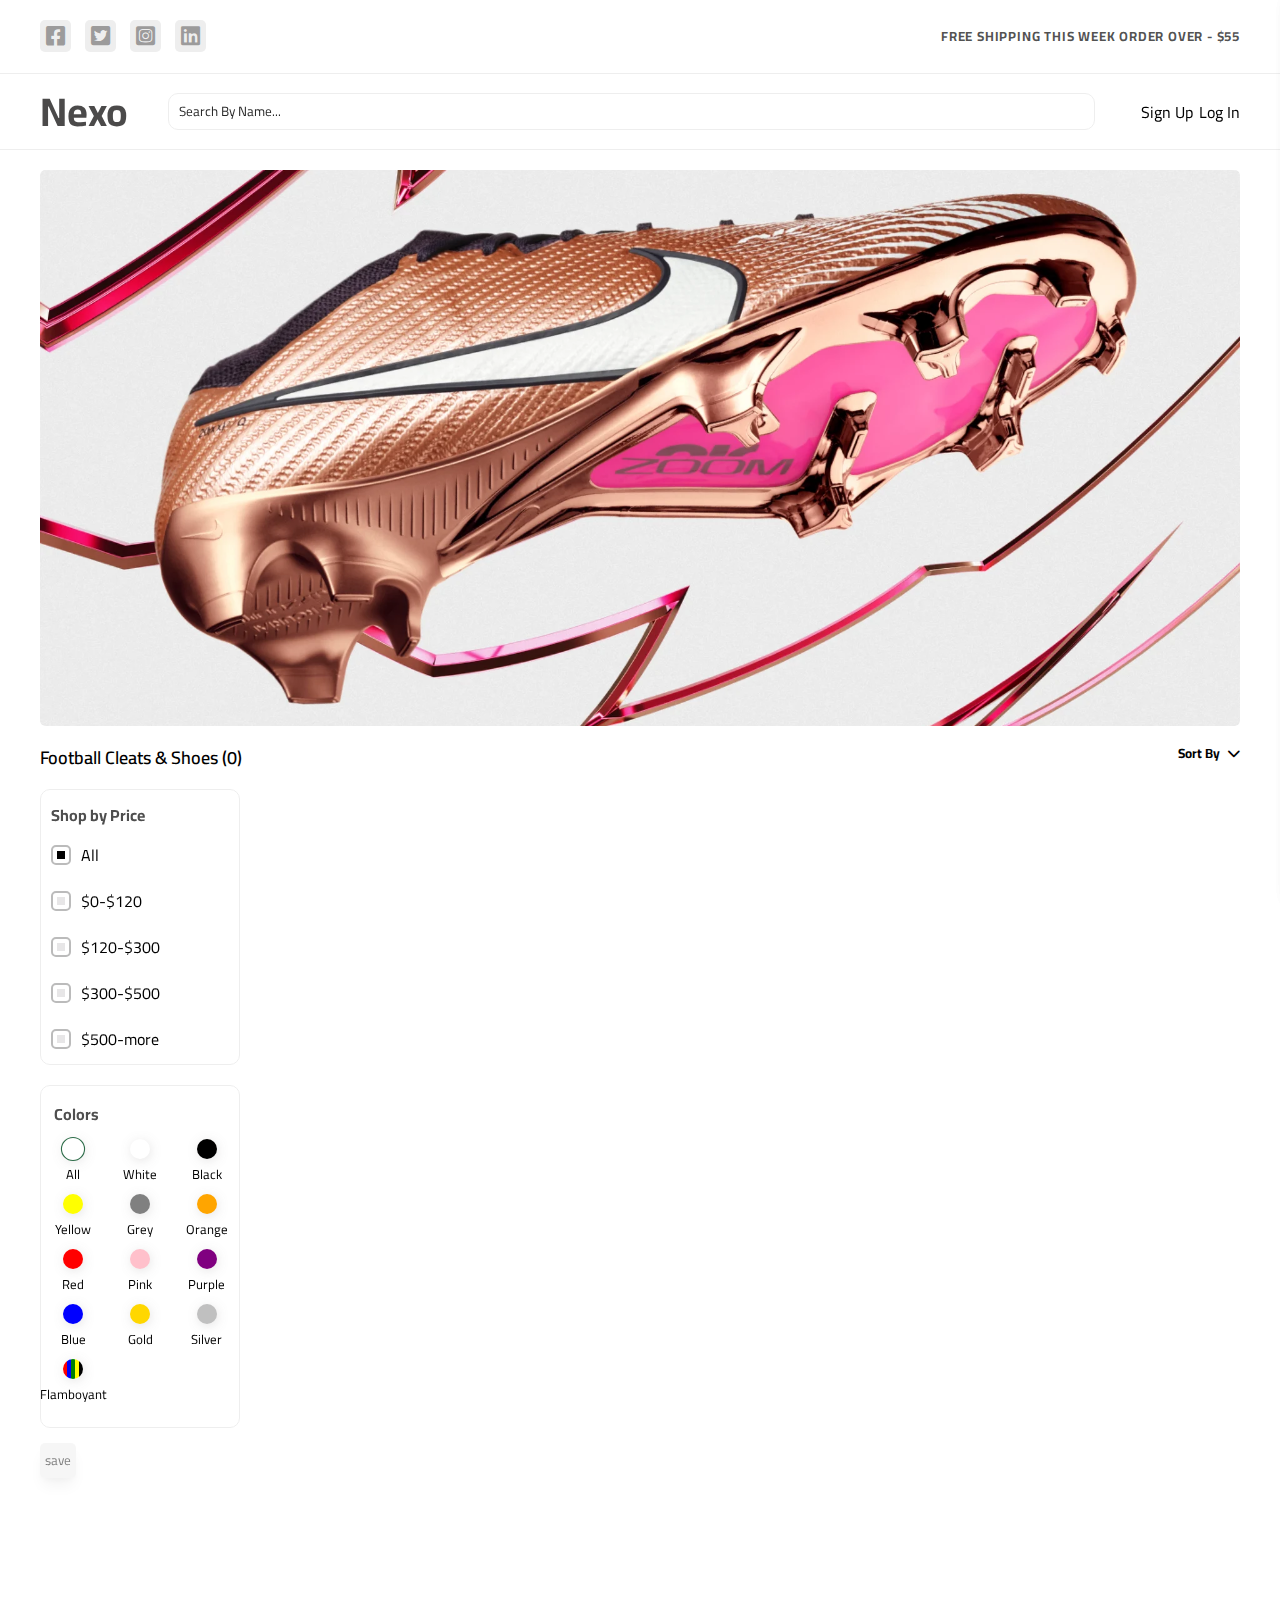
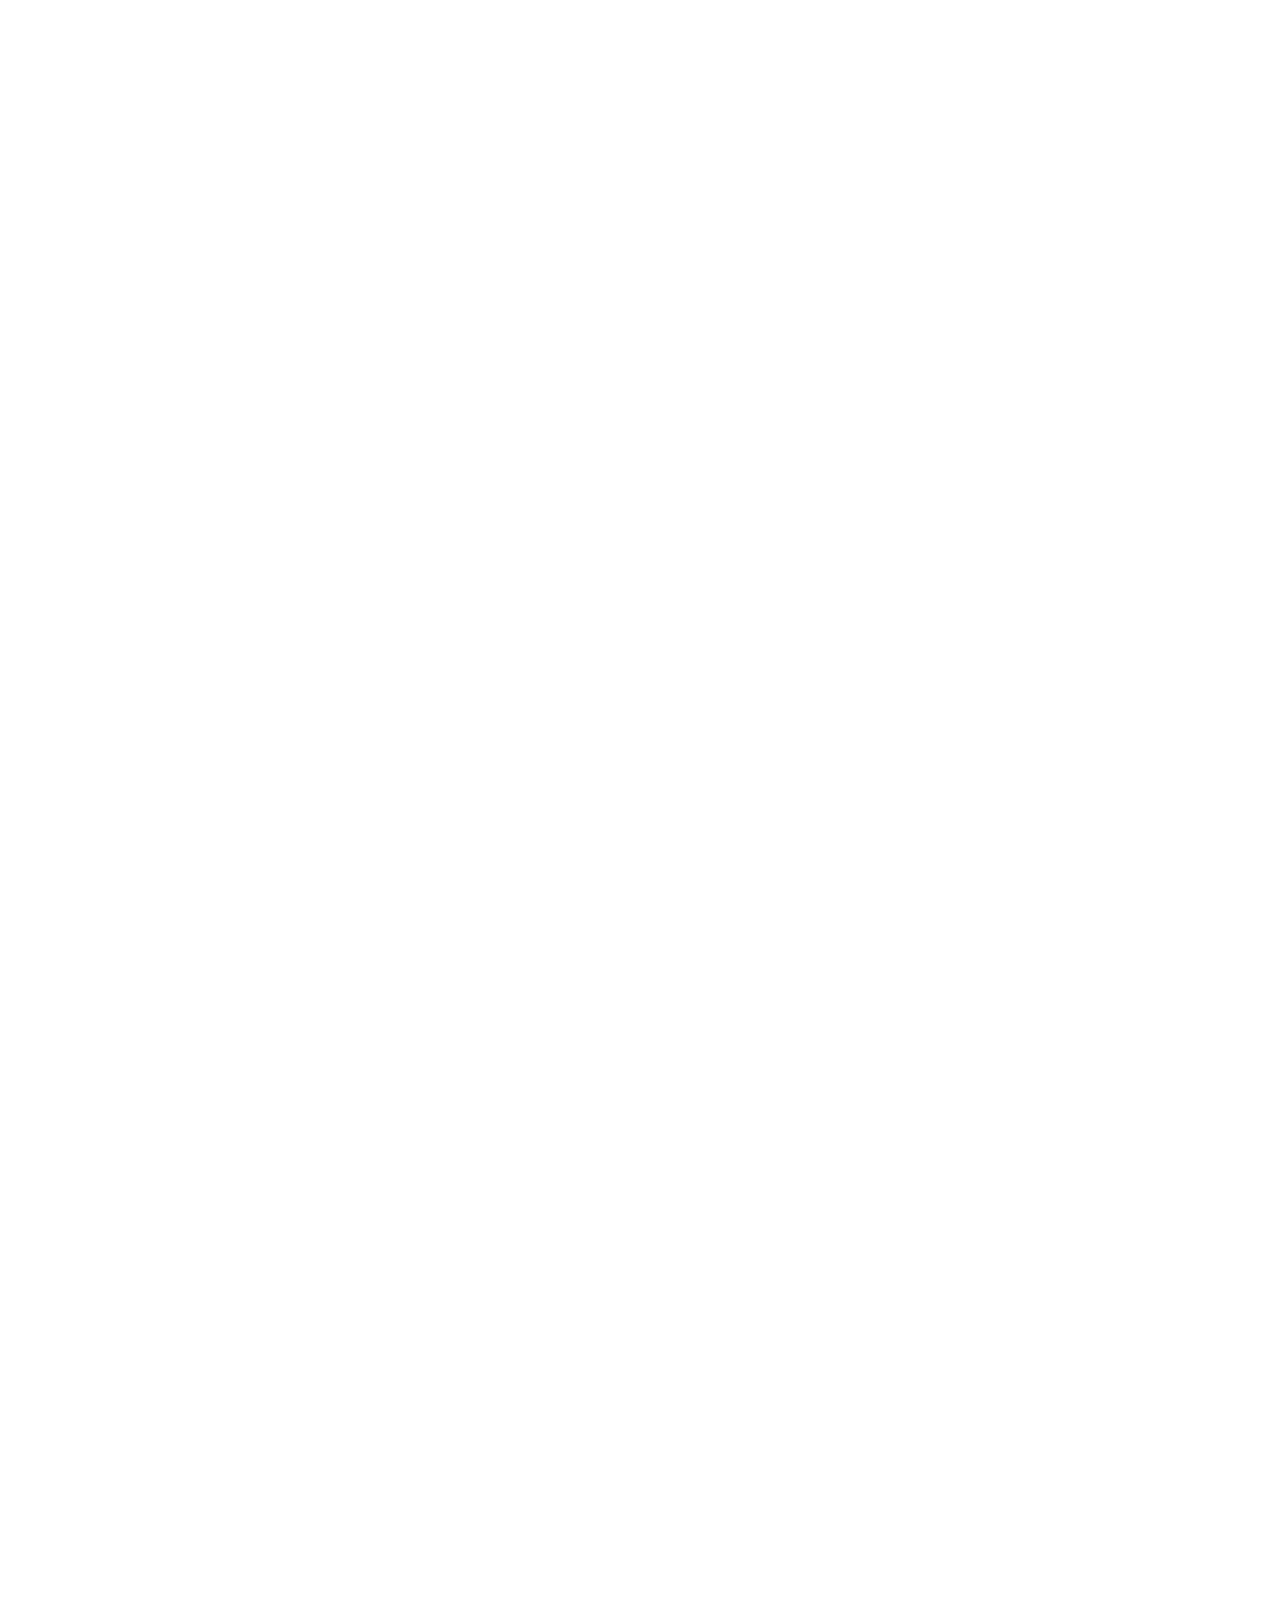
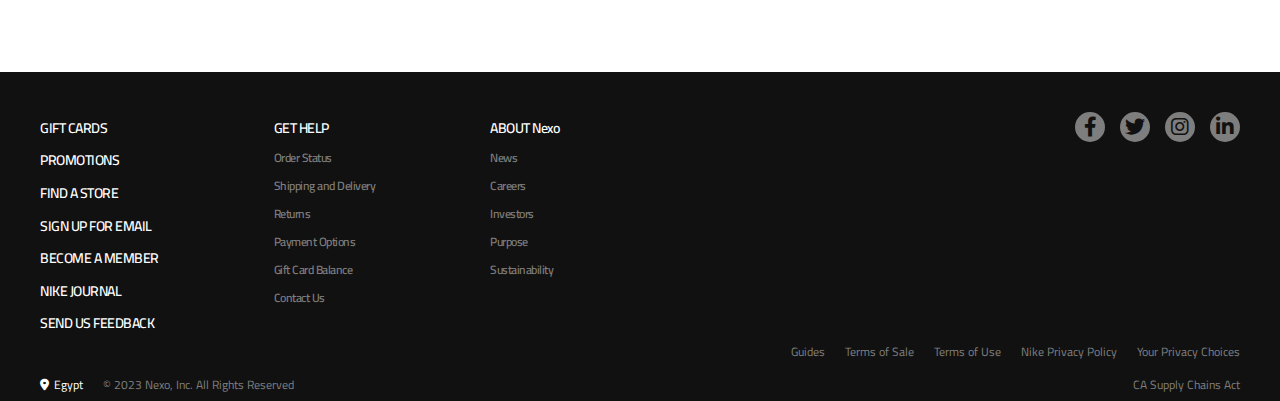
==== index.html @ 3a5f6c5c "ok" ====
<!DOCTYPE html>
<html lang="en">
  <head>
    <meta charset="UTF-8" />
    <meta http-equiv="X-UA-Compatible" content="IE=edge" />
    <meta name="viewport" content="width=device-width, initial-scale=1.0" />
    <title>Home</title>
    <link rel="preconnect" href="https://fonts.googleapis.com" />
    <link rel="preconnect" href="https://fonts.gstatic.com" crossorigin />
    <link
      href="https://fonts.googleapis.com/css2?family=Cairo:wght@200;300;400;500;600;700;800;900;1000&display=swap"
      rel="stylesheet"
    />
    <link rel="stylesheet" href="/css/main.css" />
    <link rel="stylesheet" href="/css/all.min.css" />
    <link href="https://unpkg.com/aos@2.3.1/dist/aos.css" rel="stylesheet" />
  </head>
  <body>
    <div class="overlayCart"></div>
    <div class="overlayFev"></div>
    <div class="overlayMegaMenu"></div>
    <header class="headerOne">
      <div class="container">
        <div class="info">
          <div class="logo">
            <i class="fa-brands fa-square-facebook"></i>
            <i class="fa-brands fa-square-twitter"></i>
            <i class="fa-brands fa-square-instagram"></i>
            <i class="fa-brands fa-linkedin"></i>
          </div>
          <h5>FREE SHIPPING THIS WEEK ORDER OVER - $55</h5>
        </div>
      </div>
    </header>
    <header class="headerTwo">
      <div class="container">
        <div class="header-content">
          <a class="logo" href="index.html">Nexo</a>
          <input type="search" id="search" placeholder="Search By Name..." />
          <nav>
            <ul id="links" class="allLinks">
              <li><a class="logOut" id="link"></a></li>
              <li><a id="link" href="/html/register.html">Sign Up</a></li>
              <li><a id="link" href="/html/login.html">Log In </a></li>
            </ul>
            <div id="userBox" class="homeLinks">
              <a href="/html/profile.html" id="user">
                <i class="fa-regular fa-user"></i>
              </a>
              <i class="fa-regular fa-heart myfevorite"></i>
              <div class="countBox">
                <i class="fa-solid fa-bag-shopping myCart"></i>
                <span class="count">0</span>
              </div>
            </div>
          </nav>
        </div>
      </div>
    </header>
    <section class="slider">
      <div class="container">
        <div class="content-slider has-scrollbar">
          <div class="images">
            <div class="item">
              <img src="/image/6.webp" alt="" />
            </div>
            <div class="item">
              <img src="/image/5.webp" alt="" />
            </div>
            <div class="item">
              <img src="/image/3.jpg" alt="" />
            </div>
            <div class="item">
              <img src="/image/1.jpg" alt="" />
            </div>
            <div class="item">
              <img src="/image/2.jpg" alt="" />
            </div>
            <div class="item">
              <img src="/image/4.png" alt="" />
            </div>
          </div>
        </div>
      </div>
    </section>
    <div class="sortingItems">
      <div class="container">
        <div class="category">
          <p>Football Cleats & Shoes (<span class="count">0</span>)</p>
          <h5>
            <div
              class="sortingPrice"
              style="text-align: right; cursor: pointer"
            >
              Sort By
              <i class="fa-solid fa-chevron-down"></i>
            </div>
            <div class="sort">
              <ul class="menu off">
                <li class="srt" data-srt="highLow">Price: High-Low</li>
                <li class="srt" data-srt="lowHigh">Price: Low-High</li>
              </ul>
            </div>
          </h5>
        </div>
      </div>
    </div>
    <div class="myContent">
      <div class="container">
        <div class="sideBar">
          <div class="content">
            <div class="filterPrice">
              <h4>Shop by Price</h4>
              <div class="inputs">
                <div class="row">
                  <input
                    id="zero"
                    type="radio"
                    name="on"
                    class="price"
                    data-price="0_1000000000000000"
                    checked
                  />
                  <label for="zero">All</label>
                </div>
                <div class="row">
                  <input
                    id="one"
                    type="radio"
                    name="on"
                    class="price"
                    data-price="0_120"
                  />
                  <label for="one">$0-$120</label>
                </div>
                <div class="row">
                  <input
                    id="two"
                    type="radio"
                    name="on"
                    class="price"
                    data-price="120_300"
                  />
                  <label for="two">$120-$300</label>
                </div>
                <div class="row">
                  <input
                    id="three"
                    type="radio"
                    name="on"
                    class="price"
                    data-price="300_500"
                  />
                  <label for="three">$300-$500</label>
                </div>
                <div class="row">
                  <input
                    id="four"
                    type="radio"
                    name="on"
                    class="price"
                    data-price="500_1000000000000000"
                  />
                  <label for="four">$500-more</label>
                </div>
              </div>
            </div>
            <div class="filterColor">
              <h4>Colors</h4>
              <div class="grid">
                <div class="box">
                  <input id="a" type="radio" name="color" checked />
                  <label for="a" class="allClrs clrbk" id="allData"></label>
                  <span>All</span>
                </div>
                <div class="box">
                  <input id="b" type="radio" name="color" />
                  <label for="b" class="clr clrbk" data-clr="White"></label>
                  <span>White</span>
                </div>
                <div class="box">
                  <input id="c" type="radio" name="color" />
                  <label for="c" class="clr clrbk" data-clr="Black"></label>
                  <span>Black</span>
                </div>
                <div class="box">
                  <input id="d" type="radio" name="color" />
                  <label for="d" class="clr clrbk" data-clr="Yellow"></label>
                  <span>Yellow</span>
                </div>
                <div class="box">
                  <input id="e" type="radio" name="color" />
                  <label for="e" class="clr clrbk" data-clr="Grey"></label>
                  <span>Grey</span>
                </div>
                <div class="box">
                  <input id="f" type="radio" name="color" />
                  <label for="f" class="clr clrbk" data-clr="Orange"></label>
                  <span>Orange</span>
                </div>
                <div class="box">
                  <input id="g" type="radio" name="color" />
                  <label for="g" class="clr clrbk" data-clr="Red"></label>
                  <span>Red</span>
                </div>
                <div class="box">
                  <input id="k" type="radio" name="color" />
                  <label for="k" class="clr clrbk" data-clr="Pink"></label>
                  <span>Pink</span>
                </div>
                <div class="box">
                  <input id="l" type="radio" name="color" />
                  <label for="l" class="clr clrbk" data-clr="Purple"></label>
                  <span>Purple</span>
                </div>
                <div class="box">
                  <input id="m" type="radio" name="color" />
                  <label for="m" class="clr clrbk" data-clr="Blue"></label>
                  <span>Blue</span>
                </div>
                <div class="box">
                  <input id="n" type="radio" name="color" />
                  <label for="n" class="clr clrbk" data-clr="Gold"></label>
                  <span>Gold</span>
                </div>
                <div class="box">
                  <input id="p" type="radio" name="color" />
                  <label for="p" class="clr clrbk" data-clr="Silver"></label>
                  <span>Silver</span>
                </div>
                <div class="box">
                  <input id="q" type="radio" name="color" />
                  <label
                    for="q"
                    class="clr Flamboyant clrbk"
                    data-clr="Flamboyant"
                  ></label>
                  <span>Flamboyant</span>
                </div>
              </div>
            </div>
            <button class="searchBtn">save</button>
          </div>
        </div>
        <div class="contentGrid"></div>
      </div>
      <div class="cartMenu">
        <div class="title">
          <div class="contItems">
            <i class="fa-solid fa-bag-shopping"></i>
            <span class="contItemsSpan">0</span>
            Items
          </div>
          <div class="total">0</div>
          <div class="close">close</div>
        </div>
        <div class="content"></div>
        <div class="btn">
          <a href="/html/cartPage.html">
            <button id="viewCartBtn">View Cart</button>
          </a>
        </div>
        <a href="index.html">
          <div class="cartBagEmpty">
            <h5>BAG EMPTY</h5>
            <i class="fa-solid fa-bag-shopping"></i>
            <span>Shopping Now</span>
          </div>
        </a>
      </div>
      <div class="fevoriteMenu">
        <div class="title">
          <div class="contItems">
            <i class="fa-solid fa-heart"></i>
            <span class="contfevorite">0</span>
            Items
          </div>
          <div class="close">close</div>
        </div>
        <div class="content"></div>
        <a href="index.html">
          <div class="fevBagEmpty">
            <h5>BAG EMPTY</h5>
            <i class="fa-solid fa-heart-crack"></i>
          </div>
        </a>
      </div>
    </div>
    <div class="mobileNavegitionMenu">
      <div id="userBox" class="btnsBar">
        <i class="fa-regular fa-chart-bar openMenu"></i>
        <a href="/html/profile.html" id="user" class="navMobileLink">
          <i class="fa-regular fa-user"></i>
        </a>
        <i class="fa-regular fa-heart myfevorite navMobileLink"></i>
        <div class="countBox navMobileLink">
          <i class="fa-solid fa-bag-shopping myCart"></i>
          <span class="count">0</span>
        </div>
      </div>
    </div>
    <div class="megaMenuBar">
      <div class="header">
        <div class="title">Filter</div>
        <ul id="links" class="linksMenu">
          <li><a id="link" href="/html/register.html">Sign Up</a></li>
          <li><a id="link" href="/html/login.html">Log In </a></li>
        </ul>
        <div class="closeBtn">Close</div>
      </div>
      <div class="content">
        <h4 style="margin-left: 10px">Shop by Price</h4>
        <div class="filterPrice">
          <div class="inputs">
            <div class="row">
              <input
                id="qw"
                type="radio"
                name="price"
                class="price"
                data-price="0_1000000000000000"
                checked
              />
              <label for="qw">All</label>
            </div>
            <div class="row">
              <input
                id="we"
                type="radio"
                name="price"
                class="price"
                data-price="0_120"
              />
              <label for="we">$0-$120</label>
            </div>
            <div class="row">
              <input
                id="er"
                type="radio"
                name="price"
                class="price"
                data-price="120_300"
              />
              <label for="er">$120-$300</label>
            </div>
            <div class="row">
              <input
                id="rt"
                type="radio"
                name="price"
                class="price"
                data-price="300_500"
              />
              <label for="rt">$300-$500</label>
            </div>
            <div class="row">
              <input
                id="ty"
                type="radio"
                name="price"
                class="price"
                data-price="500_1000000000000000"
              />
              <label for="ty">$500-more</label>
            </div>
          </div>
        </div>

        <div class="filterColor">
          <h4>Colors</h4>
          <div class="grid">
            <div class="box">
              <input id="yu" type="radio" name="clr" checked />
              <label for="yu" class="allClrs clrbk" id="allData"></label>
              <span>All</span>
            </div>
            <div class="box">
              <input id="ui" type="radio" name="clr" />
              <label for="ui" class="clr clrbk" data-clr="White"></label>
              <span>White</span>
            </div>
            <div class="box">
              <input id="io" type="radio" name="clr" />
              <label for="io" class="clr clrbk" data-clr="Black"></label>
              <span>Black</span>
            </div>
            <div class="box">
              <input id="op" type="radio" name="clr" />
              <label for="op" class="clr clrbk" data-clr="Yellow"></label>
              <span>Yellow</span>
            </div>
            <div class="box">
              <input id="as" type="radio" name="clr" />
              <label for="as" class="clr clrbk" data-clr="Grey"></label>
              <span>Grey</span>
            </div>
            <div class="box">
              <input id="df" type="radio" name="clr" />
              <label for="df" class="clr clrbk" data-clr="Orange"></label>
              <span>Orange</span>
            </div>
            <div class="box">
              <input id="fg" type="radio" name="clr" />
              <label for="fg" class="clr clrbk" data-clr="Red"></label>
              <span>Red</span>
            </div>
            <div class="box">
              <input id="gh" type="radio" name="clr" />
              <label for="gh" class="clr clrbk" data-clr="Pink"></label>
              <span>Pink</span>
            </div>
            <div class="box">
              <input id="hj" type="radio" name="clr" />
              <label for="hj" class="clr clrbk" data-clr="Purple"></label>
              <span>Purple</span>
            </div>
            <div class="box">
              <input id="jk" type="radio" name="clr" />
              <label for="jk" class="clr clrbk" data-clr="Blue"></label>
              <span>Blue</span>
            </div>
            <div class="box">
              <input id="kl" type="radio" name="clr" />
              <label for="kl" class="clr clrbk" data-clr="Gold"></label>
              <span>Gold</span>
            </div>
            <div class="box">
              <input id="zx" type="radio" name="clr" />
              <label for="zx" class="clr clrbk" data-clr="Silver"></label>
              <span>Silver</span>
            </div>
            <div class="box">
              <input id="xc" type="radio" name="clr" />
              <label
                for="xc"
                class="clr Flamboyant clrbk"
                data-clr="Flamboyant"
              ></label>
              <span>Flamboyant</span>
            </div>
          </div>
        </div>
        <button class="searchBtn">save</button>
      </div>
    </div>
    <footer>
      <div class="container">
        <div class="content">
          <div class="boxLinks">
            <ul class="columan">
              <li>GIFT CARDS</li>
              <li>PROMOTIONS</li>
              <li>FIND A STORE</li>
              <li>SIGN UP FOR EMAIL</li>
              <li>BECOME A MEMBER</li>
              <li>NIKE JOURNAL</li>
              <li>SEND US FEEDBACK</li>
            </ul>
            <ul class="columan">
              <li>GET HELP</li>
              <li>Order Status</li>
              <li>Shipping and Delivery</li>
              <li>Returns</li>
              <li>Payment Options</li>
              <li>Gift Card Balance</li>
              <li>Contact Us</li>
            </ul>
            <ul class="columan">
              <li>ABOUT Nexo</li>
              <li>News</li>
              <li>Careers</li>
              <li>Investors</li>
              <li>Purpose</li>
              <li>Sustainability</li>
            </ul>
          </div>
          <div class="boxMedia">
            <div class="logo">
              <i class="fa-brands fa-facebook-f"></i>
              <i class="fa-brands fa-twitter"></i>
              <i class="fa-brands fa-instagram"></i>
              <i class="fa-brands fa-linkedin-in"></i>
            </div>
          </div>
        </div>
        <ul class="morelinks">
          <li>Guides</li>
          <li>Terms of Sale</li>
          <li>Terms of Use</li>
          <li>Nike Privacy Policy</li>
          <li>Your Privacy Choices</li>
        </ul>
        <div class="rights">
          <div>
            <div class="site">
              <i class="fa-solid fa-location-dot"></i>Egypt
            </div>
            <p>&copy; 2023 Nexo, Inc. All Rights Reserved</p>
          </div>
          <p>CA Supply Chains Act</p>
        </div>
      </div>
    </footer>

    <script src="/js/allGlobalVariples.js"></script>
    <script src="/js/user.js"></script>
    <script src="/js/main.js"></script>
    <script src="https://unpkg.com/aos@2.3.1/dist/aos.js"></script>
    <script>
      AOS.init({
        duration: 200,
      });
    </script>
    <script src="/js/fevorite.js"></script>
  </body>
</html>
<!--
  <div class="item">
  <div class="image">
    <img src="/image/00ea13e685c525a2e0e28c63d02ba2a1.jpg" alt="" />
  </div>
  <div class="description">
    <h4>Nike Football Shoes</h4>
    <p class="info">Nike Zoom Mercurial Vapor 15 Elite KM FG</p>
    <p class="rate"><i class="fa-solid fa-star"></i>9.5</p>
  </div>
</div>
-->
<!-- <div class="logo">
  <i class="fa-brands fa-square-facebook"></i>
  <i class="fa-brands fa-square-twitter"></i>
  <i class="fa-brands fa-square-instagram"></i>
  <i class="fa-brands fa-linkedin"></i>
</div> -->
---- css/main.css ----
/* root colors */
:root {
  --main-clr: #2e2d2ddc;
}

* {
  box-sizing: border-box;
  margin: 0;
  padding: 0;
  font-family: "Cairo", sans-serif;
}

body {
  font-family: "Cairo", sans-serif;
}
.overlayCart,
.overlayFev,
.overlayMegaMenu {
  content: "";
  background-color: #00000080;
  position: fixed;
  inset: 0;
  z-index: 1000000;
  display: none;
  transition: 0.2s;
}
a {
  text-decoration: none;
}

ul {
  list-style: none;
}

::-webkit-scrollbar {
  width: 8px;
  height: 15px;
}

::-webkit-scrollbar-track {
  background-color: #ffffff;
}
::-webkit-scrollbar-thumb {
  background-color: #dfdddd;
  transition: 0.2s;
  border-top: 8px solid rgb(255, 255, 255);
  border-inline: 1px solid rgb(255, 255, 255);
}
::-webkit-scrollbar-thumb:hover {
  background-color: #00000085;
}

/*  small screens  */
@media (max-width: 630px) {
  .container {
    width: 350px;
  }
}
@media (min-width: 630px) {
  .container {
    width: 500px;
  }
}

/* midium screens  */
@media (min-width: 767px) {
  .container {
    width: 720px;
  }
}

@media (min-width: 992px) {
  .container {
    width: 960px;
  }
}
/* @media (min-width: 1024px){
.container {
    max-width: 980px;
}
} */
/*large screens */
@media (min-width: 1200px) {
  .container {
    width: 1200px;
  }
}
@media (min-width: 1400px) {
  .container {
    width: 1350px;
  }
}

/* start header */
.headerOne {
  padding: 10px;
}
.headerTwo {
  position: sticky;
  top: 0;
  z-index: 1000;
  border-block: 1px solid #eee;
  background-color: #ffffffde;
}
.container {
  /* width: 800px; */
  margin: auto;
}
header .info {
  display: flex;
  align-items: center;
  justify-content: space-between;
  padding: 10px 0;
}

header .info .logo i {
  margin-right: 10px;
  background-color: #eee;
  font-size: 22px;
  padding: 5px 6px;
  border-radius: 5px;
  color: rgba(114, 112, 112, 0.664);
  cursor: pointer;
  transition: 0.4s;
}
header .info .logo i:hover {
  transform: scale(1.2);
  color: white;
  background-color: var(--main-clr);
}

@media (max-width: 767px) {
  header .info .logo {
    display: none;
  }
  header .info {
    width: fit-content;
    margin: 0 auto;
  }
}
header .info h5 {
  color: #333333d8;
  letter-spacing: 0.05rem;
}
.header-content {
  display: flex;
  align-items: center;
  justify-content: space-between;
  gap: 40px;
}
.header-content .logo {
  font-size: 40px;
  color: var(--main-clr);
  font-weight: bold;
}

#links {
  display: none;
}

.header-content ul {
  display: flex;
  gap: 6px;
  white-space: nowrap;
}
.header-content ul a {
  color: #000000;
}
nav #userBox {
  display: none;
  justify-content: center;
  align-items: center;
  cursor: pointer;
  color: black;
  transition: 0.4s;
  gap: 10px;
}

nav #userBox i,
#userBox a {
  transition: 0.3s;
  font-size: 30px;
  color: black;
}
@media (max-width: 992px) {
  nav #userBox i ,#userBox a {
    font-size: 20px;
  }
}
nav #userBox .countBox {
  position: relative;
}
nav #userBox .countBox .count {
  background-color: rgba(255, 0, 0, 0.575);
  color: white;
  position: absolute;
  top: -6px;
  right: -3px;
  padding: 2px;
  font-size: 10px;
  font-weight: bold;
  line-height: 1;
  width: fit-content;
  height: fit-content;
  border-radius: 10px;
  display: flex;
  align-items: center;
  justify-content: center;
}
nav i:hover {
  color: var(--main-clr);
}
.header-content #search {
  width: 100%;
  padding: 5px 010px;
  border: 1px solid #eee;
  border-radius: 10px;
  caret-color: var(--main-clr);
  outline: none;
}
.header-content #search::placeholder {
  color: #000000d9;
}
@media (max-width: 991px) {
  .header-content {
    gap: 15px;
  }
  nav .allLinks {
    display: none !important;
  }
  nav .homeLinks {
    display: none !important;
  }
}

/* end header */

/* start slider */
.slider .content-slider {
  border-radius: 5px;
  margin-top: 20px;
}
.slider .images {
  display: flex;
  gap: 10px;
  border-radius: 5px;
  overflow: auto hidden;
  scroll-snap-type: inline mandatory;
  overscroll-behavior-inline: contain;
}

.slider .images .item {
  min-width: 100%;
  max-height: 690px;
  border-radius: 5px;
  overflow: hidden;
  scroll-snap-align: start;
}
.slider .images img {
  height: 100%;
  width: 100%;
  object-fit: cover;
  aspect-ratio: 1405/640;
  object-position: center;
  pointer-events: none;
}
/* end slider */

/* start user */
.form-content form {
  display: flex;
  flex-direction: column;
  position: absolute;
  padding: 140px 0;
  top: 50%;
  left: 50%;
  transform: translate(-50%, -50%);
  width: 600px;
  background-color: #46545e;
  height: 400px;
  align-items: center;
  justify-content: center;
  gap: 10px;
  border-radius: 5px;
  box-shadow: rgba(0, 0, 0, 0.16) 0px 10px 36px 0px,
    rgba(0, 0, 0, 0.06) 0px 0px 0px 1px;
}
.form-content form h2 {
  color: white;
  padding: 5px 15px;
  border-radius: 4px;
  font-weight: bold;
  font-size: 30px;
}
.form-content form input::placeholder {
  color: rgba(255, 255, 255, 0.596);
}
.form-content form .inpt {
  width: 400px;
  padding: 10px;
  outline: none;
  border: none;
  background-color: transparent;
  border-bottom: 1px solid rgba(255, 255, 255, 0.329);
  color: white;
  letter-spacing: 1px;
  margin-bottom: 5px;
  font-family: "Cairo", sans-serif;
  transition: 0.2s;
}
.form-content form .inpt:focus {
  letter-spacing: 2px;
  border-bottom: 1px solid white !important;
}
.form-content form .btn {
  box-shadow: rgba(0, 0, 0, 0.16) 0px 10px 36px 0px,
    rgba(0, 0, 0, 0.06) 0px 0px 0px 1px;
  width: 200px;
  margin-top: 5px;
  background-color: #55627036;
  border: none;
  padding: 10px 8px;
  color: white;
  letter-spacing: 1px;
  font-weight: bold;
  font-family: "Cairo", sans-serif;
  border-radius: 4px;
  transition: 0.2s;
  cursor: pointer;
}
@media (max-width: 767px) {
  .form-content form {
    width: 300px;
    height: 350px;
  }
  .form-content form .inpt {
    width: 250px;
  }
}
.form-content form h5 {
  color: white;
}
.form-content form .inputsFalse {
  color: rgb(0, 0, 0);
  font-size: 16px;
  display: none;
}
.form-content form h5 a {
  color: #551a8ba6;
  font-size: 15px;
}
/* end user */

/* start - home */
.myContent .container {
  display: flex;
  gap: 20px;
}
.sortingItems .category {
  display: flex;
  justify-content: space-between;
  margin-block: 15px;
}
.sortingItems .category p {
  font-size: 18px;
  font-weight: 600;
}
.sortingItems .category h5 i {
  margin-left: 5px;
}
.sortingItems .category h5 {
  position: relative;
}

.sortingItems .category ul.off {
  background-color: #ffffff;
  position: absolute;
  right: 0;
  border-radius: 2px;
  transition: 0.1s;
  height: 0;
  font-size: 0;
  z-index: 100000;
  width: 110px;
}
.sortingItems .category .menu.on {
  height: fit-content;
  font-size: 12px;
  transition: 0.2s;
}
.sortingItems .category .menu.off .srt {
  font-size: 0px;
  padding: 0;
}
.sortingItems .category .menu.on .srt {
  font-size: 12px;
  padding: 2px 5px;
}
.sortingItems .category .menu .srt {
  cursor: pointer;
}

.sortingItems .category .srt.active {
  color: #ffffff;
  background-color: #00000091;
}
.sideBar {
  position: sticky;
  top: 80px;
  height: 743px;
}
@media (max-width: 991px) {
  .sideBar {
    display: none;
  }
}
.sideBar h4 {
  color: rgb(78, 78, 78);
  margin-bottom: 10px;
}
.filterPrice {
  border-radius: 10px;
  border: 1px solid #eee;
  width: 200px;
  padding: 10px;
  margin-bottom: 20px;
}
.filterPrice .row {
  display: flex;
  gap: 10px;
  align-items: center;
}
.filterPrice .row input,
.filterPrice label {
  cursor: pointer;
}
.filterPrice .row:not(:last-child) {
  margin-bottom: 16px;
}
.filterPrice .row input[type="radio"] {
  -webkit-appearance: none;
  -moz-appearance: none;
  appearance: none;
  width: 20px;
  height: 20px;
  padding: 4px;
  background-clip: content-box;
  border: 2px solid #bbbbbb;
  background-color: #e7e6e7;
  border-radius: 5px;
  transition: 0.1s linear;
}
.filterPrice .row input[type="radio"]:checked {
  background-color: #000000;
}

.filterColor {
  border-radius: 10px;
  border: 1px solid #eee;
  width: 200px;
  padding: 13px;
}

.filterColor .grid {
  display: grid;
  align-items: center;
  justify-content: center;
  grid-template-columns: repeat(3, 66.66px);
}
.filterColor .grid .box {
  display: flex;
  flex-direction: column;
  align-items: center;
  font-size: 13px;
  cursor: pointer;
  margin-bottom: 8px;
}

.filterColor .grid .box .clr,
.allClrs {
  border-radius: 50%;
  width: 20px;
  height: 20px;
  margin-bottom: 3px;
  background-color: transparent;
  box-shadow: 1px 2px 13px -2px #68646442;
  transition: 0.2s;
}
.filterColor .grid .box:last-child .clr {
  background-image: linear-gradient(
    to right,
    red 20%,
    blue 20%,
    blue 40%,
    green 40%,
    green 60%,
    yellow 60%,
    yellow 80%,
    black 80%
  );
}
.filterColor .box input[type="radio"] {
  -webkit-appearance: none;
  -moz-appearance: none;
  appearance: none;
}
.filterColor .box input[type="radio"]:checked + label {
  transform: scale(1.1);
  outline: 1px solid rgb(45, 109, 73);
  border: 2px solid rgb(255, 255, 255);
}
.filterColor input,
.filterColor label {
  cursor: pointer;
}
.searchBtn {
  margin-top: 15px;
  border-radius: 5px;
  padding: 5px;
  border: none;
  outline: none;
  color: black;
  background-color: #eee;
  cursor: pointer;
  box-shadow: rgba(0, 0, 0, 0.1) 0px 10px 15px -3px,
    rgba(0, 0, 0, 0.05) 0px 4px 6px -2px;
  transition: 0.2s;
  opacity: 0.5;
  user-select: none;
}
.searchBtn:hover {
  background-color: #c7c5c5b6;
  user-select: inherit;
}
.contentGrid {
  display: grid;
  grid-template-columns: repeat(auto-fill, minmax(220px, 1fr));
  width: 100%;
  gap: 20px;
}
.contentGrid .item {
  background-color: white;
  border-radius: 3px;
  transition: 0.2s;
  overflow: hidden;
}
.contentGrid .item:hover {
  box-shadow: rgba(0, 0, 0, 0.1) 0px 10px 15px -3px,
    rgba(0, 0, 0, 0.05) 0px 4px 6px -2px;
}
.contentGrid .item .image {
  position: relative;
}
.contentGrid .item img {
  width: 100%;
  transition: 0.2s;
  object-fit: cover;
  object-position: center;
  aspect-ratio: 286/170;
  border-radius: 3px 3px 0 0;
}
.contentGrid .actionBtns {
  display: flex;
  flex-direction: column;
  position: absolute;
  top: 10px;
  right: 10px;
  justify-content: center;
  gap: 10px;
  align-items: center;
}
.contentGrid .actionBtns i {
  background-color: rgba(255, 255, 255, 0.637);
  padding: 5px;
  border-radius: 5px;
  font-size: 15px;
  color: #000000;
  transition: 0.1s;
  transform: translate(42px);
  cursor: pointer;
  transition: 0.2s;
}

.contentGrid .item i:nth-child(1) {
  transition-delay: 0.3s;
}
.contentGrid .item i:nth-child(2) {
  transition-delay: 0.2s;
}
.contentGrid .item i:nth-child(3) {
  transition-delay: 0.1s;
}
.contentGrid .item:hover i:nth-child(1) {
  transform: translate(0px);
}
.contentGrid .item:hover i:nth-child(2) {
  transform: translate(0px);
}
.contentGrid .item:hover i:nth-child(3) {
  transform: translate(0px);
}

.heart.on {
  color: red !important;
}

.heart.off {
  color: black;
}

.contentGrid .item .description {
  padding: 5px 10px 10px 10px;
  line-height: 24px;
}
.contentGrid .item .description .info {
  font-size: 14px;
  font-weight: 400;
  color: gray;
}
.contentGrid .item .description h5 {
  border-bottom: 1px solid #eee;
  padding-block: 5px;
}
.contentGrid .item .description .rate {
  display: flex;
  gap: 5px;
  align-items: center;
  font-size: 14px;
  color: rgb(58, 57, 57);
}
/* end - home */

/* start - cartMenu */
.cartMenu,
.fevoriteMenu {
  position: fixed;
  right: -470px;
  top: 0;
  height: 100vh;
  width: 450px;
  background-color: rgba(255, 255, 255, 0.938);
  overflow: auto;
  z-index: 46879231;
  box-shadow: rgb(0 0 0 / 16%) -7px 0px 17px, rgb(0 0 0 / 23%) 3px 0px 6px;
}
.cartMenu.open,
.fevoriteMenu.open {
  transition: 0.2s ease-out;
  right: 0;
}
.cartMenu.remove,
.fevoriteMenu.remove {
  transition: 0.2s ease-in;
  right: -470px;
}
.cartMenu .content,
.fevoriteMenu .content {
  display: flex;
  flex-direction: column;
  gap: 40px;
  padding: 15px;
  /* height: calc((100vh - 15px) - 3.25rem); */
}
.cartMenu .title,
.fevoriteMenu .title {
  display: flex;
  align-items: center;
  justify-content: space-between;
  position: sticky;
  top: 5px;
  padding: 7px;
  margin-bottom: 10px;
  border-radius: 3px;
  background-color: rgb(255, 255, 255);
  z-index: 852;
  box-shadow: #11111a1a 0px 3px 15px;
}
.cartMenu .title .contItems .close,
.fevoriteMenu .title .contItems .close {
  margin-right: 5px;
  font-size: 22px;
}
.cartMenu .title .contItems span,
.fevoriteMenu .title .contItems span {
  margin-right: 5px;
  font-size: 13px;
}
.cartMenu .title .close,
.fevoriteMenu .title .close {
  font-size: 16px;
  transition: 0.2s;
  padding: 0 5px;
  border-radius: 4px;
  cursor: pointer;
}
.cartMenu .title .close:hover,
.fevoriteMenu .title .close:hover {
  color: #ff05059d;
  background-color: rgba(27, 27, 27, 0.11);
}

.cartMenu .content .item,
.fevoriteMenu .content .item {
  display: flex;
  height: 90px;
  border-radius: 3px;
  transition: 0.2s;
  /* overflow: hidden; */
  justify-content: center;
  padding-left: 5px;
  position: relative;
}
.cartMenu .content .item:not(:last-child):before,
.cartMenu .content .item:not(:last-child)::after,
.fevoriteMenu .content .item:not(:last-child):before,
.fevoriteMenu .content .item:not(:last-child)::after {
  content: "";
  position: absolute;
  height: 1px;
  bottom: -20px;
  background-color: #d1d1d1;
  width: 100%;
}
.cartMenu .content .item:not(:last-child):before,
.fevoriteMenu .content .item:not(:last-child):before {
  transition: 0.5s;
  background-color: #4946467c;
  left: 50%;
  width: 0;
  z-index: 10;
  transform: translatex(-50%);
}
.cartMenu .content .item:not(:last-child):hover:before,
.fevoriteMenu .content .item:not(:last-child):hover:before {
  width: 100%;
}

.cartMenu .content img,
.fevoriteMenu .content img {
  height: 100%;
  object-fit: cover;
  object-position: center;
  aspect-ratio: 245/142;
  border-radius: 3px;
  transition: 0.2s;
  box-shadow: rgb(0 0 0 / 5%) 0px 11px 20px -3px,
    rgba(0, 0, 0, 0.05) 0px 4px 6px -2px;
}
.cartMenu .content .item img:hover,
.fevoriteMenu .content .item img:hover {
  box-shadow: rgba(0, 0, 0, 0.1) 0px 10px 15px -3px,
    rgba(0, 0, 0, 0.05) 0px 4px 6px -2px;
}
.cartMenu .content .description,
.fevoriteMenu .content .description {
  display: flex;
  flex-direction: column;
  justify-content: center;
  padding: 10px;
  flex: 3;
  line-height: 24px;
}
.cartMenu .content .description h4,
.fevoriteMenu .content .description h4 {
  color: gray;
}
.cartMenu .content .description .rate a,
.fevoriteMenu .content .description .rate a {
  color: #000;
}
.cartMenu .content .description .rate,
.fevoriteMenu .content .description .rate {
  font-size: 13px;
  display: flex;
  gap: 5px;
  align-items: center;
}
.cartMenu .content .description .rate:last-child,
.fevoriteMenu .content .description .rate i:last-child {
  margin-left: 15px;
}
.cartMenu .content .item .plusOrMinus {
  display: flex;
  flex-direction: column;
  flex: 0.5;
  text-align: center;
  margin-right: 15px;
  line-height: 30px;
  margin-top: 2px;
}
.cartMenu .content .item .plusOrMinus i {
  cursor: pointer;
  border-radius: 50%;
  padding: 6px;
  border: 1px solid #c9c6c6;
}
.cartMenu .content .item .removeItem,
.fevoriteMenu .content .item .removeItem {
  position: absolute;
  cursor: pointer;
  border-radius: 50%;
  height: 25px;
  width: 25px;
  display: flex;
  align-items: center;
  justify-content: center;
  bottom: 0px;
  right: 2px;
  transition: 0.2s;
  font-size: 18px;
  color: gray;
}
.cartMenu .content .item .removeItem:hover,
.fevoriteMenu .content .item .removeItem:hover {
  background-color: #5857571a;
}
.cartMenu .btn {
  box-shadow: rgba(17, 17, 26, 0.05) 0px 1px 0px,
    rgba(17, 17, 26, 0.1) 0px 0px 8px;
  text-align: center;
  position: sticky;
  bottom: 0;
  padding: 8px;
  border-radius: 3px;
  background-color: rgb(255, 255, 255);
  z-index: 852;
  margin-top: 15px;
}
.cartMenu .btn #viewCartBtn {
  padding: 5px;
  border: 1px solid #e0dddd;
  outline: none;
  width: 100%;
  font-size: 20px;
  background-color: #eee;
  font-weight: bold;
  position: relative;
  z-index: 1;
  border-radius: 4px;
  overflow: hidden;
}
.cartMenu .btn #viewCartBtn::before,
.cartMenu .btn #viewCartBtn::after {
  content: "";
  position: absolute;
  width: 0;
  height: 100%;
  top: 0;
  transition: 0.2s ease-in;
  background-color: white;
  z-index: -1;
}
.cartMenu .btn #viewCartBtn::before {
  left: 0;
}
.cartMenu .btn #viewCartBtn::after {
  right: 0;
}
.cartMenu .btn #viewCartBtn:hover::before,
.cartMenu .btn #viewCartBtn:hover::after {
  width: 50%;
}
.cartBagEmpty,
.fevBagEmpty {
  position: relative;
  top: 30%;
  margin: auto;
  background-color: white;
  width: fit-content;
  padding: 20px;
  border-radius: 10px;
  font-size: 30px;
  text-align: center;
  display: flex;
  align-items: center;
  justify-content: center;
  flex-direction: column;
  width: 400px;
  cursor: pointer;
  color: #000;
  display: none;
}
.cartBagEmpty i,
.fevBagEmpty i {
  font-size: 200px;
  color: #05c5bc56;

  transform: rotate(-20deg);
  animation: emptyBag 1s linear alternate infinite;
  margin-block: 10px;
}
@keyframes emptyBag {
  to {
    transform: rotate(20deg);
  }
}
@media (max-width: 430px) {
  .cartMenu,
  .fevoriteMenu {
    width: 390px;
  }
}
/* end - cartMenu */

/* start - details page */

/* end-create-product */

/* start-profile-page */

.profile-data {
  background-color: rgba(255, 255, 255, 0.993);
  padding: 20px;
  margin: 20px;
  border-radius: 6px;
  box-shadow: rgba(0, 0, 0, 0.16) 0px 10px 36px 0px,
    rgba(0, 0, 0, 0.06) 0px 0px 0px 1px;
}
.details-profile {
  display: flex;
  gap: 40px;
  align-items: center;
  border-bottom: 1px solid black;
  padding-bottom: 20px;
  margin-bottom: 20px;
}
@media (max-width: 992px) {
  .details-profile {
    flex-wrap: wrap;
  }
}
.details-profile .text {
  background-color: #ffffff60;
  box-shadow: #00000017 0px 10px 36px 0px, #00000003 0px 0px 0px 1px;
  padding: 20px;
  border-radius: 5px;
  min-width: 270px;
  width: 650px;
  margin: auto;
}
.details-profile .userImg {
  margin: 0 auto;
  position: relative;
  width: 280px;
  height: 280px;
  border-radius: 50%;
  border: 20px solid #46545e60;
  box-shadow: rgba(0, 0, 0, 11%) 0px 10px 36px 0px,
    rgba(0, 0, 0, 2%) 0px 0px 0px 1px;
  overflow: hidden;
}
.details-profile img {
  height: 300px;
  aspect-ratio: 1;
  position: absolute;
  object-fit: cover;
  top: 50%;
  left: 50%;
  transform: translate(-50%, -50%) scale(0.8);
  background-color: black;
}
.profile-data .upload {
  position: absolute;
  top: 50%;
  left: 50%;
  transform: translate(-50%, -50%);
  color: #00000013;
  cursor: pointer;
  font-size: 80px;
}

.profile-data #uploadFile {
  display: none;
}
.details-profile .username {
  font-size: 35px;
  color: #ffffff;
  background-color: #00000048;
  padding: 0 20px;
  width: fit-content;
  border-radius: 4px;
  letter-spacing: 1px;
  margin-bottom: 10px;
}
.details-profile h5 {
  font-size: 15px;
  color: #000000e3;
  overflow: auto;
}
.details-profile span {
  color: #000000;
}
.details-profile .btn {
  display: block;
  text-align: right;
  color: #000000ad;
  padding: 5px 18px;
  background-color: white;
  width: fit-content;
  margin-left: auto;
  border-radius: 5px;
  font-weight: bold;
  box-shadow: rgba(0, 0, 0, 0.123) 0px 10px 36px 0px,
    rgba(0, 0, 0, 0.137) 0px 0px 0px 1px;
  transition: 0.2s;
  cursor: pointer;
  border: none;
}
.details-profile .btn:hover {
  background-color: rgba(199, 194, 194, 0.774);
}
.details-profile .description p {
  font-weight: 500;
  letter-spacing: 1px;
}

.details-profile .inputEdit {
  display: flex;
  flex-direction: column;
  gap: 15px;
  width: 80%;
}
.inpt {
  padding: 5px;
  outline: none;
  border: none;
  background-color: transparent;
  border-bottom: 1px solid #eee;
  letter-spacing: 1px;
  font-family: "Cairo", sans-serif;
  transition: 0.2s;
  color: rgb(61, 60, 60);
  font-size: 16px;
}
.details-profile .inpt:focus {
  letter-spacing: 2px;
  border-bottom: 1px solid rgb(134, 127, 127) !important;
}
.changeDescription {
  width: 100%;
}

.details-profile .changePhoto {
  font-size: 18px;
  background-color: #00000028;
  padding: 5px;
  border-radius: 3px;
  width: fit-content;
  cursor: pointer;
}
/* end-profile-page */
/* start-cartPage */
.cart .container > .content {
  display: flex;
  gap: 40px;
  justify-content: center;
}

.cart .container > .title {
  color: #000000a8;
  font-weight: bold;
  transform: translateX(102px);
  font-size: 39px;
}
.cart .content .contentCart {
  flex-basis: 50%;
}
.cart .content .checkOutContent {
  flex-basis: 24%;
}
.cart .content .contentCart .item {
  margin-bottom: 16px;
  padding-bottom: 20px;
  border-bottom: 1px solid #eee;
}
.cart .content .contentCart .item {
  display: flex;
  gap: 10px;
  align-items: center;
}
.cart .content .contentCart .item img {
  max-width: 150px;
  aspect-ratio: 245/170;
  object-fit: cover;
  object-position: center;
  border-radius: 4px;
  box-shadow: rgba(0, 0, 0, 0.1) 0px 10px 15px -3px,
    rgba(0, 0, 0, 0.05) 0px 4px 6px -2px;
}

.cart .content .contentCart .item .plusOrMinus {
  display: flex;
  flex-direction: column;
  justify-content: center;
  align-items: center;
}

.cart .content .contentCart .item .plusOrMinus .plus,
.minus {
  padding: 5px;
  border: 1px solid #eee;
  border-radius: 6px;
  box-shadow: rgba(0, 0, 0, 0.18) 0px 2px 4px;
  cursor: pointer;
}

.cart .content .contentCart .item .plusOrMinus span {
  font-size: 13px;
}
.cart .content .contentCart .item .description {
  line-height: 1.5rem;
}

.cart .content .contentCart .item .description .info {
  font-size: 13px;
}

.cart .content .contentCart .item .description .price,
.cart .content .contentCart .item .description .rate {
  display: flex;
  justify-content: space-between;
  align-items: center;
  color: #111111b9;
}

.cart .content .contentCart .item i {
  font-size: 13px;
}
.cart .content .contentCart .description i {
  margin-right: 10px;
}
.cart .content .contentCart .actionBtns i {
  cursor: pointer;
}
.cart .checkOutContent .title {
  font-size: 20px;
  margin-bottom: 20px;
  font-weight: bold;
}

.cart .checkOutContent .content .subtotal,
.cart .checkOutContent .content .estimated,
.cart .checkOutContent .content .tax,
.cart .checkOutContent .content .total {
  display: flex;
  justify-content: space-between;
  align-items: center;
  font-size: 15px;
}

.cart .checkOutContent .content span:last-child {
  font-weight: bold;
  font-size: 16px;
}

.cart .checkOutContent .content {
  display: flex;
  flex-direction: column;
  justify-content: center;
  gap: 10px;
}
.cart .checkOutContent .content .total {
  padding-block: 15px;
  margin-block: 20px;
  border-block: 1px solid #eee;
  font-weight: bold;
}

.cart .checkOutContent .content img {
  width: 50px;
}
.cart .checkOutContent .content .btn {
  width: 100%;
  border: 1px solid #cfcece;
  padding: 20px;
  border-radius: 33px;
  text-align: center;
  line-height: 1;
  font-size: 16px;
  display: flex;
  align-items: center;
  justify-content: center;
  transition: 0.2s;
  cursor: pointer;
}

.cart .checkOutContent .content .checkOut {
  background-color: #000000;
  color: #fff;
}

.cart .checkOutContent .content .payPal {
  background-color: #eee;
}
.cart .checkOutContent .content .checkOut:hover {
  background-color: #000000b6;
  color: #fff;
}
.cart .checkOutContent .content .payPal:hover {
  background-color: #fff;
}
.cart .checkOutContent .content .btn.off {
  user-select: none;
  opacity: 0.5;
  cursor: no-drop;
}
.cart .checkOutContent .content .checkOut.off:hover {
  background-color: #000000;
  color: #fff;
}
.cart .checkOutContent .content .payPal.off:hover {
  background-color: #eee;
}
@media (max-width: 992px) {
  .cart .container > .content {
    flex-direction: column;
  }
  .cart .container > .title {
    text-align: center;
    transform: translate(0);
  }
}
@media (max-width: 631px) {
  .cart .content .contentCart .item {
    flex-direction: column;
    text-align: center;
  }
  .cart .content .contentCart .item img {
    max-width: 350px;
  }
  .cart .content .contentCart .item .plusOrMinus {
    flex-direction: row-reverse;
    gap: 10px;
  }
}
/* end-cartPage */

/* start-detailsItems */
.detailsItems .content {
  display: flex;
  gap: 30px;
  justify-content: space-between;
}
.detailsItems .content .contentSlider {
  display: flex;
  gap: 20px;
  flex: 0.7;
}
.detailsItems .content .imagesContainer {
  overflow-y: auto;
  max-width: 140px;
  height: 615px;
  display: flex;
  flex-direction: column;
  align-items: center;
  overscroll-behavior-inline: contain;
  scroll-snap-type: y mandatory;
}
.detailsItems .content .imagesContainer li {
  scroll-snap-align: start;
}
.detailsItems .content .imagesContainer img {
  max-width: 100%;
  box-shadow: rgba(77, 77, 77, 0.1) 0px 5px 4px -1px,
    rgba(90, 90, 90, 0.05) 0px -1px 22px -11px;
  border-radius: 4px;
  cursor: pointer;
  opacity: 0.5;
}
.detailsItems .content .imagesContainer img.active {
  opacity: 1;
}

.detailsItems .content .sliderImgs img {
  box-shadow: rgba(0, 0, 0, 0.1) 0px 10px 15px -3px,
    rgba(0, 0, 0, 0.05) 0px 4px 6px -2px;
  max-width: 100%;
}

.detailsItems .content .sliderImgs .control {
  display: flex;
  align-items: center;
  justify-content: space-between;
  font-size: 25px;
  color: grey;
  margin-top: 10px;
  text-shadow: 0px 3px 4px #0000005e;
  cursor: pointer;
}
.detailsItems .content .sliderImgs .control i {
  transition: 0.2s;
}
.detailsItems .content .sliderImgs .control i:active {
  transform: scale(1.5, 1.5);
}
.detailsItems .content .details {
  flex: 0.6;
}
.detailsItems .content .details .text .title {
  line-height: 26px;
  color: #000000ce;
}
.detailsItems .content .details .text .priceAndRate {
  display: flex;
  gap: 20px;
  align-items: center;
  margin-block: 16px;
  font-size: 20px;
}

.detailsItems .content .details .text .priceAndRate .rate {
  display: flex;
  align-items: center;
  gap: 4px;
  color: rgb(24, 24, 24);
}

.detailsItems .content .size {
  margin-block: 16px;
}
.detailsItems .content .size h5 {
  margin-bottom: 5px;
  font-size: 14px;
}
.detailsItems .content .size ul {
  display: flex;
  gap: 10px;
  flex-wrap: wrap;
}

.detailsItems .content .size li {
  line-height: 0;
  align-items: center;
  justify-content: center;
  display: flex;
  position: relative;
}
.detailsItems .content .size li input[type="radio"] {
  -webkit-appearance: none;
  -moz-appearance: none;
  appearance: none;
}

.detailsItems .content .size li label {
  -webkit-appearance: none;
  -moz-appearance: none;
  appearance: none;
  display: inline-block;
  width: 20px;
  height: 20px;
  padding: 20px;
  border: 1px solid #bbbbbb;
  border-radius: 3px;
  transition: 0.1s linear;
  display: flex;
  align-items: center;
  justify-content: center;
  box-shadow: rgba(77, 77, 77, 0.1) 0px 5px 4px -1px,
    rgba(90, 90, 90, 0.05) 0px -1px 22px -11px;
}
.detailsItems .content .size li input[type="radio"]:checked + label {
  background-color: #000000;
  color: white;
}
.detailsItems .content .btns .countAndAddToBag {
  /* width: 100%; */
  margin-block: 20px;
  display: flex;
  align-items: center;
}
.detailsItems .content .btns .count {
  flex: 1;
  display: flex;
  align-items: center;
  justify-content: center;
  gap: 10px;
  padding: 8px 0;
  border: 1px solid #000;
}
.detailsItems .content .btns .count input {
  height: 30px;
  border: none;
  outline: none;
  font-size: 19px;
  text-align: center;
  width: 120px;
  letter-spacing: 1px;
}
.detailsItems .content .btns .count i:active {
  transform: scale(1.1);
  background-color: #20202021;
  padding: 5px;
  border-radius: 10px;
  display: flex;
  align-items: center;
  justify-content: center;
}
.detailsItems .content .btns .addToBag {
  flex: 2;
  border-radius: 0 2px 2px 0 !important;
  background-color: #000000;
  color: white;
}
.detailsItems .content .btns .btn {
  /* width: 100%; */
  border-radius: 2px;
  border: 1px solid black;
  text-align: center;
  padding: 8px;
  margin-block: 20px;
  transition: 0.2s;
  cursor: pointer;
}
.detailsItems .content .btns .btn:first-child {
  color: #ffffff;
  background-color: black;
}
.detailsItems .content .btns .btn:hover {
  color: #ffffff;
  background-color: rgba(0, 0, 0, 0.842);
}
/* media="(max-width: 599px) and (min-resolution: 96dpi)" */
.detailsItems .content .medea {
  display: flex;
  justify-content: space-between;
  margin-top: 70px;
}
.detailsItems .content .medea i {
  font-size: 20px;
  transition: 0.2s;
  cursor: pointer;
}
.detailsItems .content .medea i:active {
  transform: scale(1.5, 1.5);
  text-shadow: 0px 1px 11px #00000063;
  color: #0000008c;
}
@media (max-width: 992px) {
  .detailsItems .content {
    flex-direction: column;
  }
  .detailsItems .content .contentSlider {
    align-items: center;
  }
  .detailsItems .content .imagesContainer {
    max-width: 200px;
  }
}
@media (max-width: 768px) {
  .detailsItems .content .imagesContainer {
    max-width: 100px;
  }
  .detailsItems .content .contentSlider {
    justify-content: space-evenly;
    gap: 20px;
    align-items: normal;
  }
}
@media (max-width: 630px) {
  .detailsItems .content .imagesContainer {
    height: 350px;
    max-width: 72px;
  }
}

/* end-detailsItems */
/* start - mobile mega menu */
@media (min-width: 992px) {
  .mobileNavegitionMenu {
    display: none;
  }
}
.mobileNavegitionMenu {
  position: sticky;
  bottom: 0;
  margin: 0 auto -30px;
  background-color: rgb(255, 255, 255);
  border-radius: 10px 10px 0 0;
  width: fit-content;
  padding: 15px;
  box-shadow: rgba(60, 64, 67, 0.3) 0px 0px 2px 0px,
    rgba(60, 64, 67, 0.15) 0px 0px 6px 2px;
}

.btnsBar {
  display: flex;
  justify-content: space-evenly;
  align-items: center;
  color: #000;
}
.btnsBar i,
.btnsBar a {
  color: black;
  font-size: 20px;
  cursor: pointer;
  width: 90px;
  text-align: center;
}
.btnsBar .countBox {
  white-space: nowrap;
  cursor: pointer;
  color: black;
  box-sizing: border-box;
  margin: 0;
  padding: 0;
  font-family: "Cairo", sans-serif;
  position: relative;
}

.btnsBar .count {
  background-color: rgba(255, 0, 0, 0.575);
  color: white;
  position: absolute;
  top: -2px;
  right: 33px;
  padding: 2px;
  font-size: 10px;
  font-weight: bold;
  line-height: 1;
  width: fit-content;
  height: fit-content;
  border-radius: 10px;
  display: flex;
  align-items: center;
  justify-content: center;
}
.megaMenuBar {
  background-color: rgb(255, 255, 255);
  height: 100%;
  top: 0;
  left: -360px;
  z-index: 6614000066;
  position: fixed;
  width: 350px;
  box-shadow: rgb(0 0 0 / 16%) -7px 0px 17px, rgb(0 0 0 / 23%) 3px 0px 6px;
  text-align: center;
  transition: 0.2s;
}

.megaMenuBar.close {
  left: -360px;
}
.megaMenuBar.open {
  left: 0;
}

.megaMenuBar .header {
  display: flex;
  justify-content: space-between;
  align-items: center;
  margin: 10px;
  padding-bottom: 5px;
  border-bottom: 1px solid #eee;
}
.megaMenuBar .header .title {
  font-weight: 700;
}
.megaMenuBar .header #links {
  gap: 10px;
  align-items: center;
}
.megaMenuBar .header #links a {
  font-size: 16px;
}
.megaMenuBar .header .closeBtn {
  cursor: pointer;
  font-size: 12px;
  transition: 0.2s;
  padding: 0 5px;
  border-radius: 4px;
  transition: 0.1s;
}

.megaMenuBar .header .closeBtn:hover {
  color: #ff05059d;
  background-color: rgba(27, 27, 27, 0.11);
}
.megaMenuBar .filterPrice,
.megaMenuBar .filterColor {
  border: none;
  border-radius: 0;
  width: 100%;
}
.megaMenuBar .filterPrice {
  margin-left: 40px;
}
.megaMenuBar .filterColor {
  border-top: 1px solid #eee;
}
.megaMenuBar .filterColor .grid {
  margin-top: 10px;
  display: grid;
  align-items: center;
  justify-content: center;
  grid-template-columns: repeat(3, minmax(80px, 1fr));
}
.megaMenuBar .searchBtn {
  width: 100px;
}
.megaMenuBar .footer .logo {
  text-align: center;
  margin: 15px;
  color: #777;
  font-size: 30px;
}
.megaMenuBar .footer .logo i {
  cursor: pointer;
  transition: 0.2s;
}
.megaMenuBar .footer .logo i:hover {
  color: #4caf50;
  animation: scale 0.8s linear alternate infinite;
}
@keyframes scale {
  to {
    transform: scale(1.2, 1.2);
  }
}
/* end - mobile mega menu */

/* start-footer */
footer {
  background-color: #111;
  padding: 40px 0 0 0;
  margin-top: 30px;
}
footer .container .content {
  display: flex;
  justify-content: space-between;
  color: white;
}
footer .container .content .boxLinks {
  display: flex;
  gap: 115px;
  justify-content: center;
  font-size: 14px;
  font-weight: 600;
}

footer .container .content .boxLinks li {
  line-height: 2.3333;
  letter-spacing: -0.5px;
  transition: 0.1s;
}

footer
  .container
  .content
  .boxLinks
  .columan:not(:first-child)
  li:not(:first-child) {
  color: #7e7e7e;
  font-size: 12px;
}

footer .container .content .boxLinks li:not(:first-child):hover,
.columan:first-child li:first-child:hover {
  transform: translateX(4px);
  color: white !important;
  cursor: pointer;
}

footer .container .content .boxMedia .logo {
  display: flex;
  gap: 15px;
  font-size: 20px;
  color: #7e7e7e;
  align-items: center;
  justify-content: center;
}
footer .container .content .boxMedia .logo i {
  background-color: #7e7e7e;
  color: #111;
  width: 30px;
  height: 30px;
  display: flex;
  align-items: center;
  justify-content: center;
  border-radius: 50%;
  transition: 0.1s;
  cursor: pointer;
}
footer .container .content .boxMedia .logo i:hover {
  background-color: #fff;
}

footer .container .morelinks {
  display: flex;
  justify-content: flex-end;
  gap: 20px;
  font-size: 12px;
  color: #7e7e7e;
}
footer .container .morelinks li {
  transition: 0.1s;
  cursor: pointer;
}
footer .container .morelinks li:hover {
  color: white;
}
footer .container .rights {
  display: flex;
  align-items: center;
  justify-content: space-between;
  color: #7e7e7e;
  font-size: 12px;
  padding: 10px 0 5px;
}
footer .container .rights > div {
  display: flex;
  align-items: center;
  gap: 20px;
}
footer .container .rights > div .site {
  display: flex;
  align-items: center;
  gap: 5px;
  color: #fff;
  cursor: pointer;
}
footer .container .rights p {
  transition: 0.1s;
}
footer .container .rights p:hover {
  cursor: pointer;
  color: white;
}

@media screen and (max-width: 768px) {
  footer .container .content {
    flex-direction: column-reverse;
    align-items: center;
  }
  footer .container .content .boxLinks {
    gap: 50px;
    margin-block: 20px;
    justify-content: space-between;
  }

  footer .container .content .boxLinks .columan:first-child,
  .columan li:first-child {
    font-size: 12px;
  }
  footer .container .content .boxLinks .columan:not(:last-child) {
    border-right: 1px solid #eee;
    margin-right: 10px;
    padding-right: 15px;
  }
  footer .container .morelinks {
    flex-wrap: wrap;
    align-items: center;
    justify-content: center;
  }
  footer .container .rights {
    flex-wrap: wrap-reverse;
    justify-content: center;
    border-top: 1px solid #eee;
    margin-top: 10px;
  }
}
@media screen and (max-width: 630px) {
  footer .container .content .boxLinks {
    gap: 10px;
    margin-block: 20px;
    justify-content: space-between;
  }
}
/* end-footer */
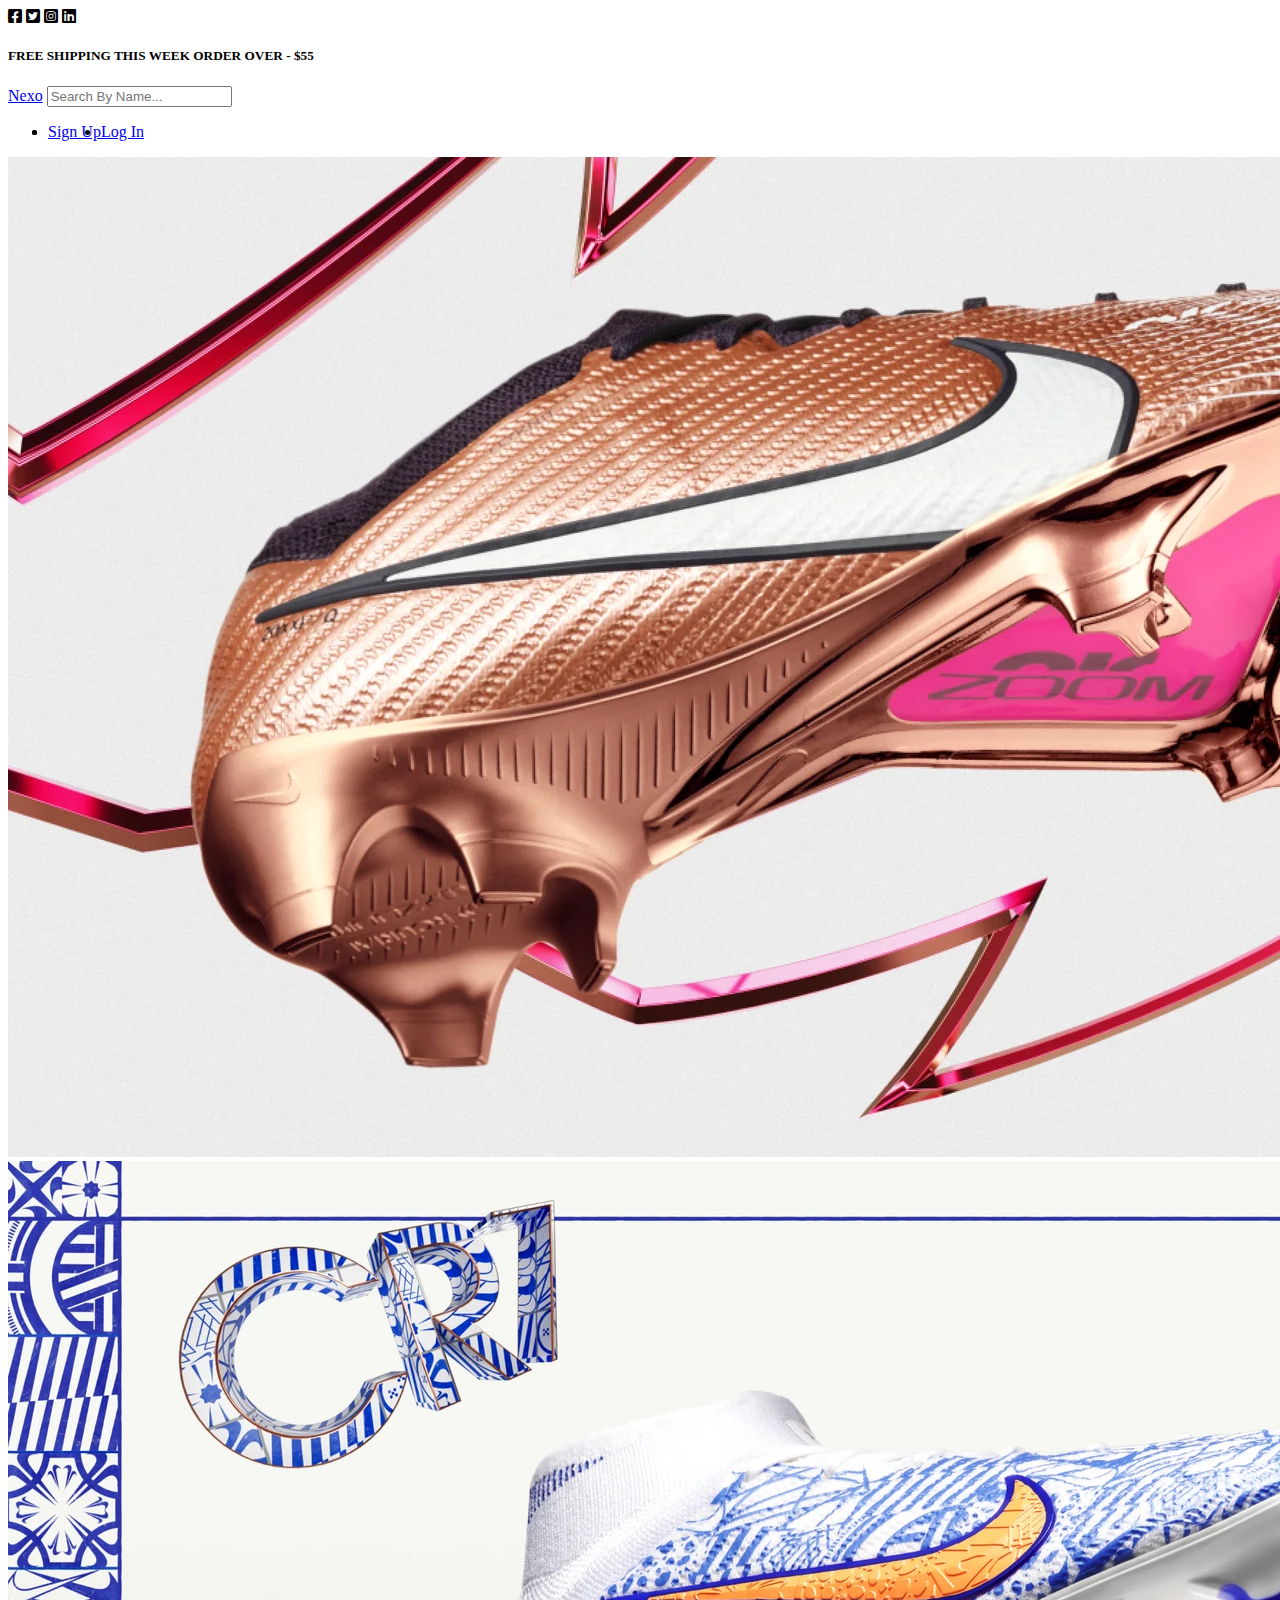
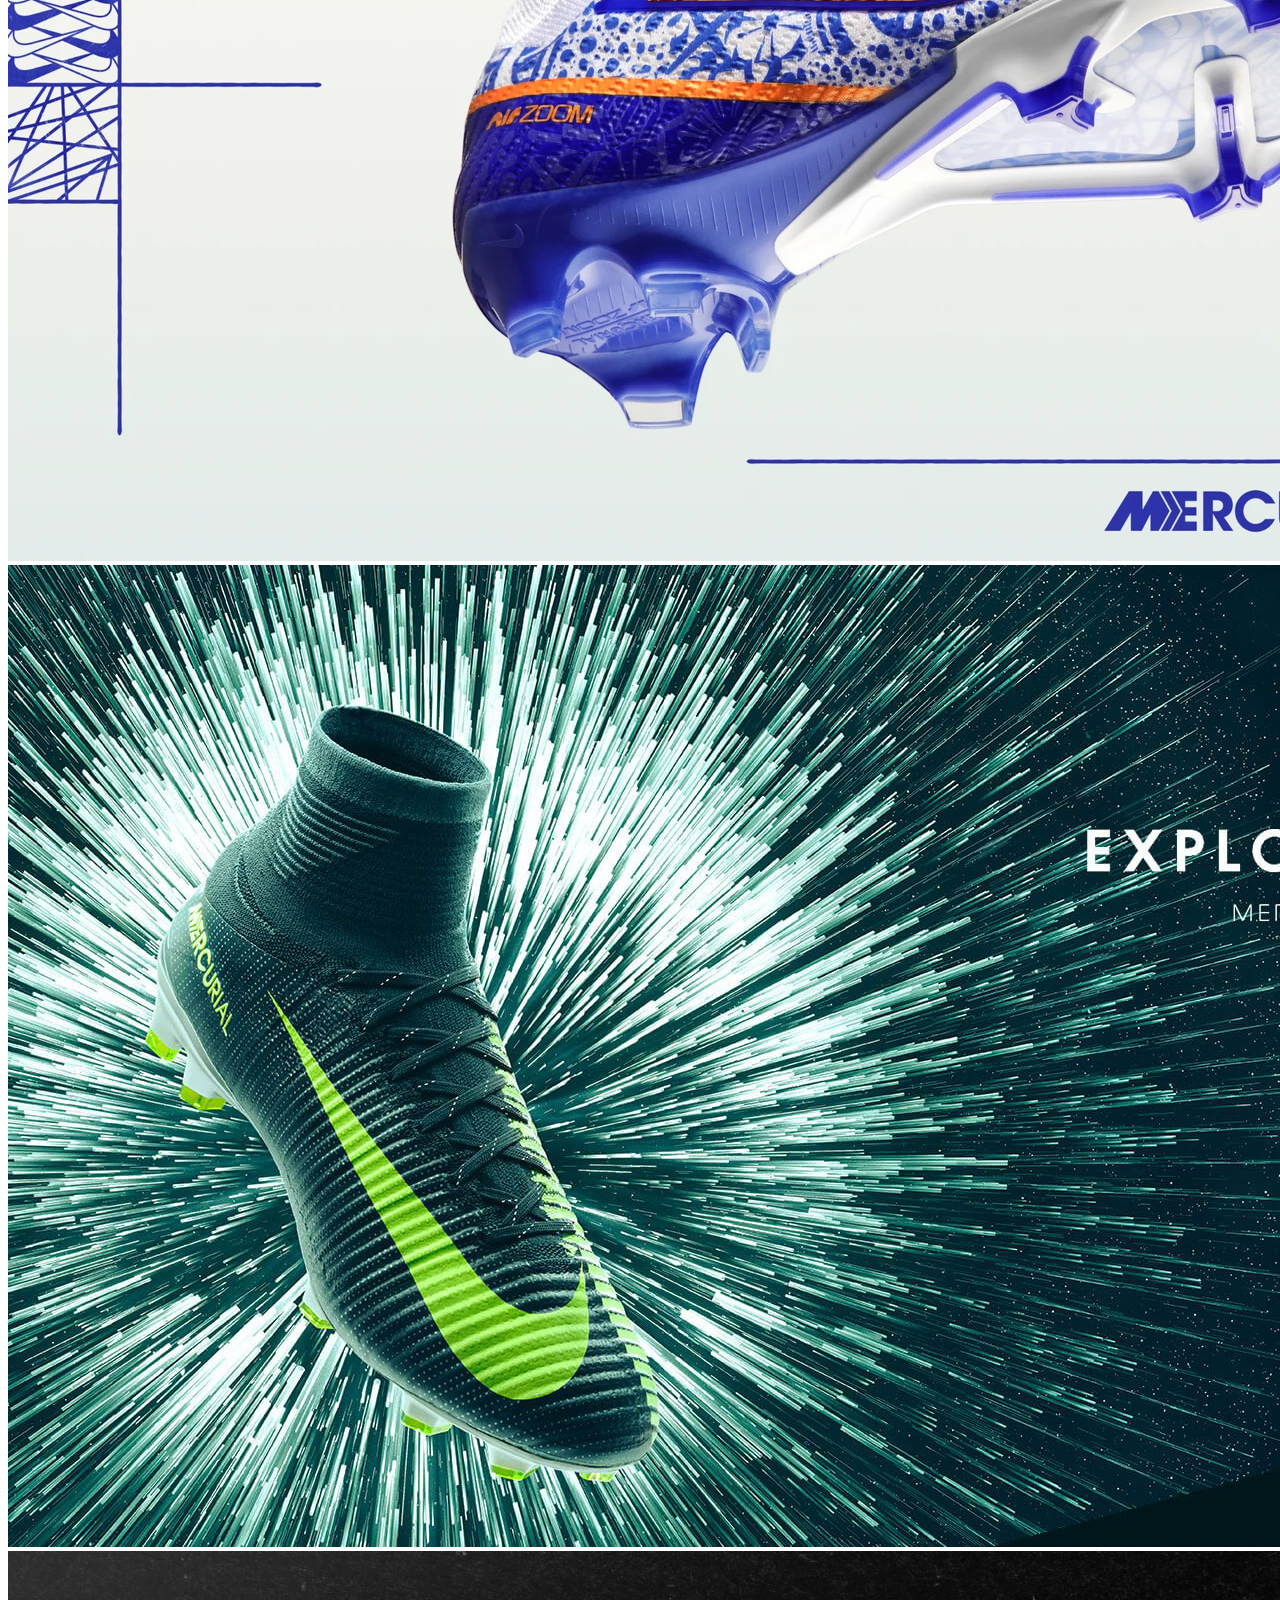
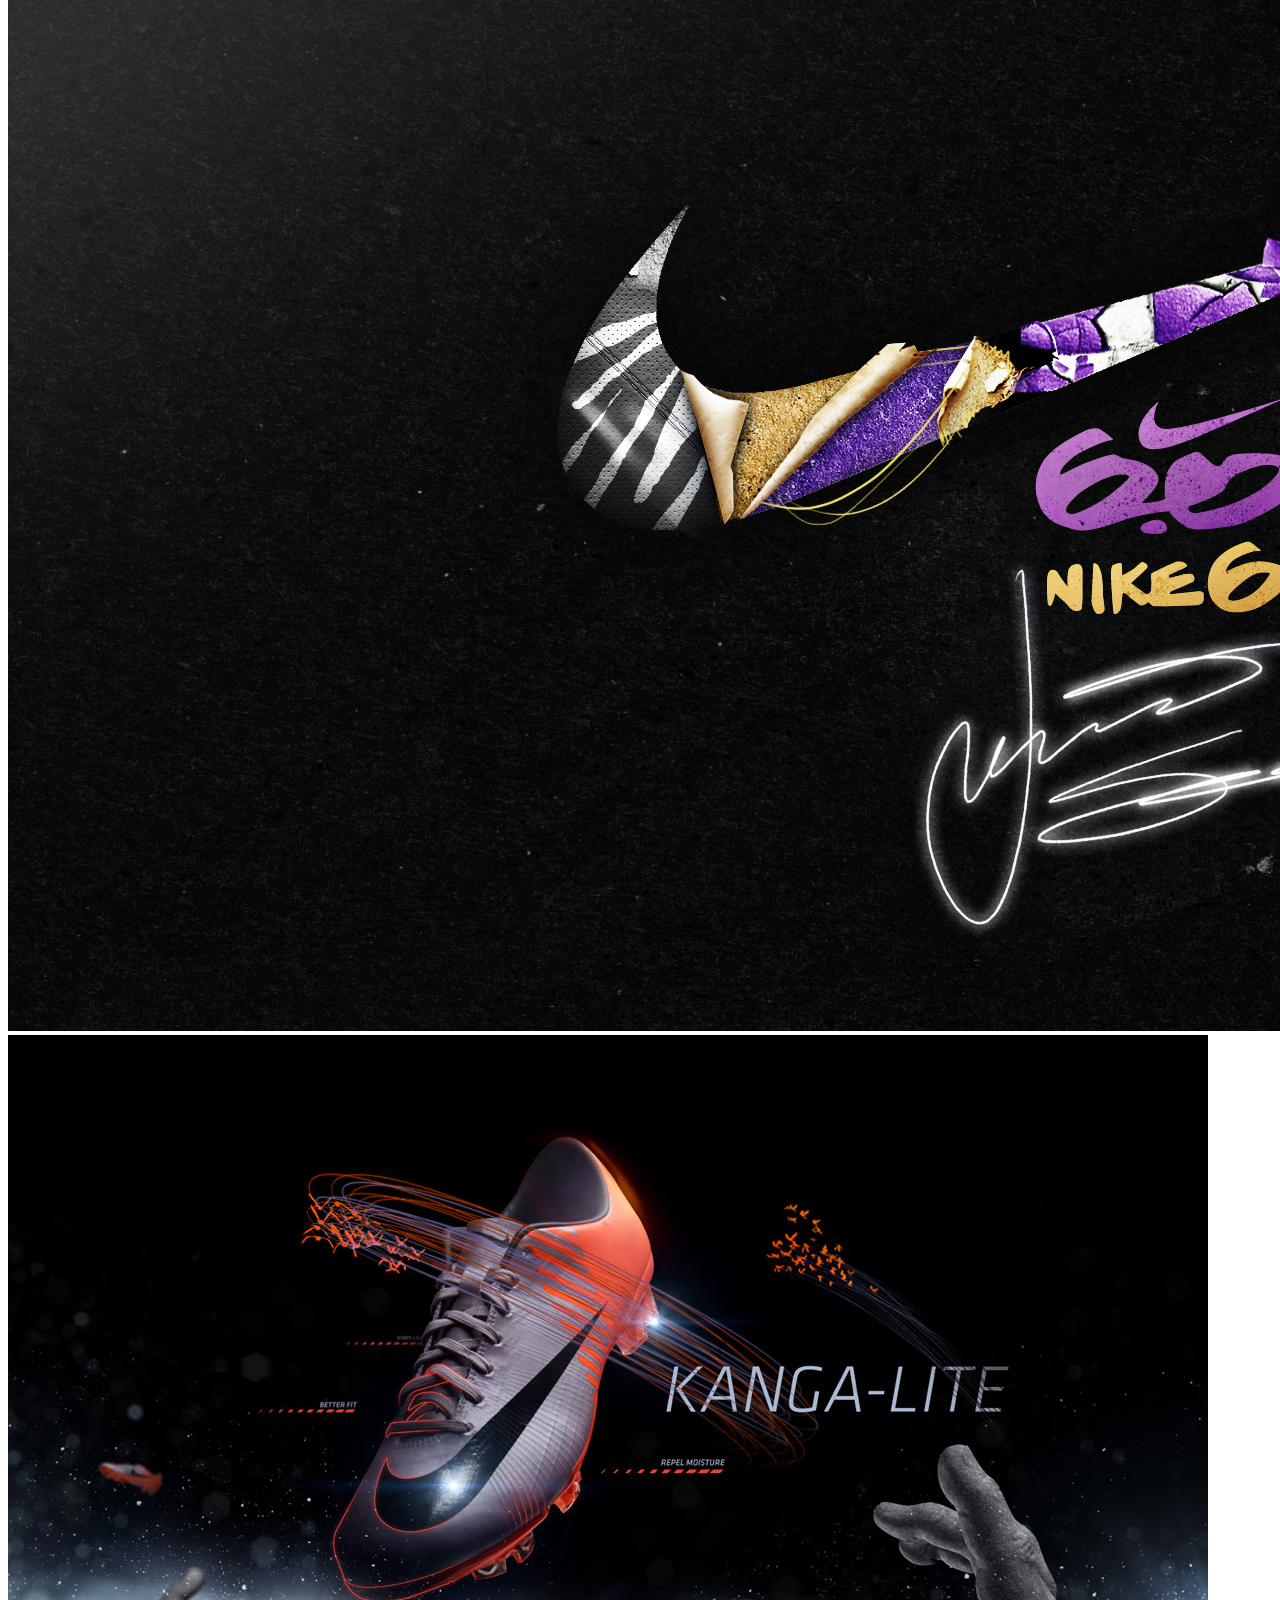
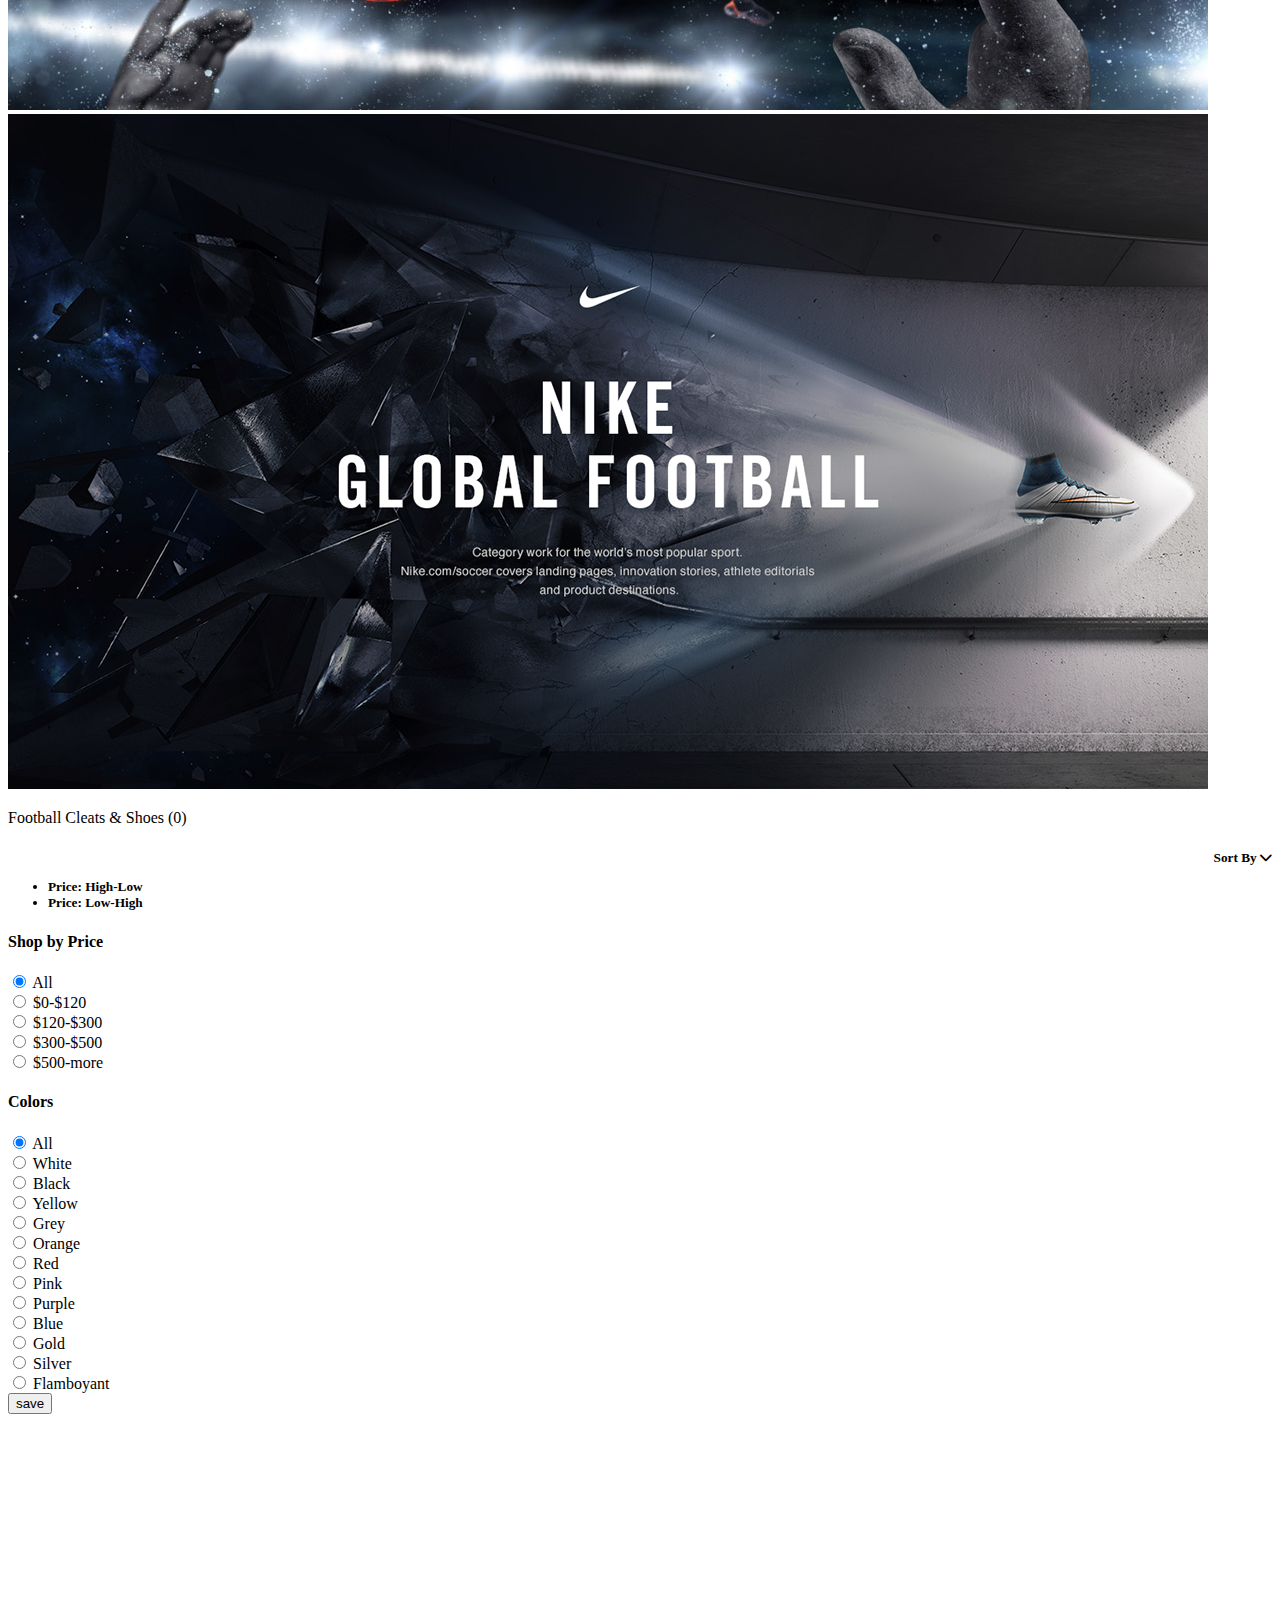
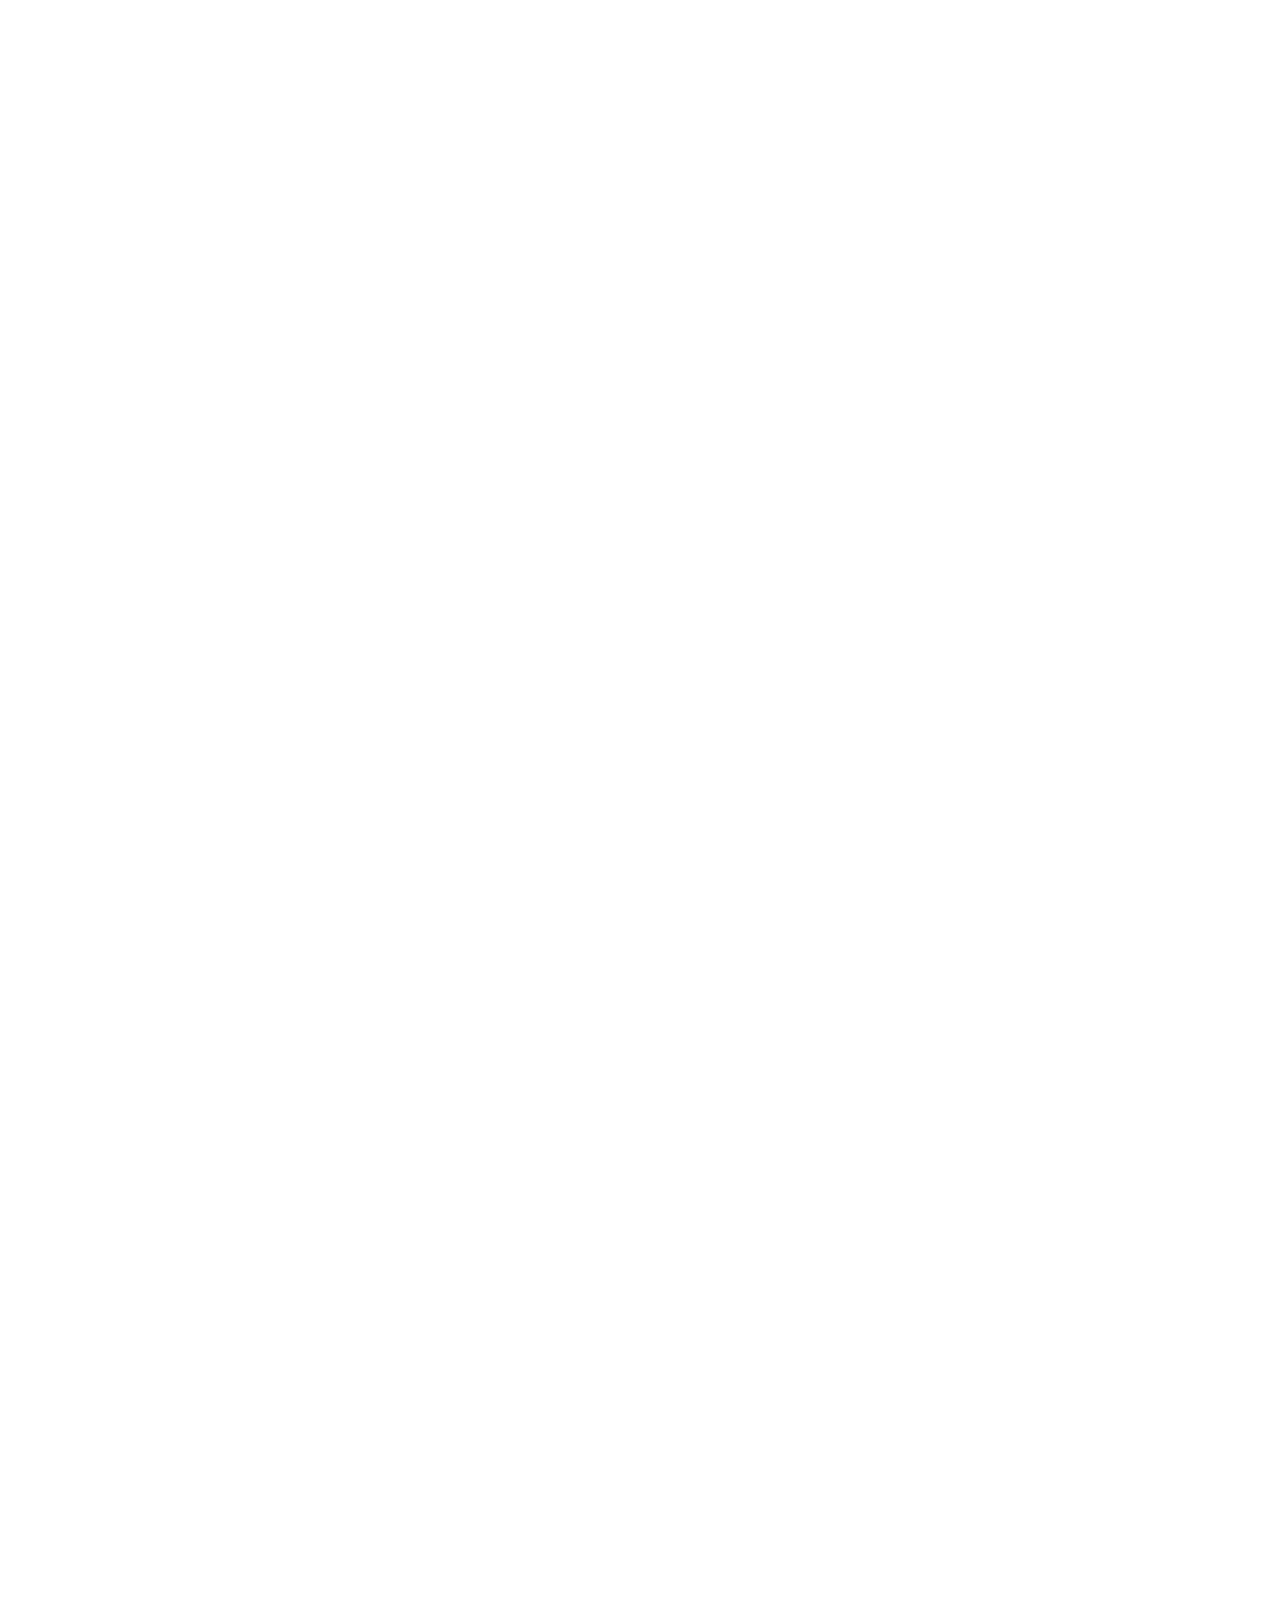
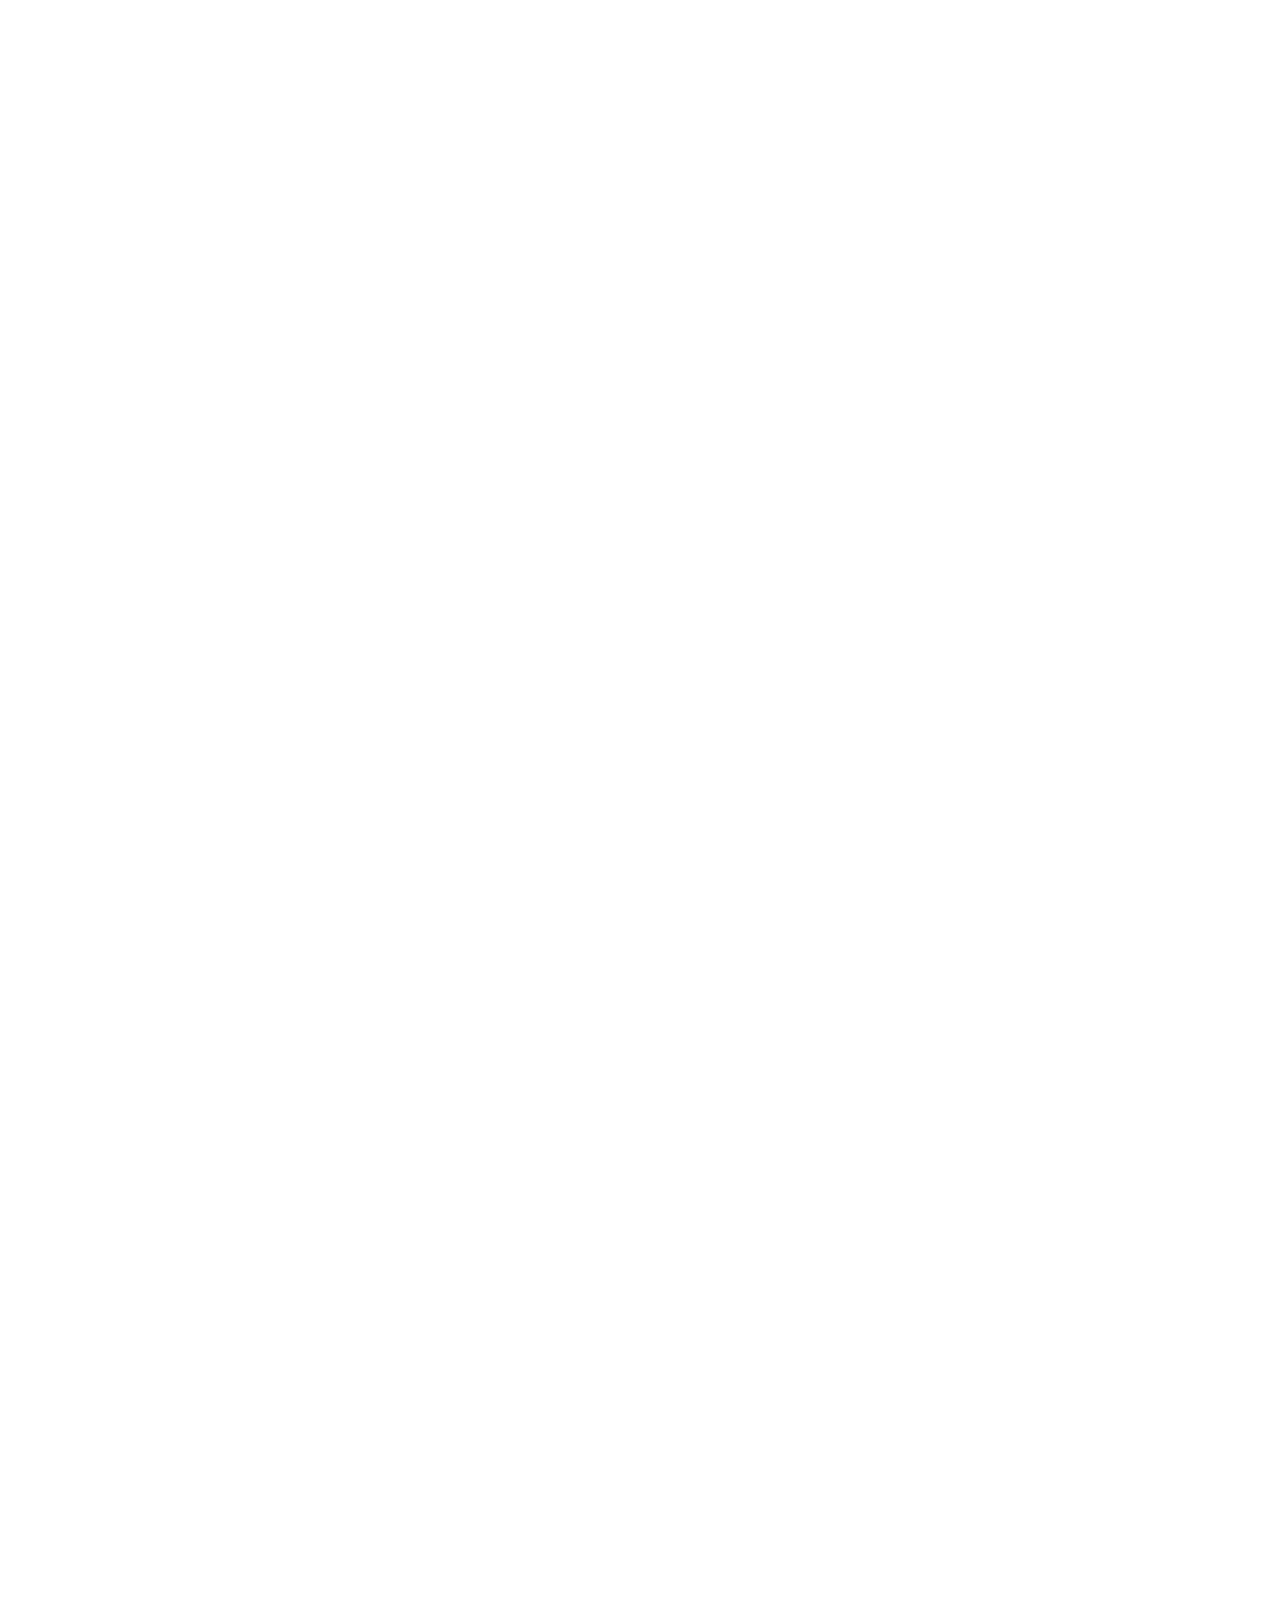
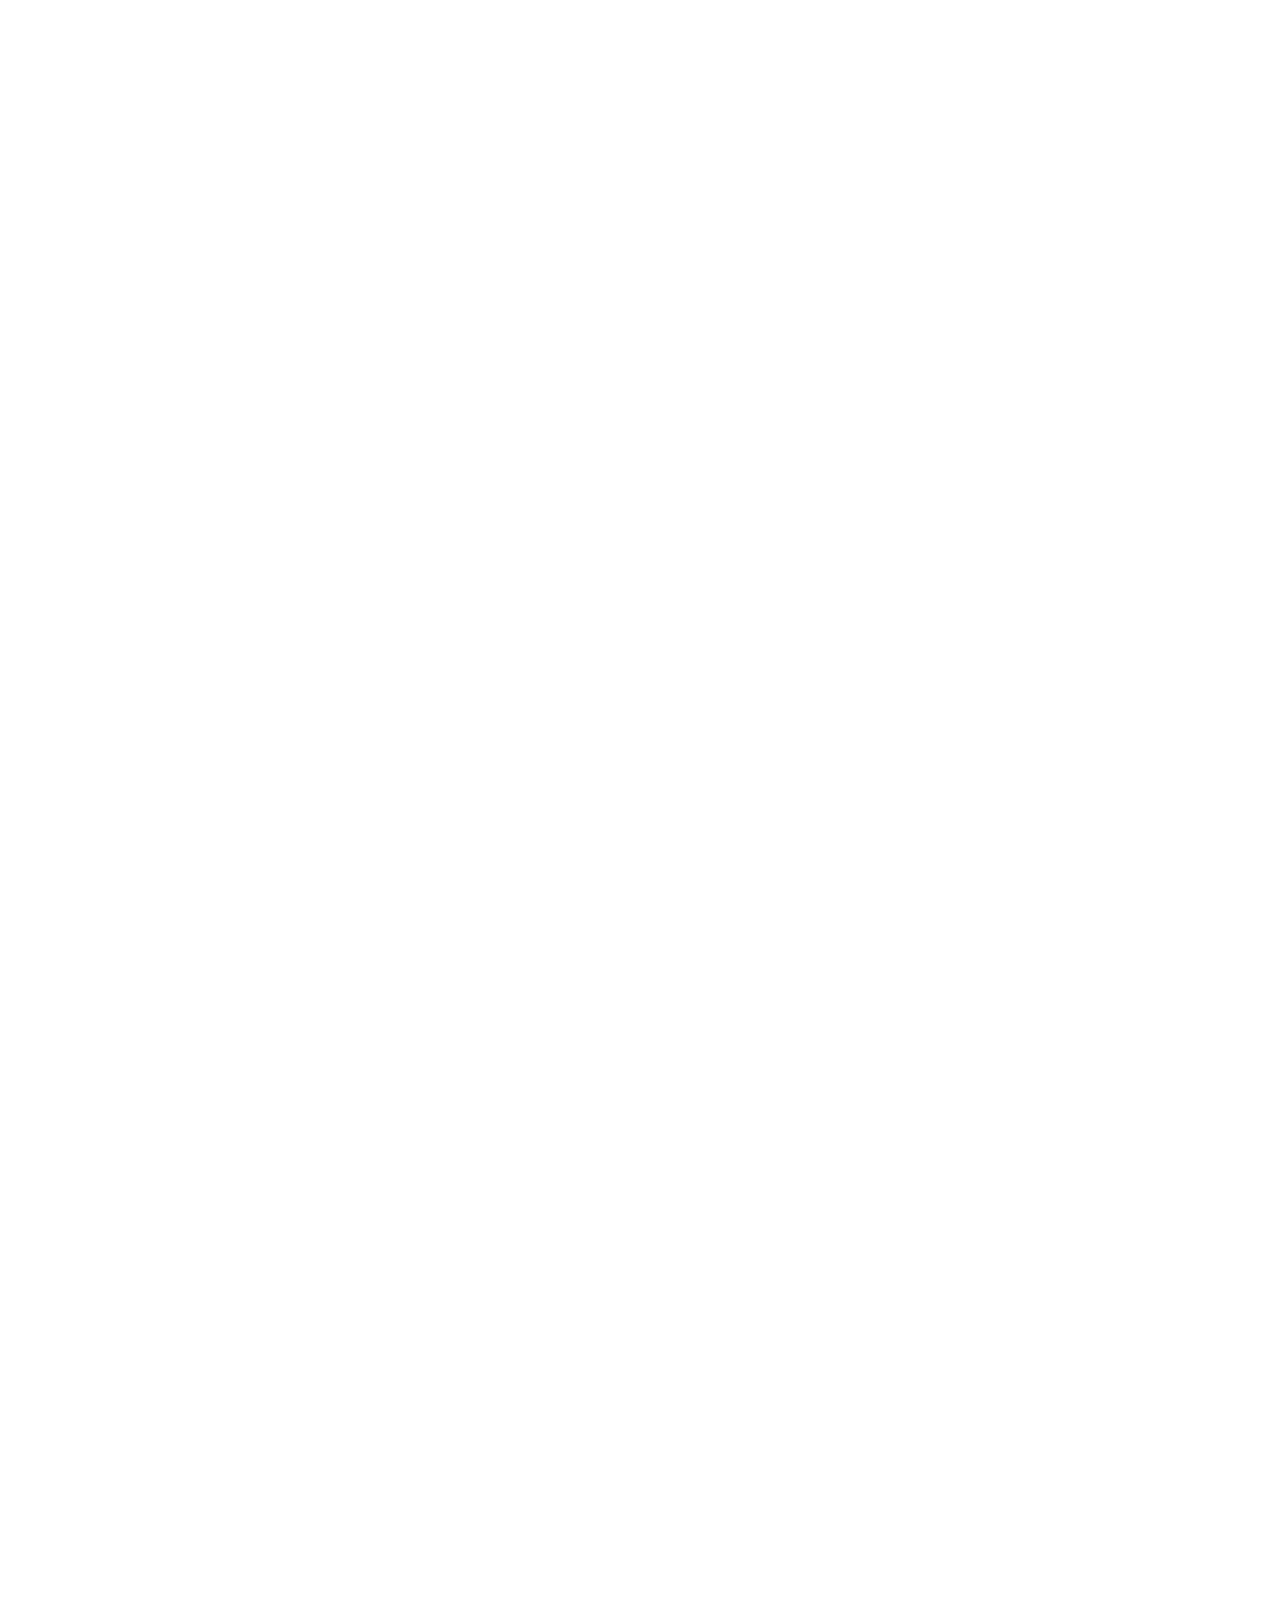
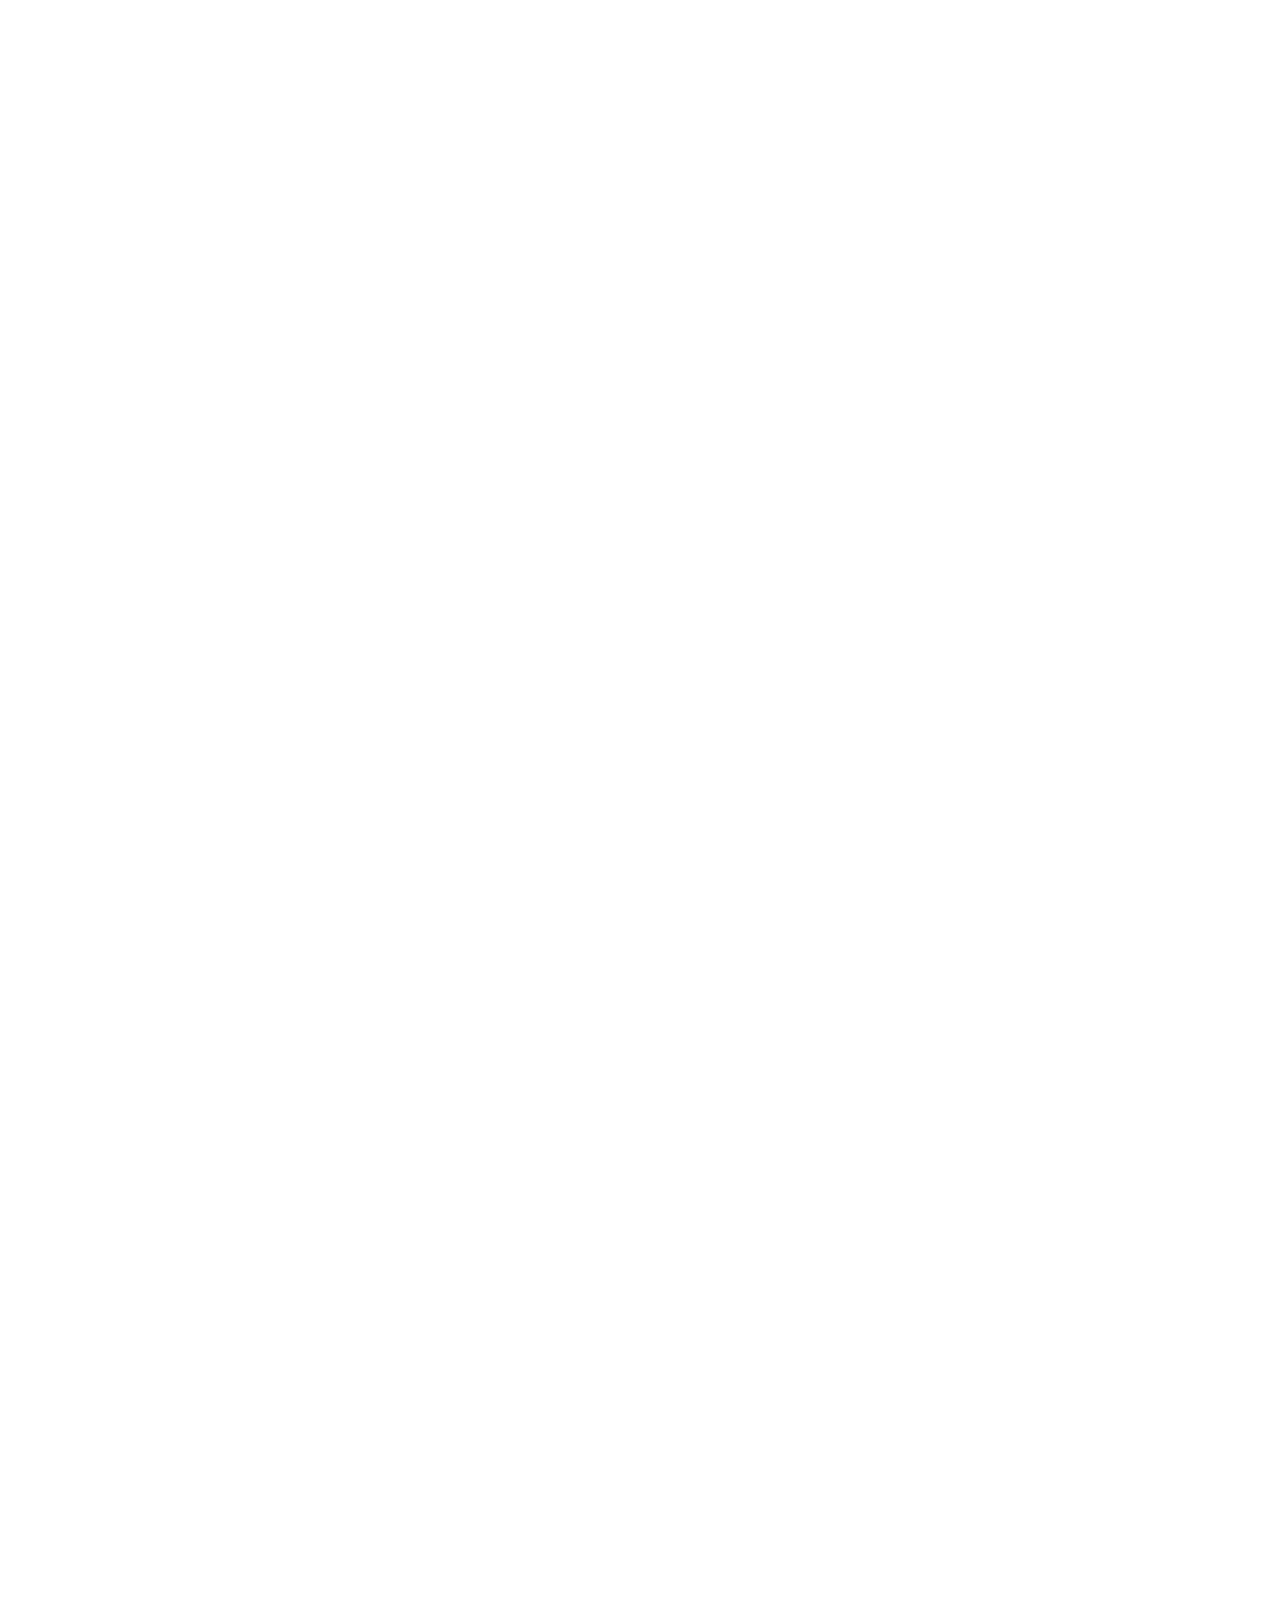
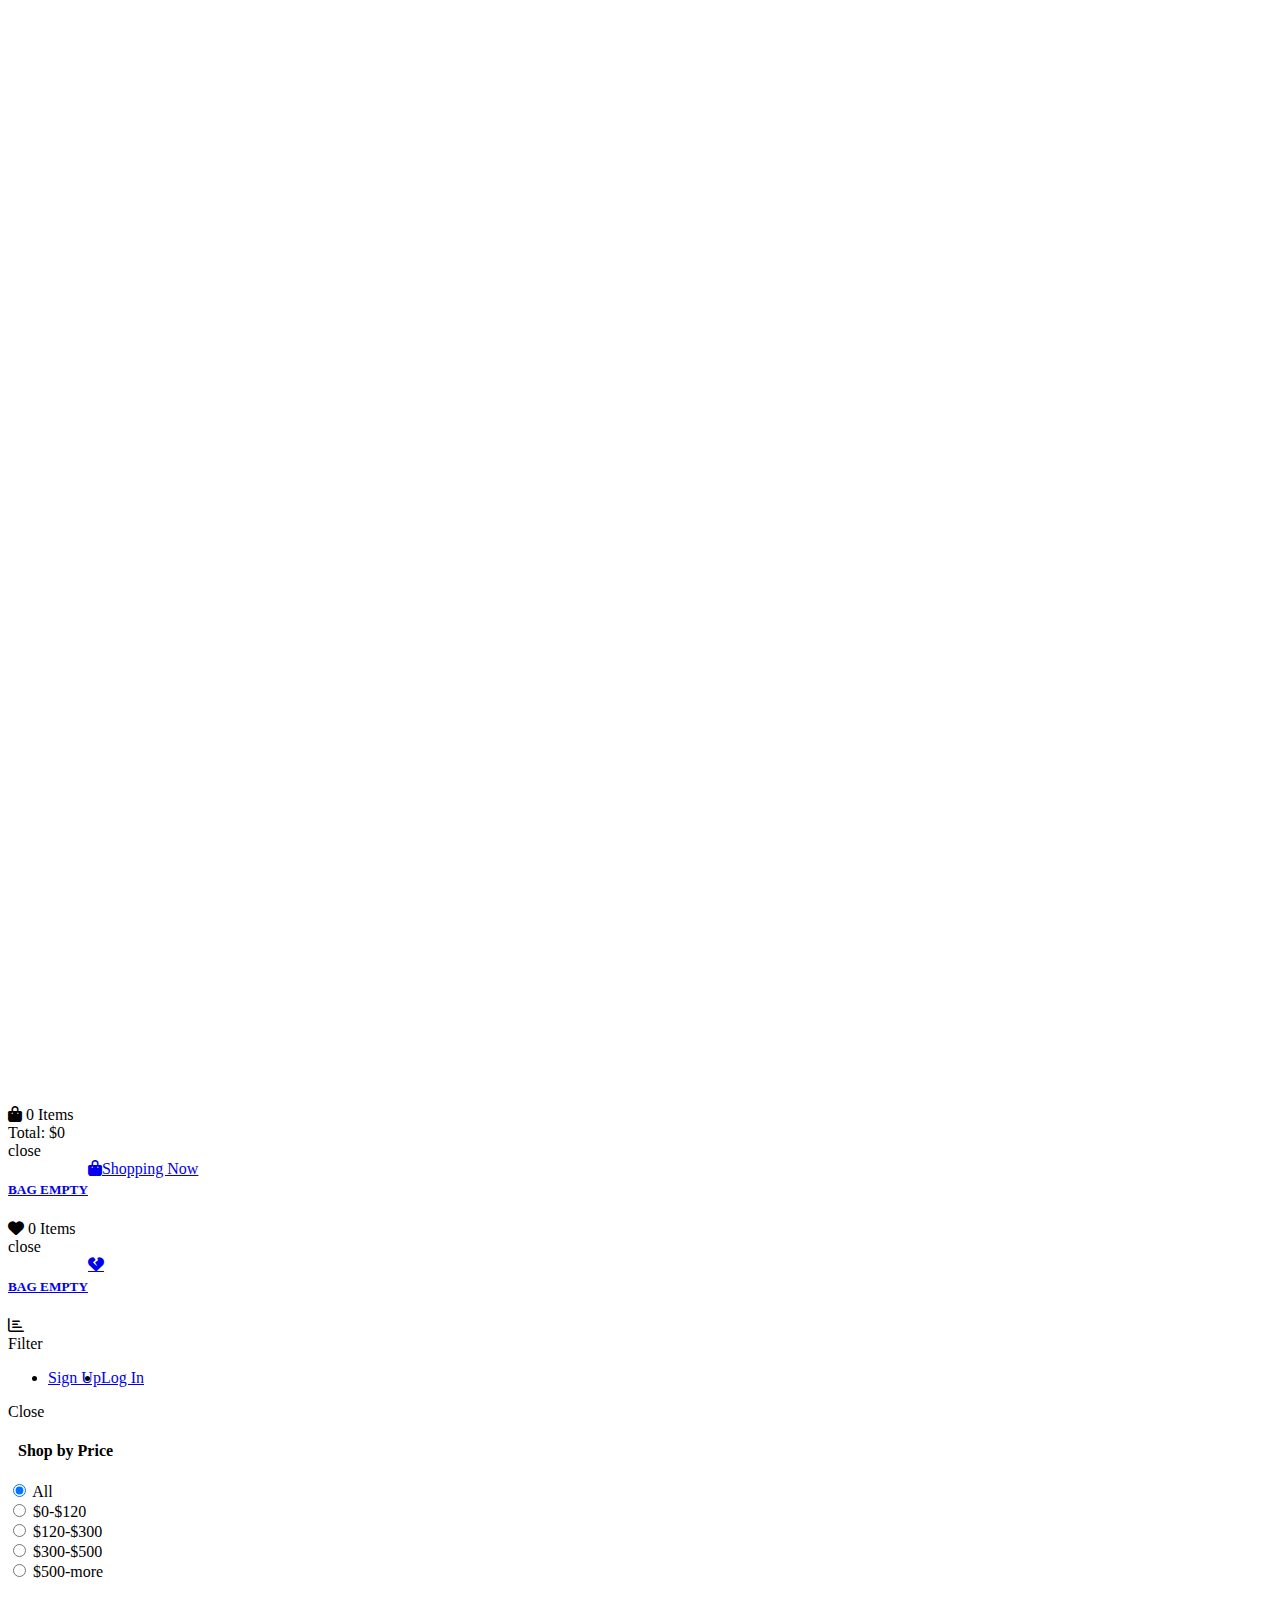
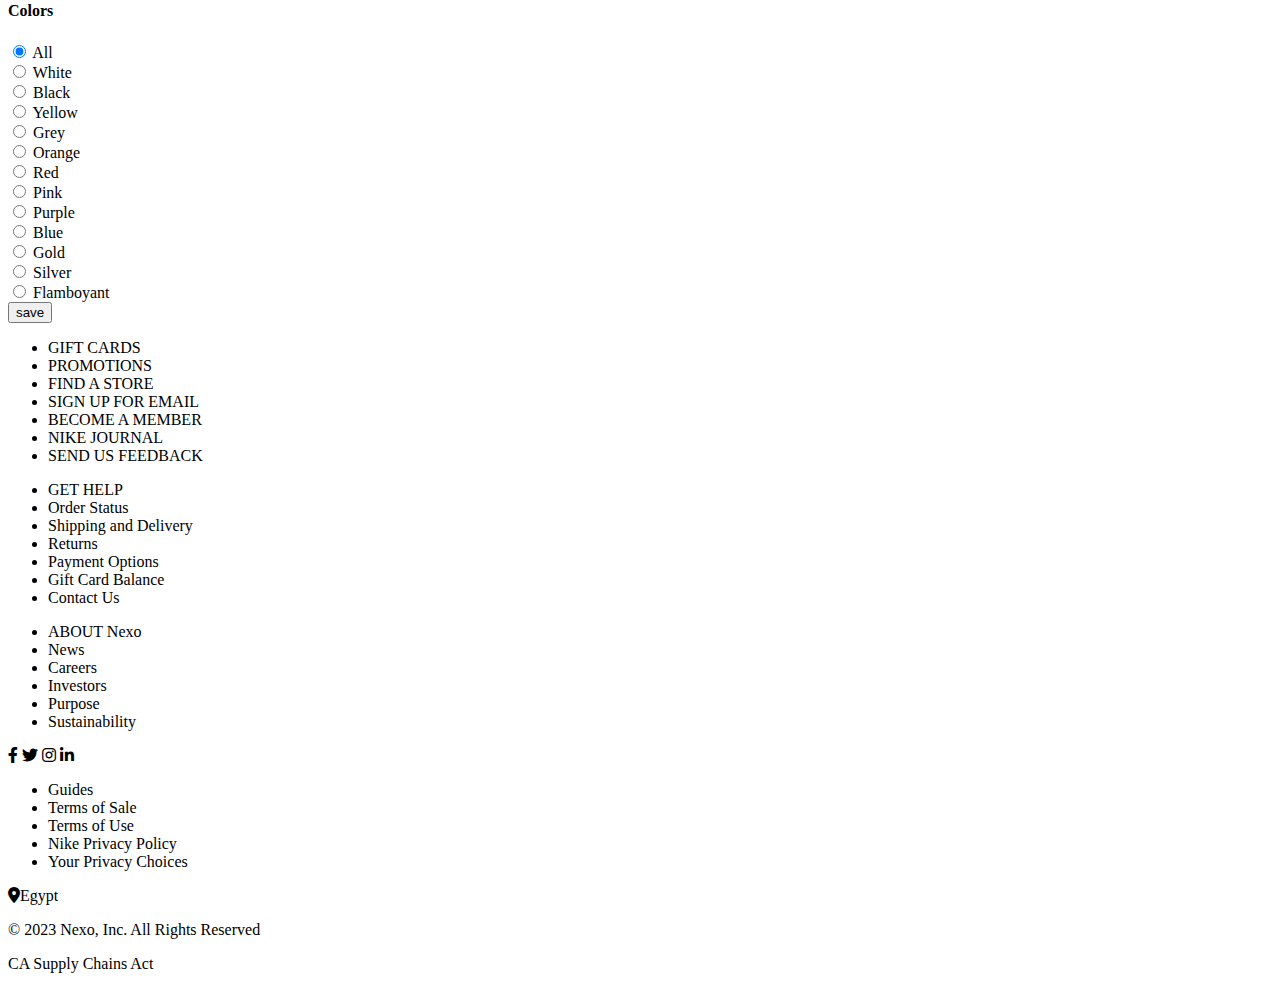
==== commit d61225d7: "ok" ====
--- a/index.html
+++ b/index.html
@@ -11,8 +11,8 @@
       href="https://fonts.googleapis.com/css2?family=Cairo:wght@200;300;400;500;600;700;800;900;1000&display=swap"
       rel="stylesheet"
     />
-    <link rel="stylesheet" href="/css/main.css" />
-    <link rel="stylesheet" href="/css/all.min.css" />
+    <link rel="stylesheet" href="css/index.css" />
+    <link rel="stylesheet" href="css/all.min.css" />
     <link href="https://unpkg.com/aos@2.3.1/dist/aos.css" rel="stylesheet" />
   </head>
   <body>
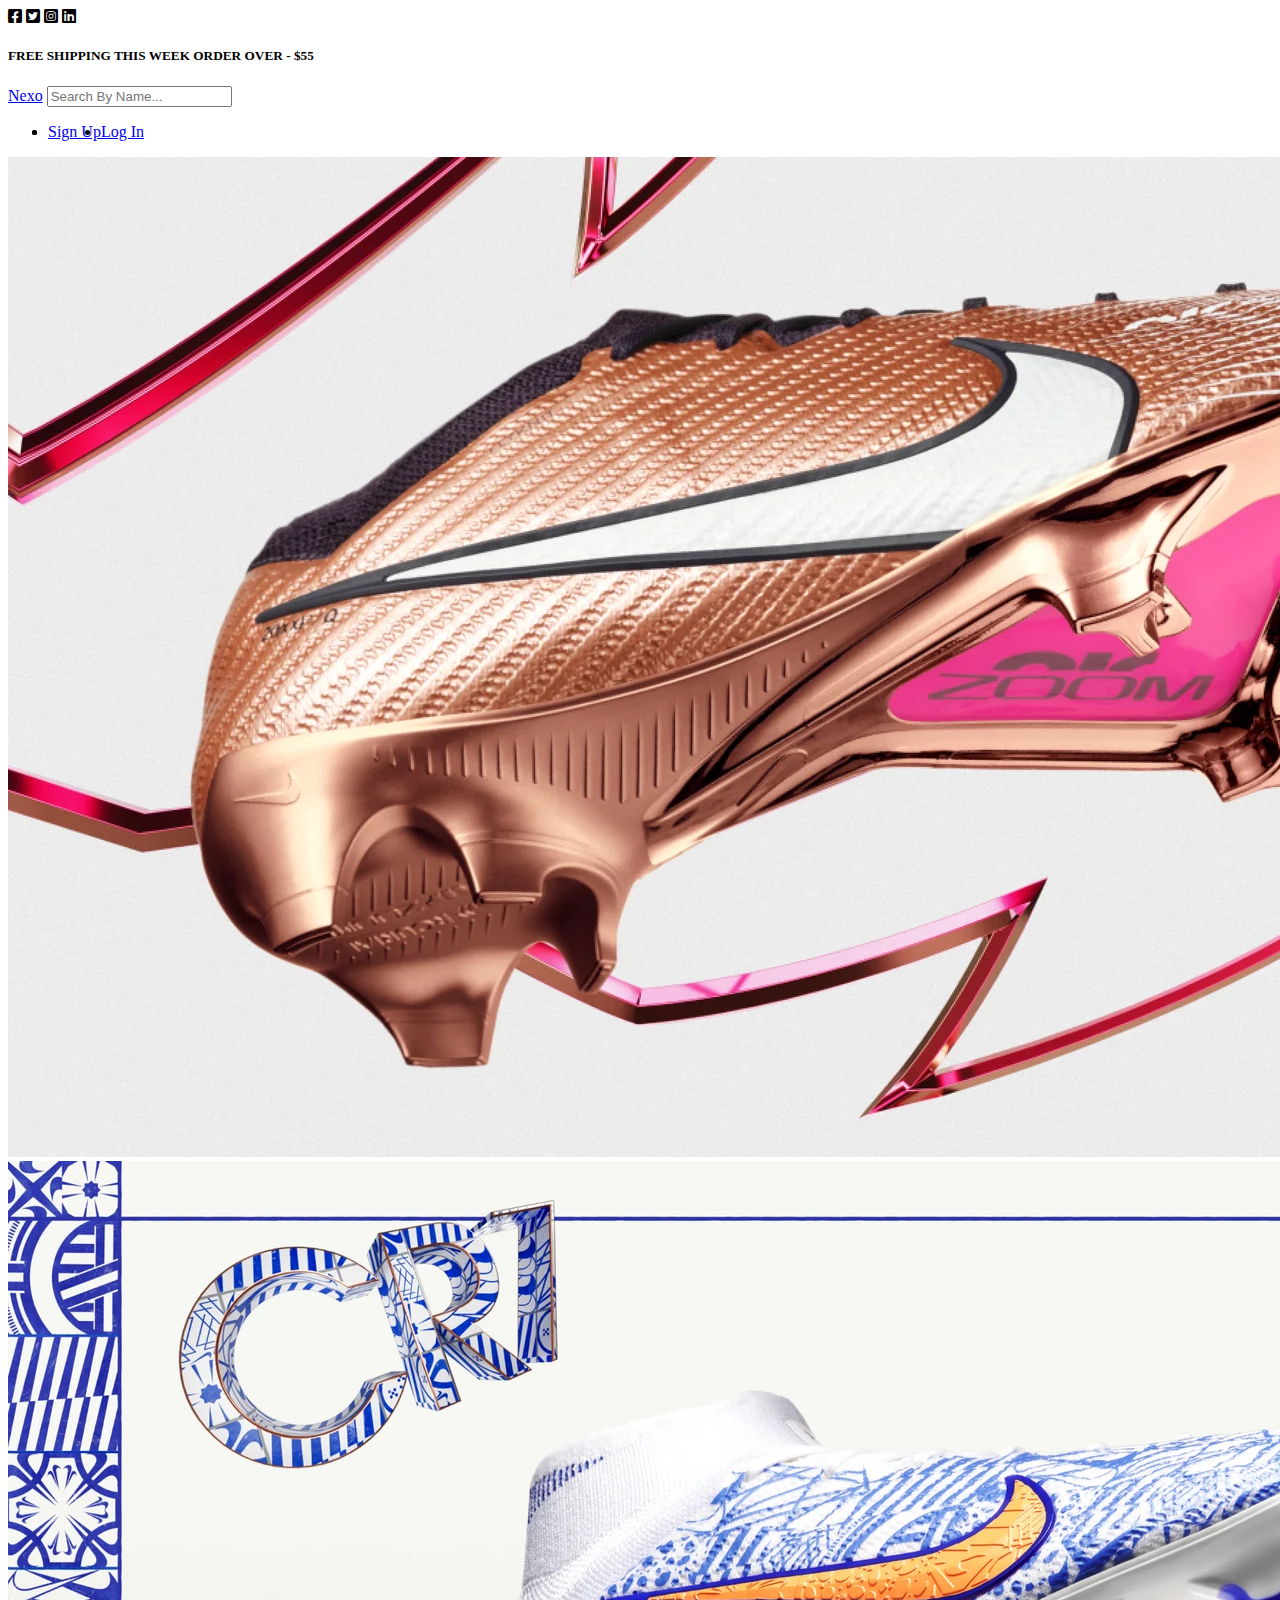
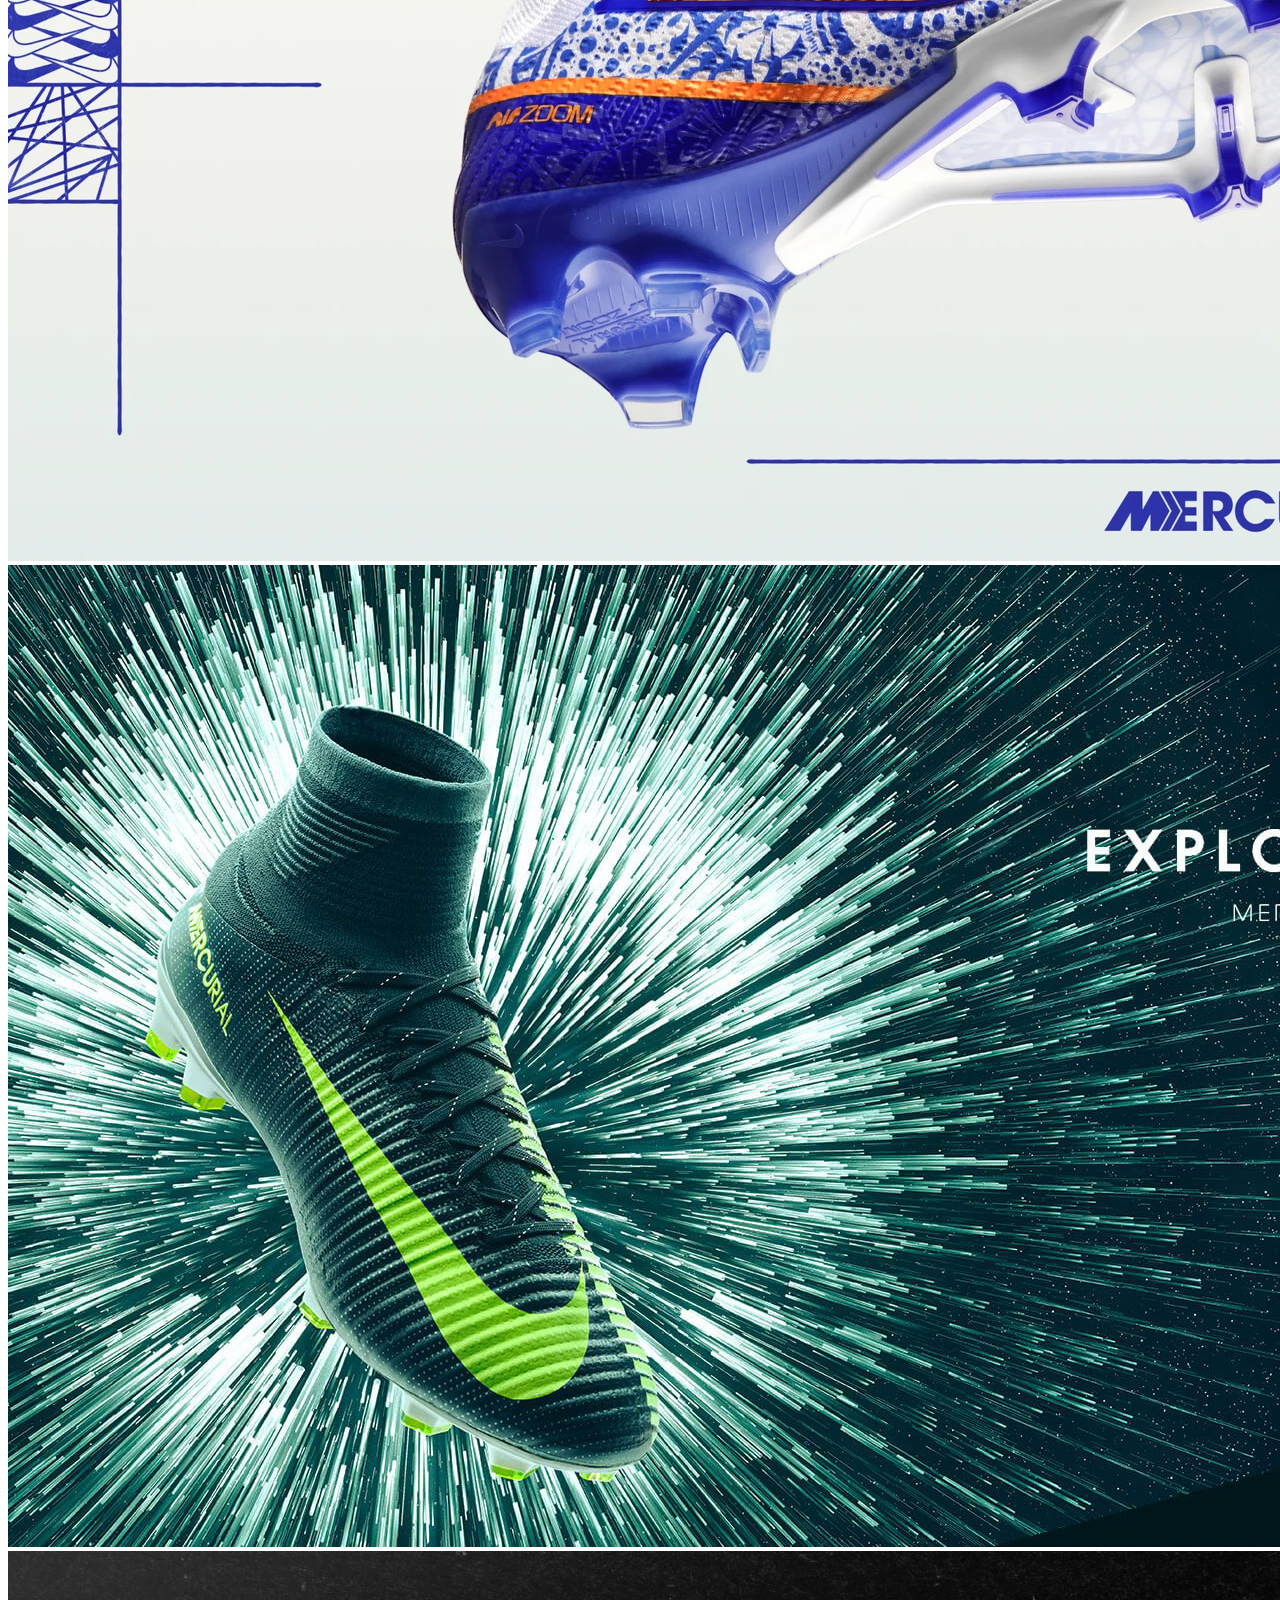
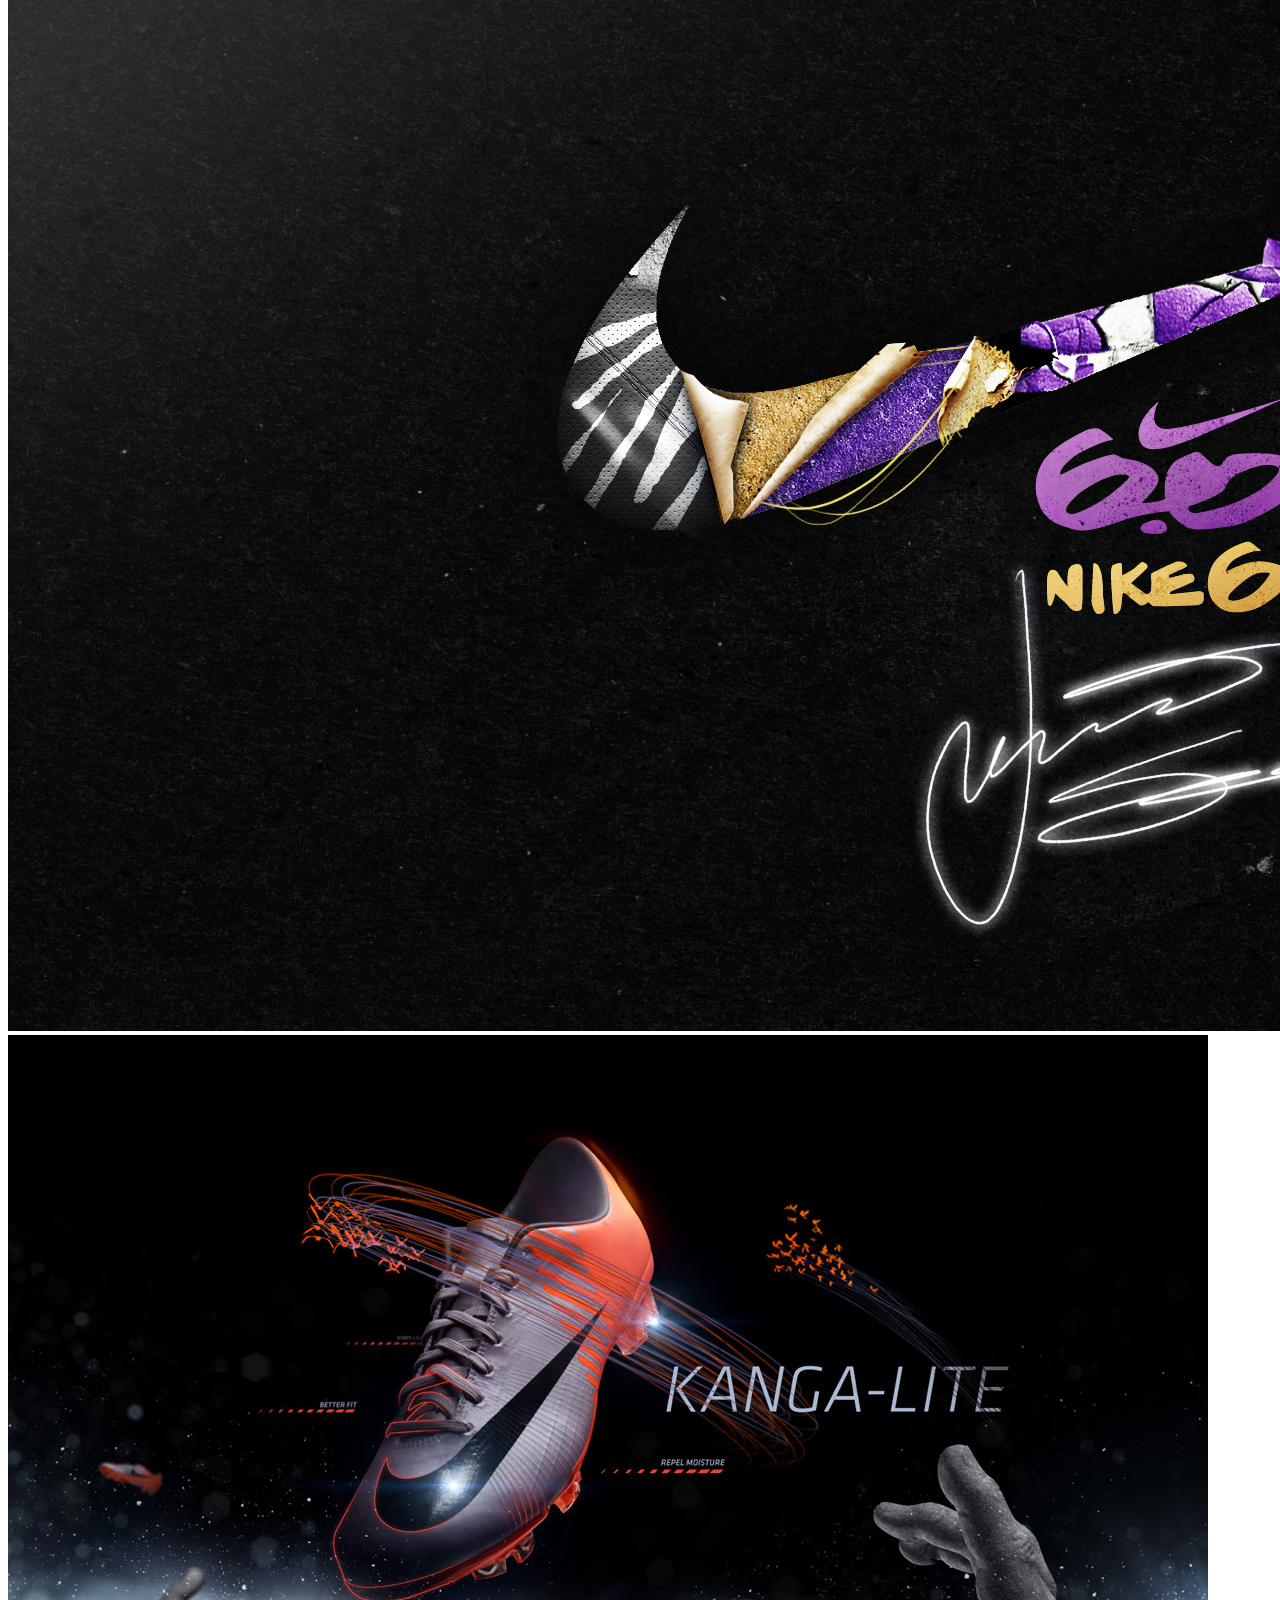
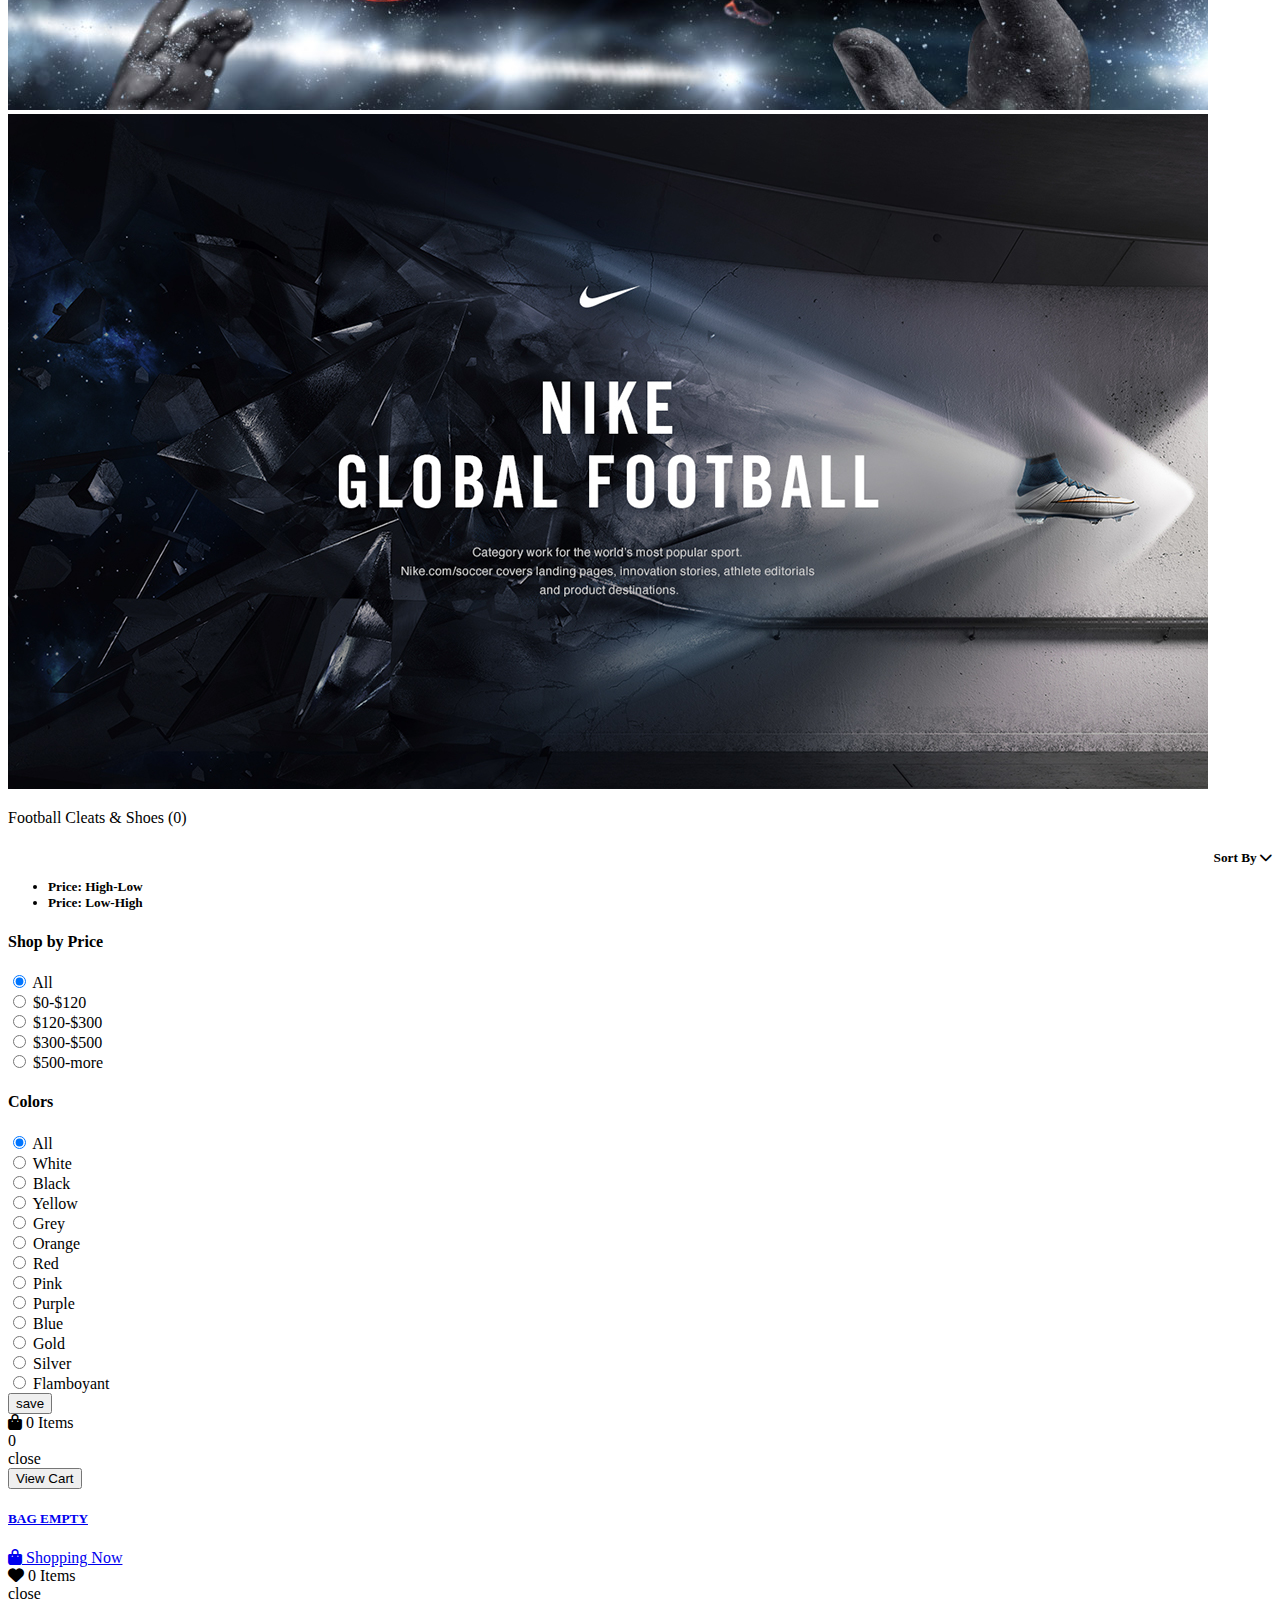
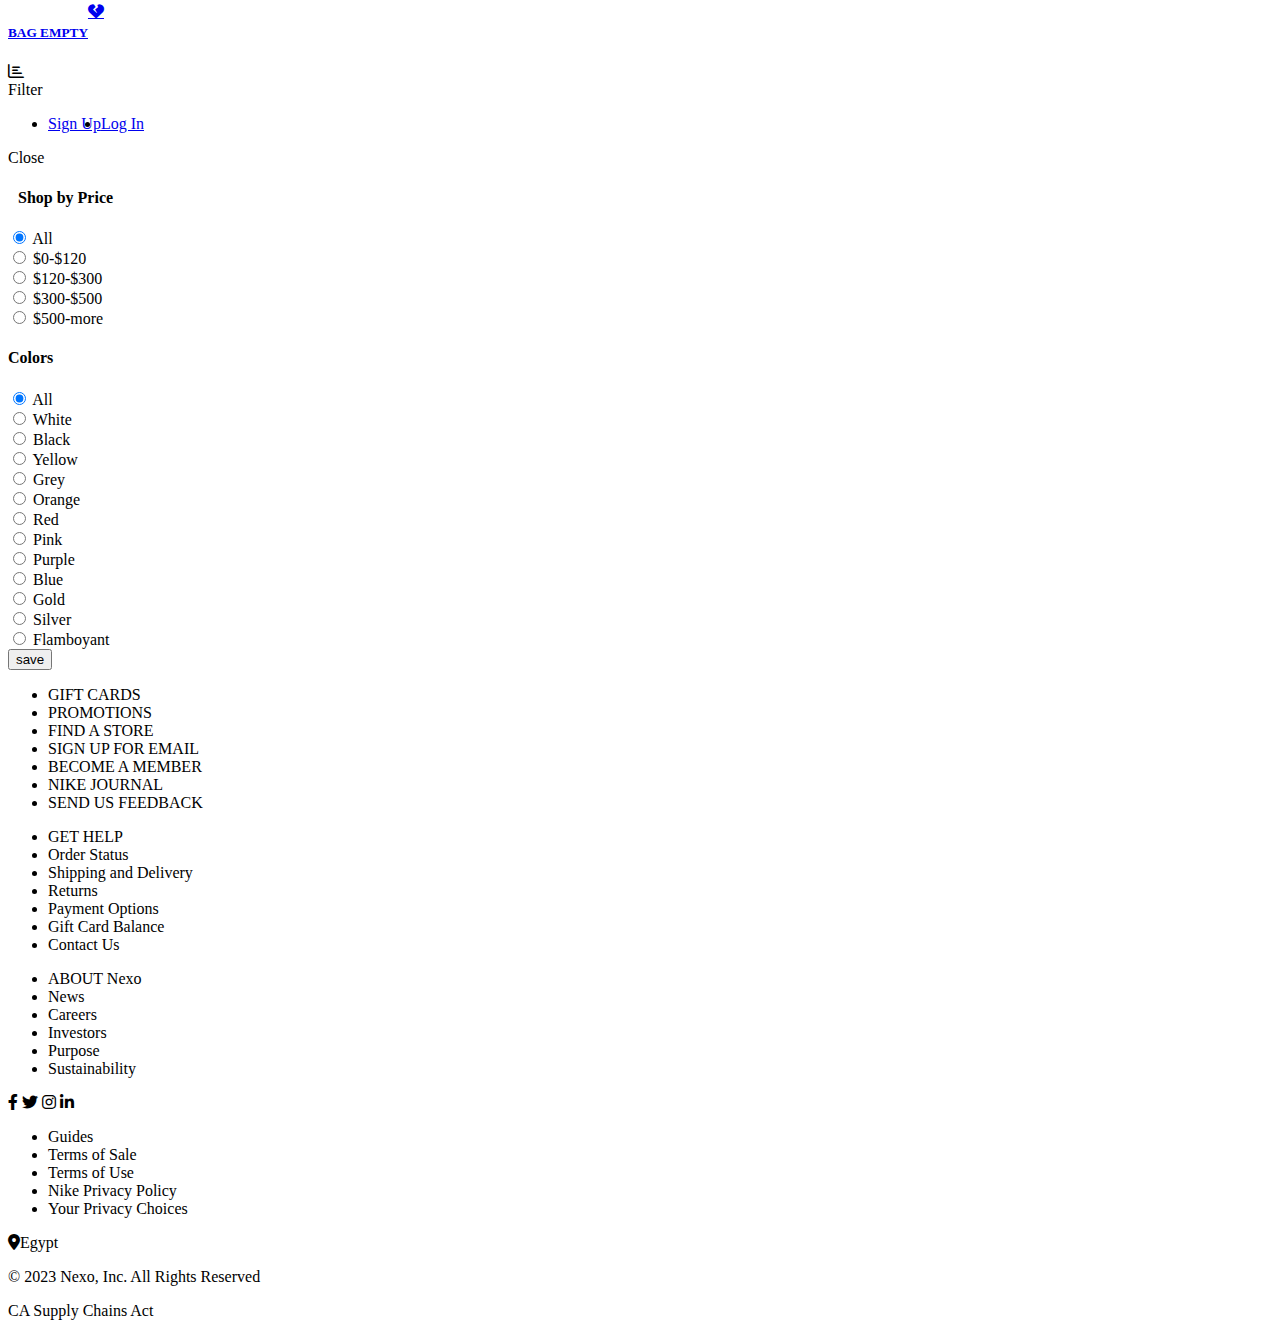
==== commit 4f799241: "ok" ====
--- a/index.html
+++ b/index.html
@@ -40,11 +40,11 @@
           <nav>
             <ul id="links" class="allLinks">
               <li><a class="logOut" id="link"></a></li>
-              <li><a id="link" href="/html/register.html">Sign Up</a></li>
-              <li><a id="link" href="/html/login.html">Log In </a></li>
+              <li><a id="link" href="html/register.html">Sign Up</a></li>
+              <li><a id="link" href="html/login.html">Log In </a></li>
             </ul>
             <div id="userBox" class="homeLinks">
-              <a href="/html/profile.html" id="user">
+              <a href="html/profile.html" id="user">
                 <i class="fa-regular fa-user"></i>
               </a>
               <i class="fa-regular fa-heart myfevorite"></i>
@@ -62,22 +62,22 @@
         <div class="content-slider has-scrollbar">
           <div class="images">
             <div class="item">
-              <img src="/image/6.webp" alt="" />
+              <img src="../image/6.webp" alt="" />
             </div>
             <div class="item">
-              <img src="/image/5.webp" alt="" />
+              <img src="../image/5.webp" alt="" />
             </div>
             <div class="item">
-              <img src="/image/3.jpg" alt="" />
+              <img src="image/3.jpg" alt="" />
             </div>
             <div class="item">
-              <img src="/image/1.jpg" alt="" />
+              <img src="image/1.jpg" alt="" />
             </div>
             <div class="item">
-              <img src="/image/2.jpg" alt="" />
+              <img src="image/2.jpg" alt="" />
             </div>
             <div class="item">
-              <img src="/image/4.png" alt="" />
+              <img src="image/4.png" alt="" />
             </div>
           </div>
         </div>
@@ -256,7 +256,7 @@
         </div>
         <div class="content"></div>
         <div class="btn">
-          <a href="/html/cartPage.html">
+          <a href="html/cartPage.html">
             <button id="viewCartBtn">View Cart</button>
           </a>
         </div>
@@ -289,7 +289,7 @@
     <div class="mobileNavegitionMenu">
       <div id="userBox" class="btnsBar">
         <i class="fa-regular fa-chart-bar openMenu"></i>
-        <a href="/html/profile.html" id="user" class="navMobileLink">
+        <a href="html/profile.html" id="user" class="navMobileLink">
           <i class="fa-regular fa-user"></i>
         </a>
         <i class="fa-regular fa-heart myfevorite navMobileLink"></i>
@@ -303,8 +303,8 @@
       <div class="header">
         <div class="title">Filter</div>
         <ul id="links" class="linksMenu">
-          <li><a id="link" href="/html/register.html">Sign Up</a></li>
-          <li><a id="link" href="/html/login.html">Log In </a></li>
+          <li><a id="link" href="html/register.html">Sign Up</a></li>
+          <li><a id="link" href="html/login.html">Log In </a></li>
         </ul>
         <div class="closeBtn">Close</div>
       </div>
@@ -504,7 +504,7 @@
 
     <script src="/js/allGlobalVariples.js"></script>
     <script src="/js/user.js"></script>
-    <script src="/js/main.js"></script>
+    <script src="/js/index.js"></script>
     <script src="https://unpkg.com/aos@2.3.1/dist/aos.js"></script>
     <script>
       AOS.init({
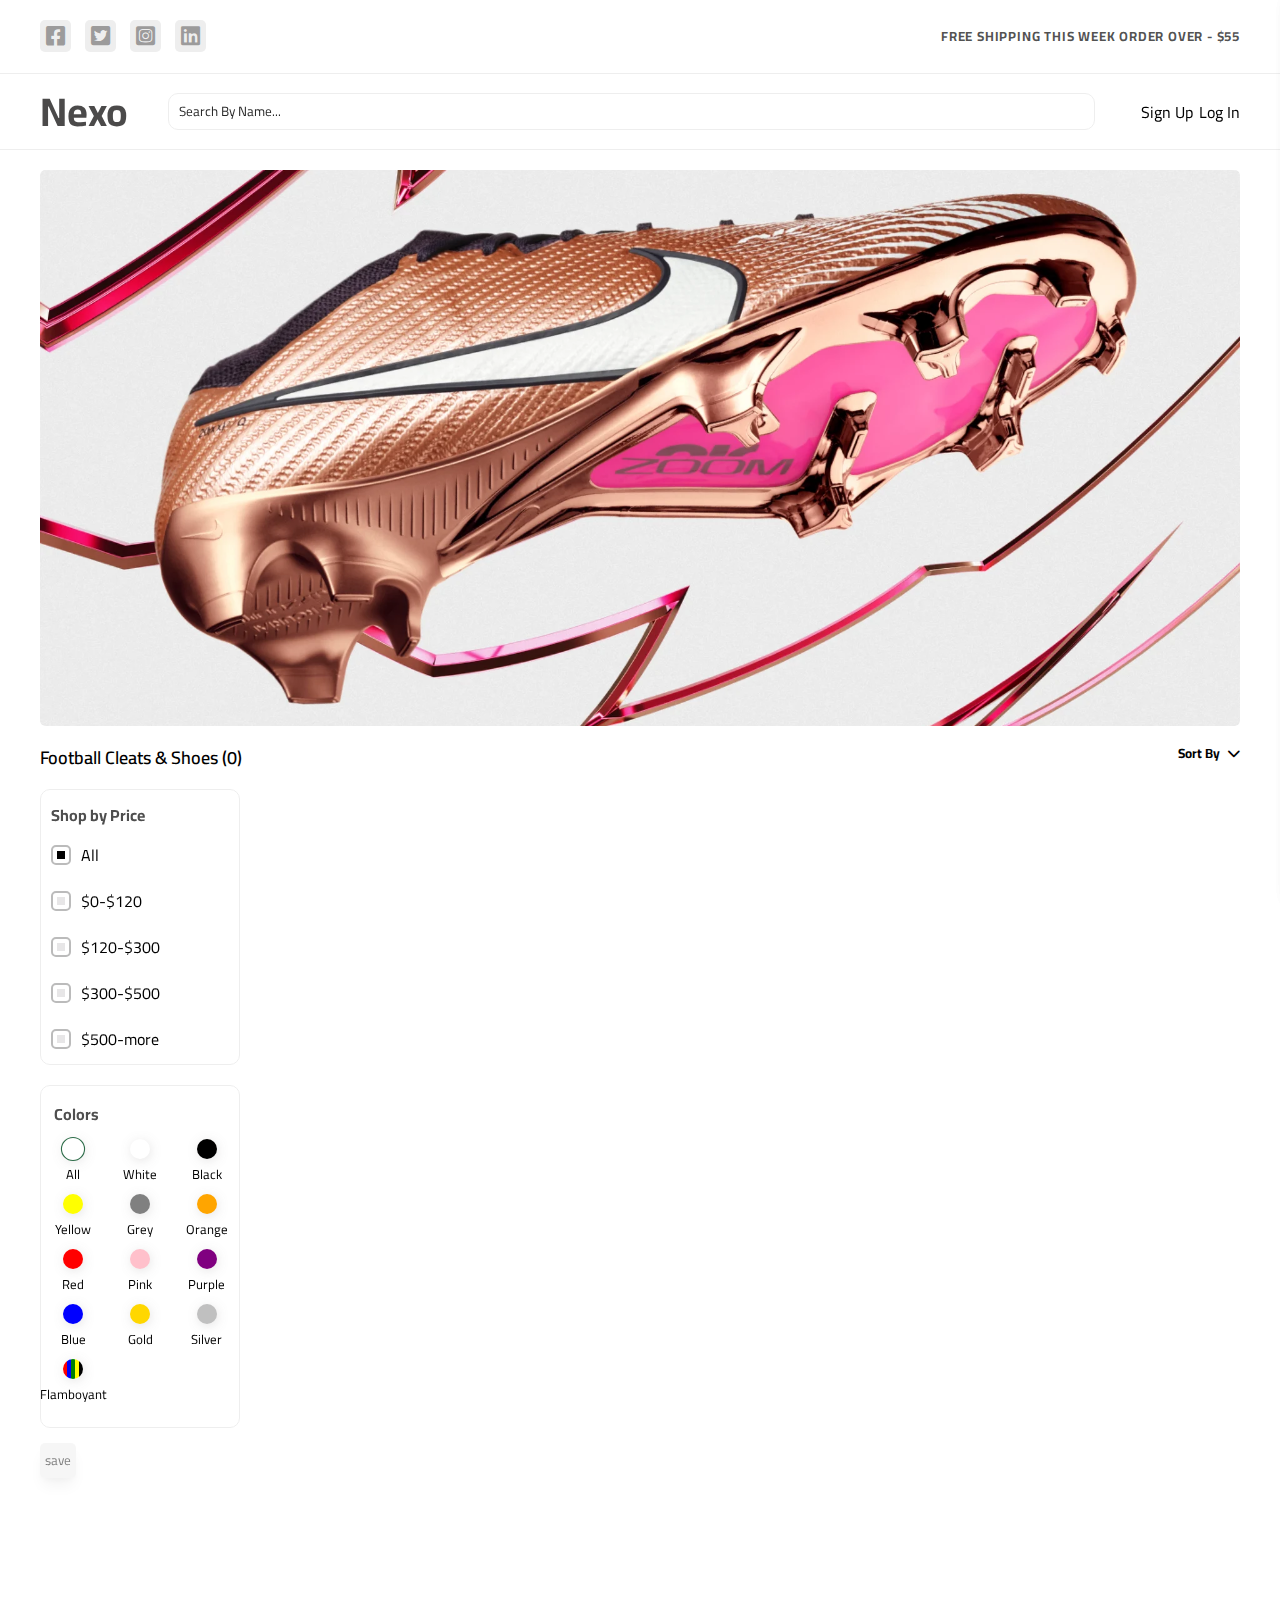
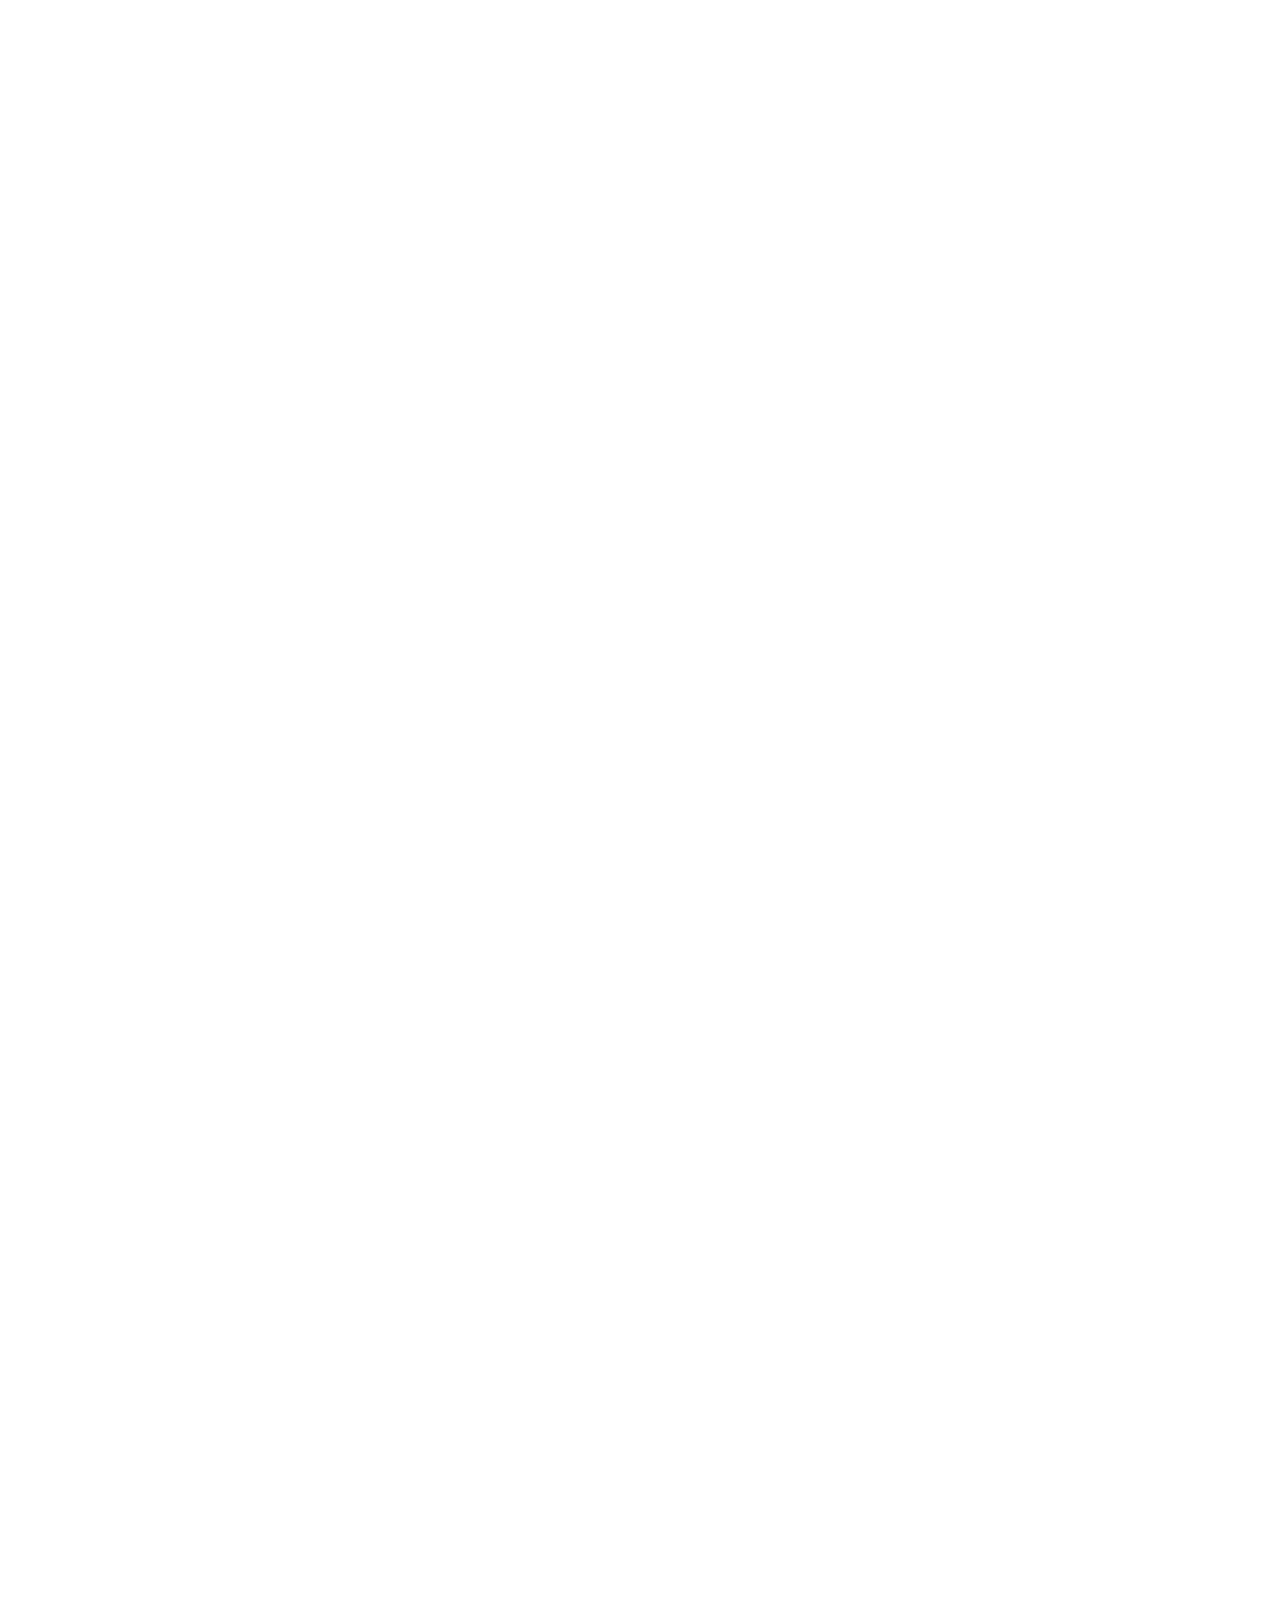
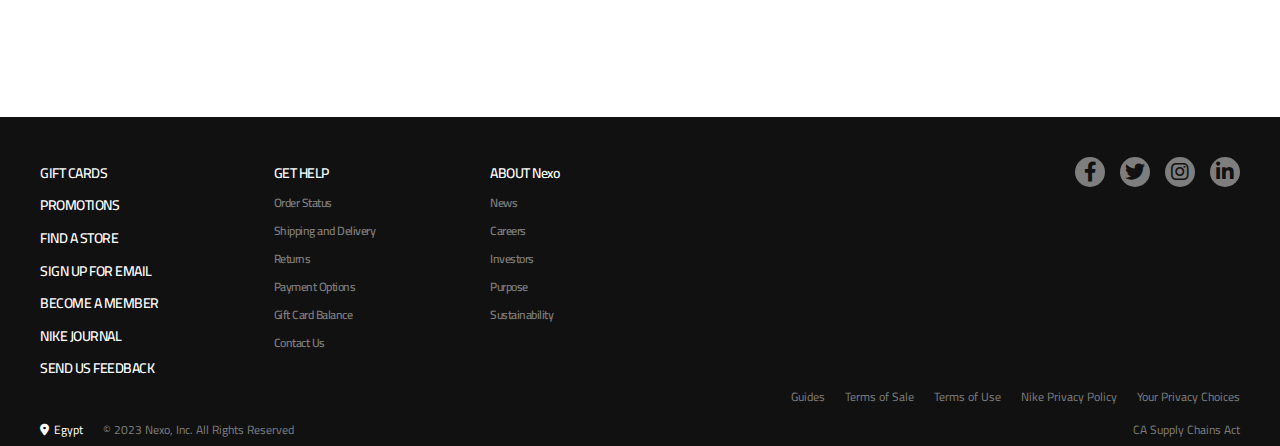
==== commit f99824ca: "ok" ====
--- a/index.html
+++ b/index.html
@@ -11,7 +11,7 @@
       href="https://fonts.googleapis.com/css2?family=Cairo:wght@200;300;400;500;600;700;800;900;1000&display=swap"
       rel="stylesheet"
     />
-    <link rel="stylesheet" href="css/index.css" />
+    <link rel="stylesheet" href="css/main.css" />
     <link rel="stylesheet" href="css/all.min.css" />
     <link href="https://unpkg.com/aos@2.3.1/dist/aos.css" rel="stylesheet" />
   </head>
@@ -33,7 +33,7 @@
       </div>
     </header>
     <header class="headerTwo">
-      <div class="container">
+      <div class="container"> 
         <div class="header-content">
           <a class="logo" href="index.html">Nexo</a>
           <input type="search" id="search" placeholder="Search By Name..." />
@@ -62,10 +62,10 @@
         <div class="content-slider has-scrollbar">
           <div class="images">
             <div class="item">
-              <img src="../image/6.webp" alt="" />
+              <img src="image/6.webp" alt="" />
             </div>
             <div class="item">
-              <img src="../image/5.webp" alt="" />
+              <img src="image/5.webp" alt="" />
             </div>
             <div class="item">
               <img src="image/3.jpg" alt="" />
@@ -77,7 +77,7 @@
               <img src="image/2.jpg" alt="" />
             </div>
             <div class="item">
-              <img src="image/4.png" alt="" />
+              <img src="image/4.png " alt="" />
             </div>
           </div>
         </div>
@@ -501,23 +501,22 @@
         </div>
       </div>
     </footer>
-
-    <script src="/js/allGlobalVariples.js"></script>
-    <script src="/js/user.js"></script>
-    <script src="/js/index.js"></script>
+    <script src="js/allGlobalVariples.js"></script>
+    <script src="js/user.js"></script>
+    <script src="js/main.js"></script>
     <script src="https://unpkg.com/aos@2.3.1/dist/aos.js"></script>
     <script>
       AOS.init({
         duration: 200,
       });
     </script>
-    <script src="/js/fevorite.js"></script>
+    <script src="js/fevorite.js"></script>
   </body>
 </html>
 <!--
   <div class="item">
   <div class="image">
-    <img src="/image/00ea13e685c525a2e0e28c63d02ba2a1.jpg" alt="" />
+    <img src="image/00ea13e685c525a2e0e28c63d02ba2a1.jpg" alt="" />
   </div>
   <div class="description">
     <h4>Nike Football Shoes</h4>
--- a/css/main.css
+++ b/css/main.css
@@ -0,0 +1,1768 @@
+/* root colors */
+:root {
+  --main-clr: #2e2d2ddc;
+}
+
+* {
+  box-sizing: border-box;
+  margin: 0;
+  padding: 0;
+  font-family: "Cairo", sans-serif;
+}
+
+body {
+  font-family: "Cairo", sans-serif;
+}
+.overlayCart,
+.overlayFev,
+.overlayMegaMenu {
+  content: "";
+  background-color: #00000080;
+  position: fixed;
+  inset: 0;
+  z-index: 1000000;
+  display: none;
+  transition: 0.2s;
+}
+a {
+  text-decoration: none;
+}
+
+ul {
+  list-style: none;
+}
+
+::-webkit-scrollbar {
+  width: 8px;
+  height: 15px;
+}
+
+::-webkit-scrollbar-track {
+  background-color: #ffffff;
+}
+::-webkit-scrollbar-thumb {
+  background-color: #dfdddd;
+  transition: 0.2s;
+  border-top: 8px solid rgb(255, 255, 255);
+  border-inline: 1px solid rgb(255, 255, 255);
+}
+::-webkit-scrollbar-thumb:hover {
+  background-color: #00000085;
+}
+
+/*  small screens  */
+@media (max-width: 630px) {
+  .container {
+    width: 350px;
+  }
+}
+@media (min-width: 630px) {
+  .container {
+    width: 500px;
+  }
+}
+
+/* midium screens  */
+@media (min-width: 767px) {
+  .container {
+    width: 720px;
+  }
+}
+
+@media (min-width: 992px) {
+  .container {
+    width: 960px;
+  }
+}
+/* @media (min-width: 1024px){
+.container {
+    max-width: 980px;
+}
+} */
+/*large screens */
+@media (min-width: 1200px) {
+  .container {
+    width: 1200px;
+  }
+}
+@media (min-width: 1400px) {
+  .container {
+    width: 1350px;
+  }
+}
+
+/* start header */
+.headerOne {
+  padding: 10px;
+}
+.headerTwo {
+  position: sticky;
+  top: 0;
+  z-index: 1000;
+  border-block: 1px solid #eee;
+  background-color: #ffffffde;
+}
+.container {
+  /* width: 800px; */
+  margin: auto;
+}
+header .info {
+  display: flex;
+  align-items: center;
+  justify-content: space-between;
+  padding: 10px 0;
+}
+
+header .info .logo i {
+  margin-right: 10px;
+  background-color: #eee;
+  font-size: 22px;
+  padding: 5px 6px;
+  border-radius: 5px;
+  color: rgba(114, 112, 112, 0.664);
+  cursor: pointer;
+  transition: 0.4s;
+}
+header .info .logo i:hover {
+  transform: scale(1.2);
+  color: white;
+  background-color: var(--main-clr);
+}
+
+@media (max-width: 767px) {
+  header .info .logo {
+    display: none;
+  }
+  header .info {
+    width: fit-content;
+    margin: 0 auto;
+  }
+}
+header .info h5 {
+  color: #333333d8;
+  letter-spacing: 0.05rem;
+}
+.header-content {
+  display: flex;
+  align-items: center;
+  justify-content: space-between;
+  gap: 40px;
+}
+.header-content .logo {
+  font-size: 40px;
+  color: var(--main-clr);
+  font-weight: bold;
+}
+
+#links {
+  display: none;
+}
+
+.header-content ul {
+  display: flex;
+  gap: 6px;
+  white-space: nowrap;
+}
+.header-content ul a {
+  color: #000000;
+}
+nav #userBox {
+  display: none;
+  justify-content: center;
+  align-items: center;
+  cursor: pointer;
+  color: black;
+  transition: 0.4s;
+  gap: 10px;
+}
+
+nav #userBox i,
+#userBox a {
+  transition: 0.3s;
+  font-size: 30px;
+  color: black;
+}
+@media (max-width: 992px) {
+  nav #userBox i ,#userBox a {
+    font-size: 20px;
+  }
+}
+nav #userBox .countBox {
+  position: relative;
+}
+nav #userBox .countBox .count {
+  background-color: rgba(255, 0, 0, 0.575);
+  color: white;
+  position: absolute;
+  top: -6px;
+  right: -3px;
+  padding: 2px;
+  font-size: 10px;
+  font-weight: bold;
+  line-height: 1;
+  width: fit-content;
+  height: fit-content;
+  border-radius: 10px;
+  display: flex;
+  align-items: center;
+  justify-content: center;
+}
+nav i:hover {
+  color: var(--main-clr);
+}
+.header-content #search {
+  width: 100%;
+  padding: 5px 010px;
+  border: 1px solid #eee;
+  border-radius: 10px;
+  caret-color: var(--main-clr);
+  outline: none;
+}
+.header-content #search::placeholder {
+  color: #000000d9;
+}
+@media (max-width: 991px) {
+  .header-content {
+    gap: 15px;
+  }
+  nav .allLinks {
+    display: none !important;
+  }
+  nav .homeLinks {
+    display: none !important;
+  }
+}
+
+/* end header */
+
+/* start slider */
+.slider .content-slider {
+  border-radius: 5px;
+  margin-top: 20px;
+}
+.slider .images {
+  display: flex;
+  gap: 10px;
+  border-radius: 5px;
+  overflow: auto hidden;
+  scroll-snap-type: inline mandatory;
+  overscroll-behavior-inline: contain;
+}
+
+.slider .images .item {
+  min-width: 100%;
+  max-height: 690px;
+  border-radius: 5px;
+  overflow: hidden;
+  scroll-snap-align: start;
+}
+.slider .images img {
+  height: 100%;
+  width: 100%;
+  object-fit: cover;
+  aspect-ratio: 1405/640;
+  object-position: center;
+  pointer-events: none;
+}
+/* end slider */
+
+/* start user */
+.form-content form {
+  display: flex;
+  flex-direction: column;
+  position: absolute;
+  padding: 140px 0;
+  top: 50%;
+  left: 50%;
+  transform: translate(-50%, -50%);
+  width: 600px;
+  background-color: #46545e;
+  height: 400px;
+  align-items: center;
+  justify-content: center;
+  gap: 10px;
+  border-radius: 5px;
+  box-shadow: rgba(0, 0, 0, 0.16) 0px 10px 36px 0px,
+    rgba(0, 0, 0, 0.06) 0px 0px 0px 1px;
+}
+.form-content form h2 {
+  color: white;
+  padding: 5px 15px;
+  border-radius: 4px;
+  font-weight: bold;
+  font-size: 30px;
+}
+.form-content form input::placeholder {
+  color: rgba(255, 255, 255, 0.596);
+}
+.form-content form .inpt {
+  width: 400px;
+  padding: 10px;
+  outline: none;
+  border: none;
+  background-color: transparent;
+  border-bottom: 1px solid rgba(255, 255, 255, 0.329);
+  color: white;
+  letter-spacing: 1px;
+  margin-bottom: 5px;
+  font-family: "Cairo", sans-serif;
+  transition: 0.2s;
+}
+.form-content form .inpt:focus {
+  letter-spacing: 2px;
+  border-bottom: 1px solid white !important;
+}
+.form-content form .btn {
+  box-shadow: rgba(0, 0, 0, 0.16) 0px 10px 36px 0px,
+    rgba(0, 0, 0, 0.06) 0px 0px 0px 1px;
+  width: 200px;
+  margin-top: 5px;
+  background-color: #55627036;
+  border: none;
+  padding: 10px 8px;
+  color: white;
+  letter-spacing: 1px;
+  font-weight: bold;
+  font-family: "Cairo", sans-serif;
+  border-radius: 4px;
+  transition: 0.2s;
+  cursor: pointer;
+}
+@media (max-width: 767px) {
+  .form-content form {
+    width: 300px;
+    height: 350px;
+  }
+  .form-content form .inpt {
+    width: 250px;
+  }
+}
+.form-content form h5 {
+  color: white;
+}
+.form-content form .inputsFalse {
+  color: rgb(0, 0, 0);
+  font-size: 16px;
+  display: none;
+}
+.form-content form h5 a {
+  color: #551a8ba6;
+  font-size: 15px;
+}
+/* end user */
+
+/* start - home */
+.myContent .container {
+  display: flex;
+  gap: 20px;
+}
+.sortingItems .category {
+  display: flex;
+  justify-content: space-between;
+  margin-block: 15px;
+}
+.sortingItems .category p {
+  font-size: 18px;
+  font-weight: 600;
+}
+.sortingItems .category h5 i {
+  margin-left: 5px;
+}
+.sortingItems .category h5 {
+  position: relative;
+}
+
+.sortingItems .category ul.off {
+  background-color: #ffffff;
+  position: absolute;
+  right: 0;
+  border-radius: 2px;
+  transition: 0.1s;
+  height: 0;
+  font-size: 0;
+  z-index: 100000;
+  width: 110px;
+}
+.sortingItems .category .menu.on {
+  height: fit-content;
+  font-size: 12px;
+  transition: 0.2s;
+}
+.sortingItems .category .menu.off .srt {
+  font-size: 0px;
+  padding: 0;
+}
+.sortingItems .category .menu.on .srt {
+  font-size: 12px;
+  padding: 2px 5px;
+}
+.sortingItems .category .menu .srt {
+  cursor: pointer;
+}
+
+.sortingItems .category .srt.active {
+  color: #ffffff;
+  background-color: #00000091;
+}
+.sideBar {
+  position: sticky;
+  top: 80px;
+  height: 743px;
+}
+@media (max-width: 991px) {
+  .sideBar {
+    display: none;
+  }
+}
+.sideBar h4 {
+  color: rgb(78, 78, 78);
+  margin-bottom: 10px;
+}
+.filterPrice {
+  border-radius: 10px;
+  border: 1px solid #eee;
+  width: 200px;
+  padding: 10px;
+  margin-bottom: 20px;
+}
+.filterPrice .row {
+  display: flex;
+  gap: 10px;
+  align-items: center;
+}
+.filterPrice .row input,
+.filterPrice label {
+  cursor: pointer;
+}
+.filterPrice .row:not(:last-child) {
+  margin-bottom: 16px;
+}
+.filterPrice .row input[type="radio"] {
+  -webkit-appearance: none;
+  -moz-appearance: none;
+  appearance: none;
+  width: 20px;
+  height: 20px;
+  padding: 4px;
+  background-clip: content-box;
+  border: 2px solid #bbbbbb;
+  background-color: #e7e6e7;
+  border-radius: 5px;
+  transition: 0.1s linear;
+}
+.filterPrice .row input[type="radio"]:checked {
+  background-color: #000000;
+}
+
+.filterColor {
+  border-radius: 10px;
+  border: 1px solid #eee;
+  width: 200px;
+  padding: 13px;
+}
+
+.filterColor .grid {
+  display: grid;
+  align-items: center;
+  justify-content: center;
+  grid-template-columns: repeat(3, 66.66px);
+}
+.filterColor .grid .box {
+  display: flex;
+  flex-direction: column;
+  align-items: center;
+  font-size: 13px;
+  cursor: pointer;
+  margin-bottom: 8px;
+}
+
+.filterColor .grid .box .clr,
+.allClrs {
+  border-radius: 50%;
+  width: 20px;
+  height: 20px;
+  margin-bottom: 3px;
+  background-color: transparent;
+  box-shadow: 1px 2px 13px -2px #68646442;
+  transition: 0.2s;
+}
+.filterColor .grid .box:last-child .clr {
+  background-image: linear-gradient(
+    to right,
+    red 20%,
+    blue 20%,
+    blue 40%,
+    green 40%,
+    green 60%,
+    yellow 60%,
+    yellow 80%,
+    black 80%
+  );
+}
+.filterColor .box input[type="radio"] {
+  -webkit-appearance: none;
+  -moz-appearance: none;
+  appearance: none;
+}
+.filterColor .box input[type="radio"]:checked + label {
+  transform: scale(1.1);
+  outline: 1px solid rgb(45, 109, 73);
+  border: 2px solid rgb(255, 255, 255);
+}
+.filterColor input,
+.filterColor label {
+  cursor: pointer;
+}
+.searchBtn {
+  margin-top: 15px;
+  border-radius: 5px;
+  padding: 5px;
+  border: none;
+  outline: none;
+  color: black;
+  background-color: #eee;
+  cursor: pointer;
+  box-shadow: rgba(0, 0, 0, 0.1) 0px 10px 15px -3px,
+    rgba(0, 0, 0, 0.05) 0px 4px 6px -2px;
+  transition: 0.2s;
+  opacity: 0.5;
+  user-select: none;
+}
+.searchBtn:hover {
+  background-color: #c7c5c5b6;
+  user-select: inherit;
+}
+.contentGrid {
+  display: grid;
+  grid-template-columns: repeat(auto-fill, minmax(220px, 1fr));
+  width: 100%;
+  gap: 20px;
+}
+.contentGrid .item {
+  background-color: white;
+  border-radius: 3px;
+  transition: 0.2s;
+  overflow: hidden;
+}
+.contentGrid .item:hover {
+  box-shadow: rgba(0, 0, 0, 0.1) 0px 10px 15px -3px,
+    rgba(0, 0, 0, 0.05) 0px 4px 6px -2px;
+}
+.contentGrid .item .image {
+  position: relative;
+}
+.contentGrid .item img {
+  width: 100%;
+  transition: 0.2s;
+  object-fit: cover;
+  object-position: center;
+  aspect-ratio: 286/170;
+  border-radius: 3px 3px 0 0;
+}
+.contentGrid .actionBtns {
+  display: flex;
+  flex-direction: column;
+  position: absolute;
+  top: 10px;
+  right: 10px;
+  justify-content: center;
+  gap: 10px;
+  align-items: center;
+}
+.contentGrid .actionBtns i {
+  background-color: rgba(255, 255, 255, 0.637);
+  padding: 5px;
+  border-radius: 5px;
+  font-size: 15px;
+  color: #000000;
+  transition: 0.1s;
+  transform: translate(42px);
+  cursor: pointer;
+  transition: 0.2s;
+}
+
+.contentGrid .item i:nth-child(1) {
+  transition-delay: 0.3s;
+}
+.contentGrid .item i:nth-child(2) {
+  transition-delay: 0.2s;
+}
+.contentGrid .item i:nth-child(3) {
+  transition-delay: 0.1s;
+}
+.contentGrid .item:hover i:nth-child(1) {
+  transform: translate(0px);
+}
+.contentGrid .item:hover i:nth-child(2) {
+  transform: translate(0px);
+}
+.contentGrid .item:hover i:nth-child(3) {
+  transform: translate(0px);
+}
+
+.heart.on {
+  color: red !important;
+}
+
+.heart.off {
+  color: black;
+}
+
+.contentGrid .item .description {
+  padding: 5px 10px 10px 10px;
+  line-height: 24px;
+}
+.contentGrid .item .description .info {
+  font-size: 14px;
+  font-weight: 400;
+  color: gray;
+}
+.contentGrid .item .description h5 {
+  border-bottom: 1px solid #eee;
+  padding-block: 5px;
+}
+.contentGrid .item .description .rate {
+  display: flex;
+  gap: 5px;
+  align-items: center;
+  font-size: 14px;
+  color: rgb(58, 57, 57);
+}
+/* end - home */
+
+/* start - cartMenu */
+.cartMenu,
+.fevoriteMenu {
+  position: fixed;
+  right: -470px;
+  top: 0;
+  height: 100vh;
+  width: 450px;
+  background-color: rgba(255, 255, 255, 0.938);
+  overflow: auto;
+  z-index: 46879231;
+  box-shadow: rgb(0 0 0 / 16%) -7px 0px 17px, rgb(0 0 0 / 23%) 3px 0px 6px;
+}
+.cartMenu.open,
+.fevoriteMenu.open {
+  transition: 0.2s ease-out;
+  right: 0;
+}
+.cartMenu.remove,
+.fevoriteMenu.remove {
+  transition: 0.2s ease-in;
+  right: -470px;
+}
+.cartMenu .content,
+.fevoriteMenu .content {
+  display: flex;
+  flex-direction: column;
+  gap: 40px;
+  padding: 15px;
+  /* height: calc((100vh - 15px) - 3.25rem); */
+}
+.cartMenu .title,
+.fevoriteMenu .title {
+  display: flex;
+  align-items: center;
+  justify-content: space-between;
+  position: sticky;
+  top: 5px;
+  padding: 7px;
+  margin-bottom: 10px;
+  border-radius: 3px;
+  background-color: rgb(255, 255, 255);
+  z-index: 852;
+  box-shadow: #11111a1a 0px 3px 15px;
+}
+.cartMenu .title .contItems .close,
+.fevoriteMenu .title .contItems .close {
+  margin-right: 5px;
+  font-size: 22px;
+}
+.cartMenu .title .contItems span,
+.fevoriteMenu .title .contItems span {
+  margin-right: 5px;
+  font-size: 13px;
+}
+.cartMenu .title .close,
+.fevoriteMenu .title .close {
+  font-size: 16px;
+  transition: 0.2s;
+  padding: 0 5px;
+  border-radius: 4px;
+  cursor: pointer;
+}
+.cartMenu .title .close:hover,
+.fevoriteMenu .title .close:hover {
+  color: #ff05059d;
+  background-color: rgba(27, 27, 27, 0.11);
+}
+
+.cartMenu .content .item,
+.fevoriteMenu .content .item {
+  display: flex;
+  height: 90px;
+  border-radius: 3px;
+  transition: 0.2s;
+  /* overflow: hidden; */
+  justify-content: center;
+  padding-left: 5px;
+  position: relative;
+}
+.cartMenu .content .item:not(:last-child):before,
+.cartMenu .content .item:not(:last-child)::after,
+.fevoriteMenu .content .item:not(:last-child):before,
+.fevoriteMenu .content .item:not(:last-child)::after {
+  content: "";
+  position: absolute;
+  height: 1px;
+  bottom: -20px;
+  background-color: #d1d1d1;
+  width: 100%;
+}
+.cartMenu .content .item:not(:last-child):before,
+.fevoriteMenu .content .item:not(:last-child):before {
+  transition: 0.5s;
+  background-color: #4946467c;
+  left: 50%;
+  width: 0;
+  z-index: 10;
+  transform: translatex(-50%);
+}
+.cartMenu .content .item:not(:last-child):hover:before,
+.fevoriteMenu .content .item:not(:last-child):hover:before {
+  width: 100%;
+}
+
+.cartMenu .content img,
+.fevoriteMenu .content img {
+  height: 100%;
+  object-fit: cover;
+  object-position: center;
+  aspect-ratio: 245/142;
+  border-radius: 3px;
+  transition: 0.2s;
+  box-shadow: rgb(0 0 0 / 5%) 0px 11px 20px -3px,
+    rgba(0, 0, 0, 0.05) 0px 4px 6px -2px;
+}
+.cartMenu .content .item img:hover,
+.fevoriteMenu .content .item img:hover {
+  box-shadow: rgba(0, 0, 0, 0.1) 0px 10px 15px -3px,
+    rgba(0, 0, 0, 0.05) 0px 4px 6px -2px;
+}
+.cartMenu .content .description,
+.fevoriteMenu .content .description {
+  display: flex;
+  flex-direction: column;
+  justify-content: center;
+  padding: 10px;
+  flex: 3;
+  line-height: 24px;
+}
+.cartMenu .content .description h4,
+.fevoriteMenu .content .description h4 {
+  color: gray;
+}
+.cartMenu .content .description .rate a,
+.fevoriteMenu .content .description .rate a {
+  color: #000;
+}
+.cartMenu .content .description .rate,
+.fevoriteMenu .content .description .rate {
+  font-size: 13px;
+  display: flex;
+  gap: 5px;
+  align-items: center;
+}
+.cartMenu .content .description .rate:last-child,
+.fevoriteMenu .content .description .rate i:last-child {
+  margin-left: 15px;
+}
+.cartMenu .content .item .plusOrMinus {
+  display: flex;
+  flex-direction: column;
+  flex: 0.5;
+  text-align: center;
+  margin-right: 15px;
+  line-height: 30px;
+  margin-top: 2px;
+}
+.cartMenu .content .item .plusOrMinus i {
+  cursor: pointer;
+  border-radius: 50%;
+  padding: 6px;
+  border: 1px solid #c9c6c6;
+}
+.cartMenu .content .item .removeItem,
+.fevoriteMenu .content .item .removeItem {
+  position: absolute;
+  cursor: pointer;
+  border-radius: 50%;
+  height: 25px;
+  width: 25px;
+  display: flex;
+  align-items: center;
+  justify-content: center;
+  bottom: 0px;
+  right: 2px;
+  transition: 0.2s;
+  font-size: 18px;
+  color: gray;
+}
+.cartMenu .content .item .removeItem:hover,
+.fevoriteMenu .content .item .removeItem:hover {
+  background-color: #5857571a;
+}
+.cartMenu .btn {
+  box-shadow: rgba(17, 17, 26, 0.05) 0px 1px 0px,
+    rgba(17, 17, 26, 0.1) 0px 0px 8px;
+  text-align: center;
+  position: sticky;
+  bottom: 0;
+  padding: 8px;
+  border-radius: 3px;
+  background-color: rgb(255, 255, 255);
+  z-index: 852;
+  margin-top: 15px;
+}
+.cartMenu .btn #viewCartBtn {
+  padding: 5px;
+  border: 1px solid #e0dddd;
+  outline: none;
+  width: 100%;
+  font-size: 20px;
+  background-color: #eee;
+  font-weight: bold;
+  position: relative;
+  z-index: 1;
+  border-radius: 4px;
+  overflow: hidden;
+}
+.cartMenu .btn #viewCartBtn::before,
+.cartMenu .btn #viewCartBtn::after {
+  content: "";
+  position: absolute;
+  width: 0;
+  height: 100%;
+  top: 0;
+  transition: 0.2s ease-in;
+  background-color: white;
+  z-index: -1;
+}
+.cartMenu .btn #viewCartBtn::before {
+  left: 0;
+}
+.cartMenu .btn #viewCartBtn::after {
+  right: 0;
+}
+.cartMenu .btn #viewCartBtn:hover::before,
+.cartMenu .btn #viewCartBtn:hover::after {
+  width: 50%;
+}
+.cartBagEmpty,
+.fevBagEmpty {
+  position: relative;
+  top: 30%;
+  margin: auto;
+  background-color: white;
+  width: fit-content;
+  padding: 20px;
+  border-radius: 10px;
+  font-size: 30px;
+  text-align: center;
+  display: flex;
+  align-items: center;
+  justify-content: center;
+  flex-direction: column;
+  width: 400px;
+  cursor: pointer;
+  color: #000;
+  display: none;
+}
+.cartBagEmpty i,
+.fevBagEmpty i {
+  font-size: 200px;
+  color: #05c5bc56;
+
+  transform: rotate(-20deg);
+  animation: emptyBag 1s linear alternate infinite;
+  margin-block: 10px;
+}
+@keyframes emptyBag {
+  to {
+    transform: rotate(20deg);
+  }
+}
+@media (max-width: 430px) {
+  .cartMenu,
+  .fevoriteMenu {
+    width: 390px;
+  }
+}
+/* end - cartMenu */
+
+/* start - details page */
+
+/* end-create-product */
+
+/* start-profile-page */
+
+.profile-data {
+  background-color: rgba(255, 255, 255, 0.993);
+  padding: 20px;
+  margin: 20px;
+  border-radius: 6px;
+  box-shadow: rgba(0, 0, 0, 0.16) 0px 10px 36px 0px,
+    rgba(0, 0, 0, 0.06) 0px 0px 0px 1px;
+}
+.details-profile {
+  display: flex;
+  gap: 40px;
+  align-items: center;
+  border-bottom: 1px solid black;
+  padding-bottom: 20px;
+  margin-bottom: 20px;
+}
+@media (max-width: 992px) {
+  .details-profile {
+    flex-wrap: wrap;
+  }
+}
+.details-profile .text {
+  background-color: #ffffff60;
+  box-shadow: #00000017 0px 10px 36px 0px, #00000003 0px 0px 0px 1px;
+  padding: 20px;
+  border-radius: 5px;
+  min-width: 270px;
+  width: 650px;
+  margin: auto;
+}
+.details-profile .userImg {
+  margin: 0 auto;
+  position: relative;
+  width: 280px;
+  height: 280px;
+  border-radius: 50%;
+  border: 20px solid #46545e60;
+  box-shadow: rgba(0, 0, 0, 11%) 0px 10px 36px 0px,
+    rgba(0, 0, 0, 2%) 0px 0px 0px 1px;
+  overflow: hidden;
+}
+.details-profile img {
+  height: 300px;
+  aspect-ratio: 1;
+  position: absolute;
+  object-fit: cover;
+  top: 50%;
+  left: 50%;
+  transform: translate(-50%, -50%) scale(0.8);
+  background-color: black;
+}
+.profile-data .upload {
+  position: absolute;
+  top: 50%;
+  left: 50%;
+  transform: translate(-50%, -50%);
+  color: #00000013;
+  cursor: pointer;
+  font-size: 80px;
+}
+
+.profile-data #uploadFile {
+  display: none;
+}
+.details-profile .username {
+  font-size: 35px;
+  color: #ffffff;
+  background-color: #00000048;
+  padding: 0 20px;
+  width: fit-content;
+  border-radius: 4px;
+  letter-spacing: 1px;
+  margin-bottom: 10px;
+}
+.details-profile h5 {
+  font-size: 15px;
+  color: #000000e3;
+  overflow: auto;
+}
+.details-profile span {
+  color: #000000;
+}
+.details-profile .btn {
+  display: block;
+  text-align: right;
+  color: #000000ad;
+  padding: 5px 18px;
+  background-color: white;
+  width: fit-content;
+  margin-left: auto;
+  border-radius: 5px;
+  font-weight: bold;
+  box-shadow: rgba(0, 0, 0, 0.123) 0px 10px 36px 0px,
+    rgba(0, 0, 0, 0.137) 0px 0px 0px 1px;
+  transition: 0.2s;
+  cursor: pointer;
+  border: none;
+}
+.details-profile .btn:hover {
+  background-color: rgba(199, 194, 194, 0.774);
+}
+.details-profile .description p {
+  font-weight: 500;
+  letter-spacing: 1px;
+}
+
+.details-profile .inputEdit {
+  display: flex;
+  flex-direction: column;
+  gap: 15px;
+  width: 80%;
+}
+.inpt {
+  padding: 5px;
+  outline: none;
+  border: none;
+  background-color: transparent;
+  border-bottom: 1px solid #eee;
+  letter-spacing: 1px;
+  font-family: "Cairo", sans-serif;
+  transition: 0.2s;
+  color: rgb(61, 60, 60);
+  font-size: 16px;
+}
+.details-profile .inpt:focus {
+  letter-spacing: 2px;
+  border-bottom: 1px solid rgb(134, 127, 127) !important;
+}
+.changeDescription {
+  width: 100%;
+}
+
+.details-profile .changePhoto {
+  font-size: 18px;
+  background-color: #00000028;
+  padding: 5px;
+  border-radius: 3px;
+  width: fit-content;
+  cursor: pointer;
+}
+/* end-profile-page */
+/* start-cartPage */
+.cart .container > .content {
+  display: flex;
+  gap: 40px;
+  justify-content: center;
+}
+
+.cart .container > .title {
+  color: #000000a8;
+  font-weight: bold;
+  transform: translateX(102px);
+  font-size: 39px;
+}
+.cart .content .contentCart {
+  flex-basis: 50%;
+}
+.cart .content .checkOutContent {
+  flex-basis: 24%;
+}
+.cart .content .contentCart .item {
+  margin-bottom: 16px;
+  padding-bottom: 20px;
+  border-bottom: 1px solid #eee;
+}
+.cart .content .contentCart .item {
+  display: flex;
+  gap: 10px;
+  align-items: center;
+}
+.cart .content .contentCart .item img {
+  max-width: 150px;
+  aspect-ratio: 245/170;
+  object-fit: cover;
+  object-position: center;
+  border-radius: 4px;
+  box-shadow: rgba(0, 0, 0, 0.1) 0px 10px 15px -3px,
+    rgba(0, 0, 0, 0.05) 0px 4px 6px -2px;
+}
+
+.cart .content .contentCart .item .plusOrMinus {
+  display: flex;
+  flex-direction: column;
+  justify-content: center;
+  align-items: center;
+}
+
+.cart .content .contentCart .item .plusOrMinus .plus,
+.minus {
+  padding: 5px;
+  border: 1px solid #eee;
+  border-radius: 6px;
+  box-shadow: rgba(0, 0, 0, 0.18) 0px 2px 4px;
+  cursor: pointer;
+}
+
+.cart .content .contentCart .item .plusOrMinus span {
+  font-size: 13px;
+}
+.cart .content .contentCart .item .description {
+  line-height: 1.5rem;
+}
+
+.cart .content .contentCart .item .description .info {
+  font-size: 13px;
+}
+
+.cart .content .contentCart .item .description .price,
+.cart .content .contentCart .item .description .rate {
+  display: flex;
+  justify-content: space-between;
+  align-items: center;
+  color: #111111b9;
+}
+
+.cart .content .contentCart .item i {
+  font-size: 13px;
+}
+.cart .content .contentCart .description i {
+  margin-right: 10px;
+}
+.cart .content .contentCart .actionBtns i {
+  cursor: pointer;
+}
+.cart .checkOutContent .title {
+  font-size: 20px;
+  margin-bottom: 20px;
+  font-weight: bold;
+}
+
+.cart .checkOutContent .content .subtotal,
+.cart .checkOutContent .content .estimated,
+.cart .checkOutContent .content .tax,
+.cart .checkOutContent .content .total {
+  display: flex;
+  justify-content: space-between;
+  align-items: center;
+  font-size: 15px;
+}
+
+.cart .checkOutContent .content span:last-child {
+  font-weight: bold;
+  font-size: 16px;
+}
+
+.cart .checkOutContent .content {
+  display: flex;
+  flex-direction: column;
+  justify-content: center;
+  gap: 10px;
+}
+.cart .checkOutContent .content .total {
+  padding-block: 15px;
+  margin-block: 20px;
+  border-block: 1px solid #eee;
+  font-weight: bold;
+}
+
+.cart .checkOutContent .content img {
+  width: 50px;
+}
+.cart .checkOutContent .content .btn {
+  width: 100%;
+  border: 1px solid #cfcece;
+  padding: 20px;
+  border-radius: 33px;
+  text-align: center;
+  line-height: 1;
+  font-size: 16px;
+  display: flex;
+  align-items: center;
+  justify-content: center;
+  transition: 0.2s;
+  cursor: pointer;
+}
+
+.cart .checkOutContent .content .checkOut {
+  background-color: #000000;
+  color: #fff;
+}
+
+.cart .checkOutContent .content .payPal {
+  background-color: #eee;
+}
+.cart .checkOutContent .content .checkOut:hover {
+  background-color: #000000b6;
+  color: #fff;
+}
+.cart .checkOutContent .content .payPal:hover {
+  background-color: #fff;
+}
+.cart .checkOutContent .content .btn.off {
+  user-select: none;
+  opacity: 0.5;
+  cursor: no-drop;
+}
+.cart .checkOutContent .content .checkOut.off:hover {
+  background-color: #000000;
+  color: #fff;
+}
+.cart .checkOutContent .content .payPal.off:hover {
+  background-color: #eee;
+}
+@media (max-width: 992px) {
+  .cart .container > .content {
+    flex-direction: column;
+  }
+  .cart .container > .title {
+    text-align: center;
+    transform: translate(0);
+  }
+}
+@media (max-width: 631px) {
+  .cart .content .contentCart .item {
+    flex-direction: column;
+    text-align: center;
+  }
+  .cart .content .contentCart .item img {
+    max-width: 350px;
+  }
+  .cart .content .contentCart .item .plusOrMinus {
+    flex-direction: row-reverse;
+    gap: 10px;
+  }
+}
+/* end-cartPage */
+
+/* start-detailsItems */
+.detailsItems .content {
+  display: flex;
+  gap: 30px;
+  justify-content: space-between;
+}
+.detailsItems .content .contentSlider {
+  display: flex;
+  gap: 20px;
+  flex: 0.7;
+}
+.detailsItems .content .imagesContainer {
+  overflow-y: auto;
+  max-width: 140px;
+  height: 615px;
+  display: flex;
+  flex-direction: column;
+  align-items: center;
+  overscroll-behavior-inline: contain;
+  scroll-snap-type: y mandatory;
+}
+.detailsItems .content .imagesContainer li {
+  scroll-snap-align: start;
+}
+.detailsItems .content .imagesContainer img {
+  max-width: 100%;
+  box-shadow: rgba(77, 77, 77, 0.1) 0px 5px 4px -1px,
+    rgba(90, 90, 90, 0.05) 0px -1px 22px -11px;
+  border-radius: 4px;
+  cursor: pointer;
+  opacity: 0.5;
+}
+.detailsItems .content .imagesContainer img.active {
+  opacity: 1;
+}
+
+.detailsItems .content .sliderImgs img {
+  box-shadow: rgba(0, 0, 0, 0.1) 0px 10px 15px -3px,
+    rgba(0, 0, 0, 0.05) 0px 4px 6px -2px;
+  max-width: 100%;
+}
+
+.detailsItems .content .sliderImgs .control {
+  display: flex;
+  align-items: center;
+  justify-content: space-between;
+  font-size: 25px;
+  color: grey;
+  margin-top: 10px;
+  text-shadow: 0px 3px 4px #0000005e;
+  cursor: pointer;
+}
+.detailsItems .content .sliderImgs .control i {
+  transition: 0.2s;
+}
+.detailsItems .content .sliderImgs .control i:active {
+  transform: scale(1.5, 1.5);
+}
+.detailsItems .content .details {
+  flex: 0.6;
+}
+.detailsItems .content .details .text .title {
+  line-height: 26px;
+  color: #000000ce;
+}
+.detailsItems .content .details .text .priceAndRate {
+  display: flex;
+  gap: 20px;
+  align-items: center;
+  margin-block: 16px;
+  font-size: 20px;
+}
+
+.detailsItems .content .details .text .priceAndRate .rate {
+  display: flex;
+  align-items: center;
+  gap: 4px;
+  color: rgb(24, 24, 24);
+}
+
+.detailsItems .content .size {
+  margin-block: 16px;
+}
+.detailsItems .content .size h5 {
+  margin-bottom: 5px;
+  font-size: 14px;
+}
+.detailsItems .content .size ul {
+  display: flex;
+  gap: 10px;
+  flex-wrap: wrap;
+}
+
+.detailsItems .content .size li {
+  line-height: 0;
+  align-items: center;
+  justify-content: center;
+  display: flex;
+  position: relative;
+}
+.detailsItems .content .size li input[type="radio"] {
+  -webkit-appearance: none;
+  -moz-appearance: none;
+  appearance: none;
+}
+
+.detailsItems .content .size li label {
+  -webkit-appearance: none;
+  -moz-appearance: none;
+  appearance: none;
+  display: inline-block;
+  width: 20px;
+  height: 20px;
+  padding: 20px;
+  border: 1px solid #bbbbbb;
+  border-radius: 3px;
+  transition: 0.1s linear;
+  display: flex;
+  align-items: center;
+  justify-content: center;
+  box-shadow: rgba(77, 77, 77, 0.1) 0px 5px 4px -1px,
+    rgba(90, 90, 90, 0.05) 0px -1px 22px -11px;
+}
+.detailsItems .content .size li input[type="radio"]:checked + label {
+  background-color: #000000;
+  color: white;
+}
+.detailsItems .content .btns .countAndAddToBag {
+  /* width: 100%; */
+  margin-block: 20px;
+  display: flex;
+  align-items: center;
+}
+.detailsItems .content .btns .count {
+  flex: 1;
+  display: flex;
+  align-items: center;
+  justify-content: center;
+  gap: 10px;
+  padding: 8px 0;
+  border: 1px solid #000;
+}
+.detailsItems .content .btns .count input {
+  height: 30px;
+  border: none;
+  outline: none;
+  font-size: 19px;
+  text-align: center;
+  width: 120px;
+  letter-spacing: 1px;
+}
+.detailsItems .content .btns .count i:active {
+  transform: scale(1.1);
+  background-color: #20202021;
+  padding: 5px;
+  border-radius: 10px;
+  display: flex;
+  align-items: center;
+  justify-content: center;
+}
+.detailsItems .content .btns .addToBag {
+  flex: 2;
+  border-radius: 0 2px 2px 0 !important;
+  background-color: #000000;
+  color: white;
+}
+.detailsItems .content .btns .btn {
+  /* width: 100%; */
+  border-radius: 2px;
+  border: 1px solid black;
+  text-align: center;
+  padding: 8px;
+  margin-block: 20px;
+  transition: 0.2s;
+  cursor: pointer;
+}
+.detailsItems .content .btns .btn:first-child {
+  color: #ffffff;
+  background-color: black;
+}
+.detailsItems .content .btns .btn:hover {
+  color: #ffffff;
+  background-color: rgba(0, 0, 0, 0.842);
+}
+/* media="(max-width: 599px) and (min-resolution: 96dpi)" */
+.detailsItems .content .medea {
+  display: flex;
+  justify-content: space-between;
+  margin-top: 70px;
+}
+.detailsItems .content .medea i {
+  font-size: 20px;
+  transition: 0.2s;
+  cursor: pointer;
+}
+.detailsItems .content .medea i:active {
+  transform: scale(1.5, 1.5);
+  text-shadow: 0px 1px 11px #00000063;
+  color: #0000008c;
+}
+@media (max-width: 992px) {
+  .detailsItems .content {
+    flex-direction: column;
+  }
+  .detailsItems .content .contentSlider {
+    align-items: center;
+  }
+  .detailsItems .content .imagesContainer {
+    max-width: 200px;
+  }
+}
+@media (max-width: 768px) {
+  .detailsItems .content .imagesContainer {
+    max-width: 100px;
+  }
+  .detailsItems .content .contentSlider {
+    justify-content: space-evenly;
+    gap: 20px;
+    align-items: normal;
+  }
+}
+@media (max-width: 630px) {
+  .detailsItems .content .imagesContainer {
+    height: 350px;
+    max-width: 72px;
+  }
+}
+
+/* end-detailsItems */
+/* start - mobile mega menu */
+@media (min-width: 992px) {
+  .mobileNavegitionMenu {
+    display: none;
+  }
+}
+.mobileNavegitionMenu {
+  position: sticky;
+  bottom: 0;
+  margin: 0 auto -30px;
+  background-color: rgb(255, 255, 255);
+  border-radius: 10px 10px 0 0;
+  width: fit-content;
+  padding: 15px;
+  box-shadow: rgba(60, 64, 67, 0.3) 0px 0px 2px 0px,
+    rgba(60, 64, 67, 0.15) 0px 0px 6px 2px;
+}
+
+.btnsBar {
+  display: flex;
+  justify-content: space-evenly;
+  align-items: center;
+  color: #000;
+}
+.btnsBar i,
+.btnsBar a {
+  color: black;
+  font-size: 20px;
+  cursor: pointer;
+  width: 90px;
+  text-align: center;
+}
+.btnsBar .countBox {
+  white-space: nowrap;
+  cursor: pointer;
+  color: black;
+  box-sizing: border-box;
+  margin: 0;
+  padding: 0;
+  font-family: "Cairo", sans-serif;
+  position: relative;
+}
+
+.btnsBar .count {
+  background-color: rgba(255, 0, 0, 0.575);
+  color: white;
+  position: absolute;
+  top: -2px;
+  right: 33px;
+  padding: 2px;
+  font-size: 10px;
+  font-weight: bold;
+  line-height: 1;
+  width: fit-content;
+  height: fit-content;
+  border-radius: 10px;
+  display: flex;
+  align-items: center;
+  justify-content: center;
+}
+.megaMenuBar {
+  background-color: rgb(255, 255, 255);
+  height: 100%;
+  top: 0;
+  left: -360px;
+  z-index: 6614000066;
+  position: fixed;
+  width: 350px;
+  box-shadow: rgb(0 0 0 / 16%) -7px 0px 17px, rgb(0 0 0 / 23%) 3px 0px 6px;
+  text-align: center;
+  transition: 0.2s;
+}
+
+.megaMenuBar.close {
+  left: -360px;
+}
+.megaMenuBar.open {
+  left: 0;
+}
+
+.megaMenuBar .header {
+  display: flex;
+  justify-content: space-between;
+  align-items: center;
+  margin: 10px;
+  padding-bottom: 5px;
+  border-bottom: 1px solid #eee;
+}
+.megaMenuBar .header .title {
+  font-weight: 700;
+}
+.megaMenuBar .header #links {
+  gap: 10px;
+  align-items: center;
+}
+.megaMenuBar .header #links a {
+  font-size: 16px;
+}
+.megaMenuBar .header .closeBtn {
+  cursor: pointer;
+  font-size: 12px;
+  transition: 0.2s;
+  padding: 0 5px;
+  border-radius: 4px;
+  transition: 0.1s;
+}
+
+.megaMenuBar .header .closeBtn:hover {
+  color: #ff05059d;
+  background-color: rgba(27, 27, 27, 0.11);
+}
+.megaMenuBar .filterPrice,
+.megaMenuBar .filterColor {
+  border: none;
+  border-radius: 0;
+  width: 100%;
+}
+.megaMenuBar .filterPrice {
+  margin-left: 40px;
+}
+.megaMenuBar .filterColor {
+  border-top: 1px solid #eee;
+}
+.megaMenuBar .filterColor .grid {
+  margin-top: 10px;
+  display: grid;
+  align-items: center;
+  justify-content: center;
+  grid-template-columns: repeat(3, minmax(80px, 1fr));
+}
+.megaMenuBar .searchBtn {
+  width: 100px;
+}
+.megaMenuBar .footer .logo {
+  text-align: center;
+  margin: 15px;
+  color: #777;
+  font-size: 30px;
+}
+.megaMenuBar .footer .logo i {
+  cursor: pointer;
+  transition: 0.2s;
+}
+.megaMenuBar .footer .logo i:hover {
+  color: #4caf50;
+  animation: scale 0.8s linear alternate infinite;
+}
+@keyframes scale {
+  to {
+    transform: scale(1.2, 1.2);
+  }
+}
+/* end - mobile mega menu */
+
+/* start-footer */
+footer {
+  background-color: #111;
+  padding: 40px 0 0 0;
+  margin-top: 30px;
+}
+footer .container .content {
+  display: flex;
+  justify-content: space-between;
+  color: white;
+}
+footer .container .content .boxLinks {
+  display: flex;
+  gap: 115px;
+  justify-content: center;
+  font-size: 14px;
+  font-weight: 600;
+}
+
+footer .container .content .boxLinks li {
+  line-height: 2.3333;
+  letter-spacing: -0.5px;
+  transition: 0.1s;
+}
+
+footer
+  .container
+  .content
+  .boxLinks
+  .columan:not(:first-child)
+  li:not(:first-child) {
+  color: #7e7e7e;
+  font-size: 12px;
+}
+
+footer .container .content .boxLinks li:not(:first-child):hover,
+.columan:first-child li:first-child:hover {
+  transform: translateX(4px);
+  color: white !important;
+  cursor: pointer;
+}
+
+footer .container .content .boxMedia .logo {
+  display: flex;
+  gap: 15px;
+  font-size: 20px;
+  color: #7e7e7e;
+  align-items: center;
+  justify-content: center;
+}
+footer .container .content .boxMedia .logo i {
+  background-color: #7e7e7e;
+  color: #111;
+  width: 30px;
+  height: 30px;
+  display: flex;
+  align-items: center;
+  justify-content: center;
+  border-radius: 50%;
+  transition: 0.1s;
+  cursor: pointer;
+}
+footer .container .content .boxMedia .logo i:hover {
+  background-color: #fff;
+}
+
+footer .container .morelinks {
+  display: flex;
+  justify-content: flex-end;
+  gap: 20px;
+  font-size: 12px;
+  color: #7e7e7e;
+}
+footer .container .morelinks li {
+  transition: 0.1s;
+  cursor: pointer;
+}
+footer .container .morelinks li:hover {
+  color: white;
+}
+footer .container .rights {
+  display: flex;
+  align-items: center;
+  justify-content: space-between;
+  color: #7e7e7e;
+  font-size: 12px;
+  padding: 10px 0 5px;
+}
+footer .container .rights > div {
+  display: flex;
+  align-items: center;
+  gap: 20px;
+}
+footer .container .rights > div .site {
+  display: flex;
+  align-items: center;
+  gap: 5px;
+  color: #fff;
+  cursor: pointer;
+}
+footer .container .rights p {
+  transition: 0.1s;
+}
+footer .container .rights p:hover {
+  cursor: pointer;
+  color: white;
+}
+
+@media screen and (max-width: 768px) {
+  footer .container .content {
+    flex-direction: column-reverse;
+    align-items: center;
+  }
+  footer .container .content .boxLinks {
+    gap: 50px;
+    margin-block: 20px;
+    justify-content: space-between;
+  }
+
+  footer .container .content .boxLinks .columan:first-child,
+  .columan li:first-child {
+    font-size: 12px;
+  }
+  footer .container .content .boxLinks .columan:not(:last-child) {
+    border-right: 1px solid #eee;
+    margin-right: 10px;
+    padding-right: 15px;
+  }
+  footer .container .morelinks {
+    flex-wrap: wrap;
+    align-items: center;
+    justify-content: center;
+  }
+  footer .container .rights {
+    flex-wrap: wrap-reverse;
+    justify-content: center;
+    border-top: 1px solid #eee;
+    margin-top: 10px;
+  }
+}
+@media screen and (max-width: 630px) {
+  footer .container .content .boxLinks {
+    gap: 10px;
+    margin-block: 20px;
+    justify-content: space-between;
+  }
+}
+/* end-footer */
